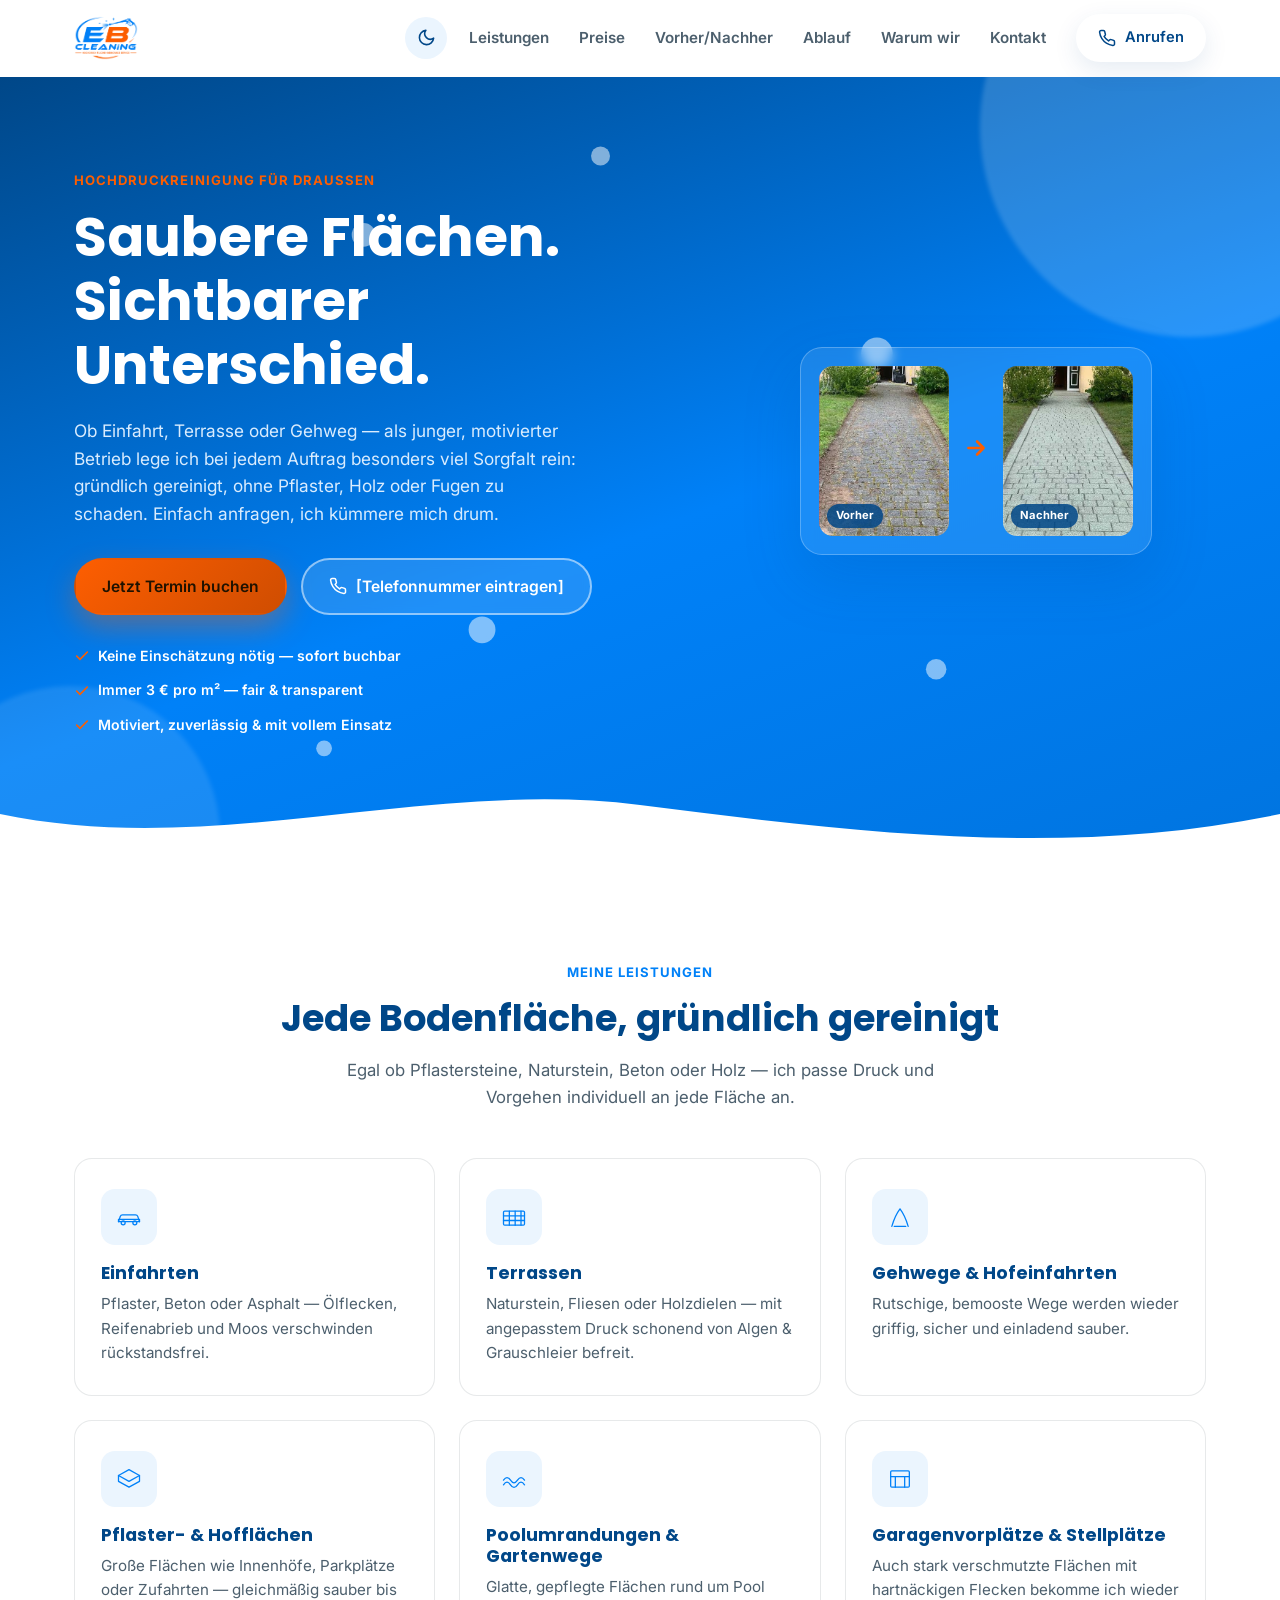
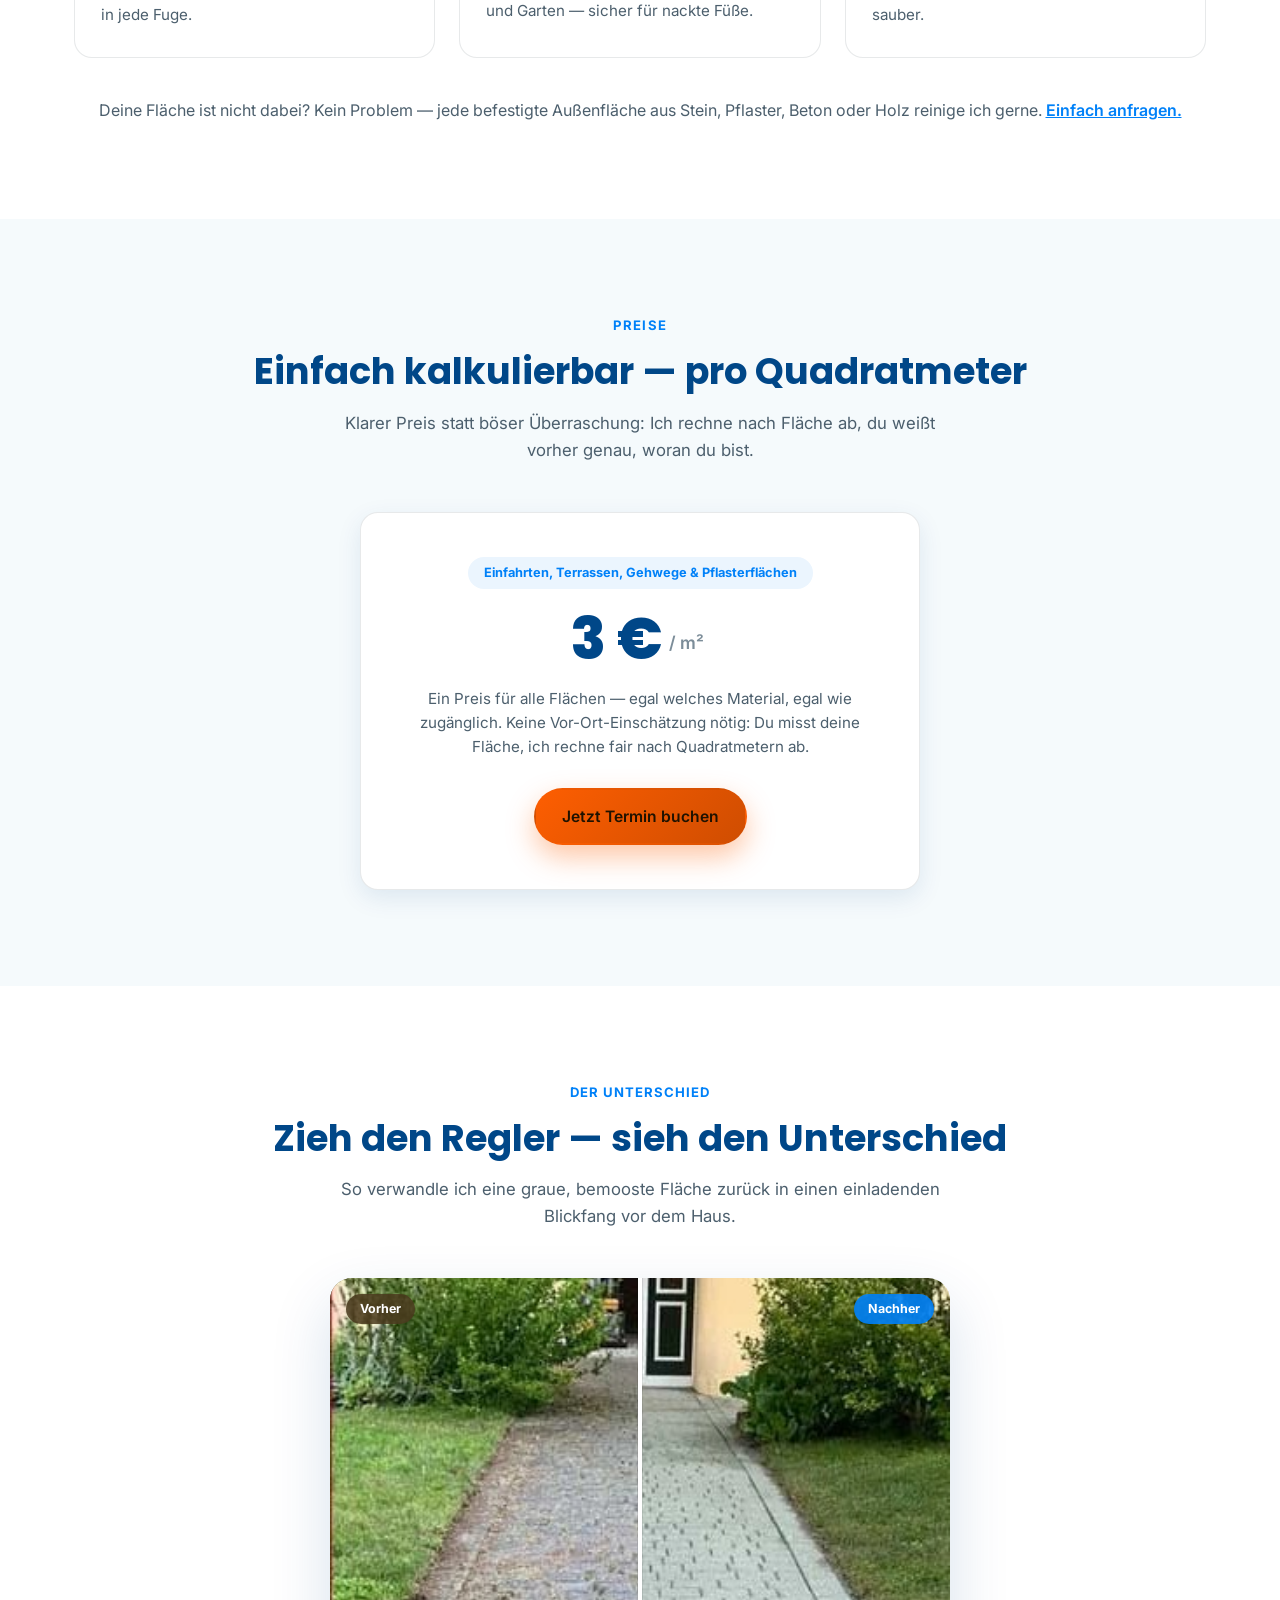
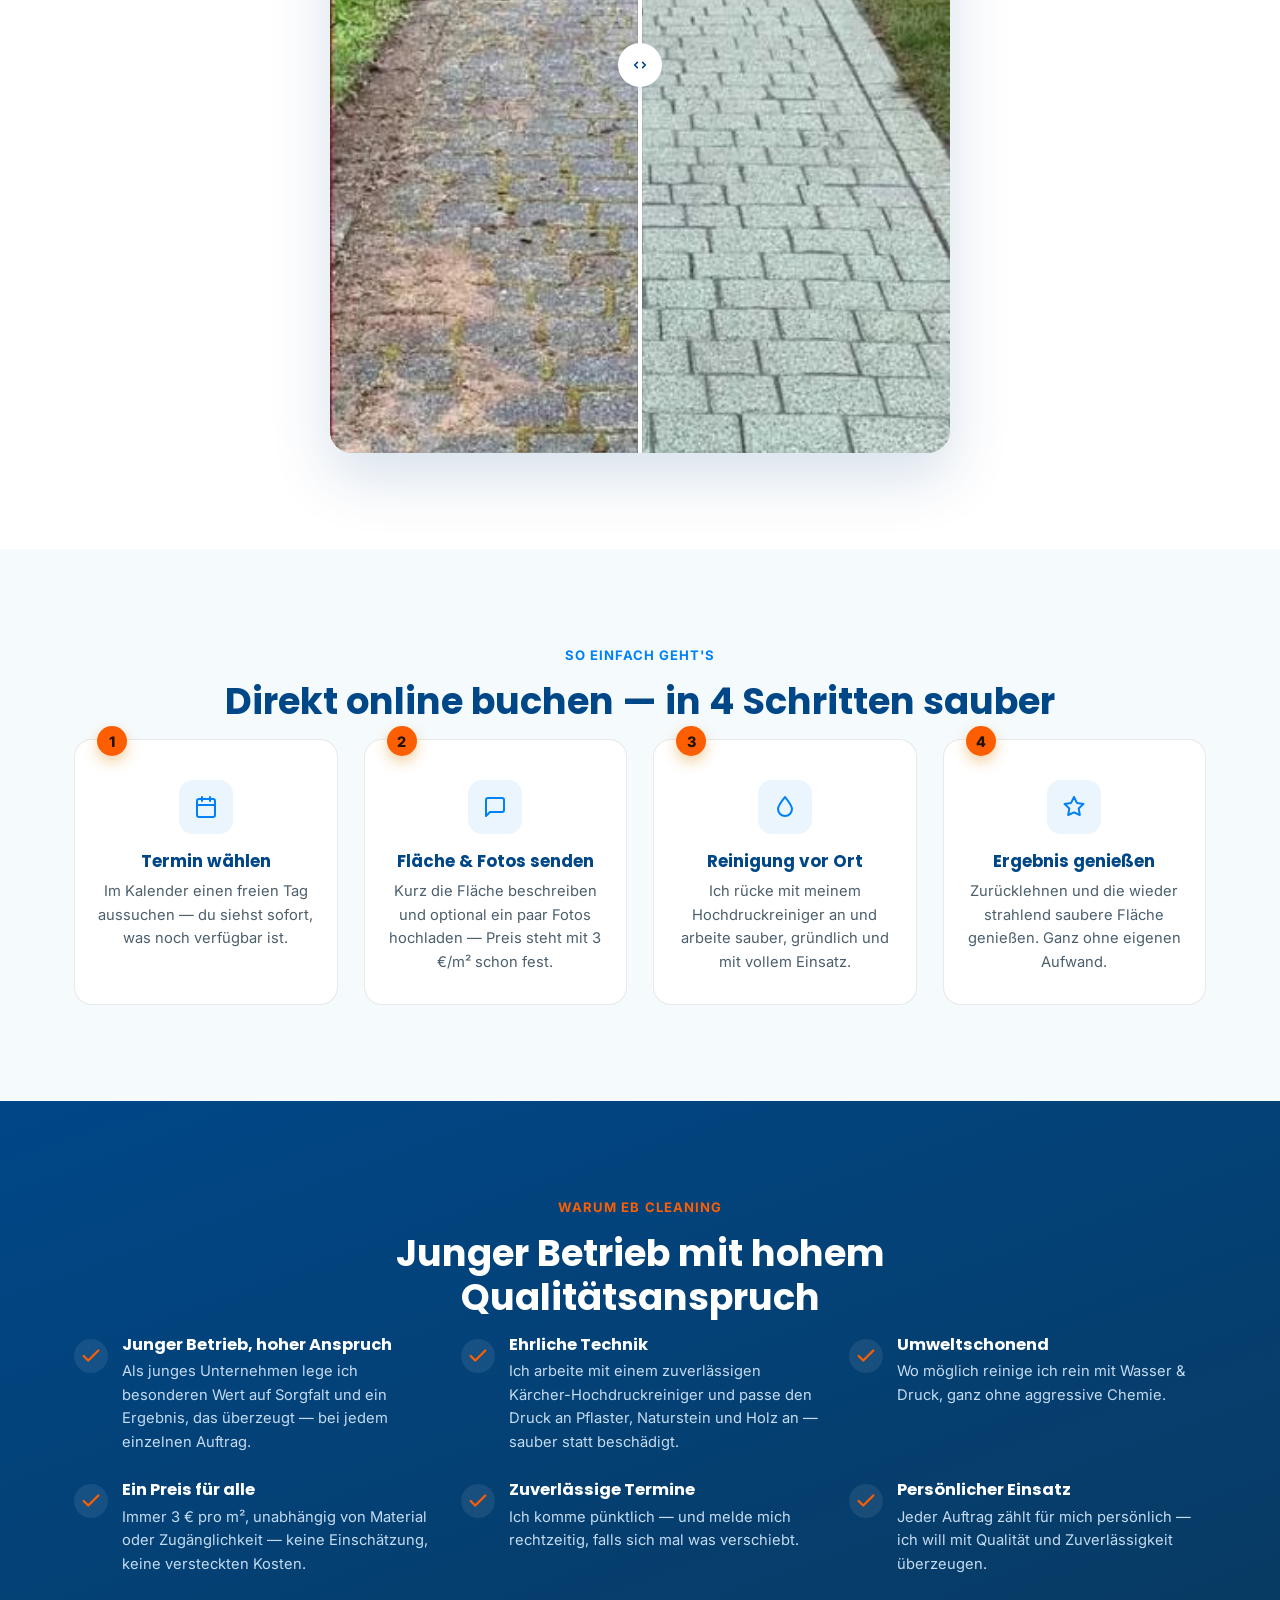
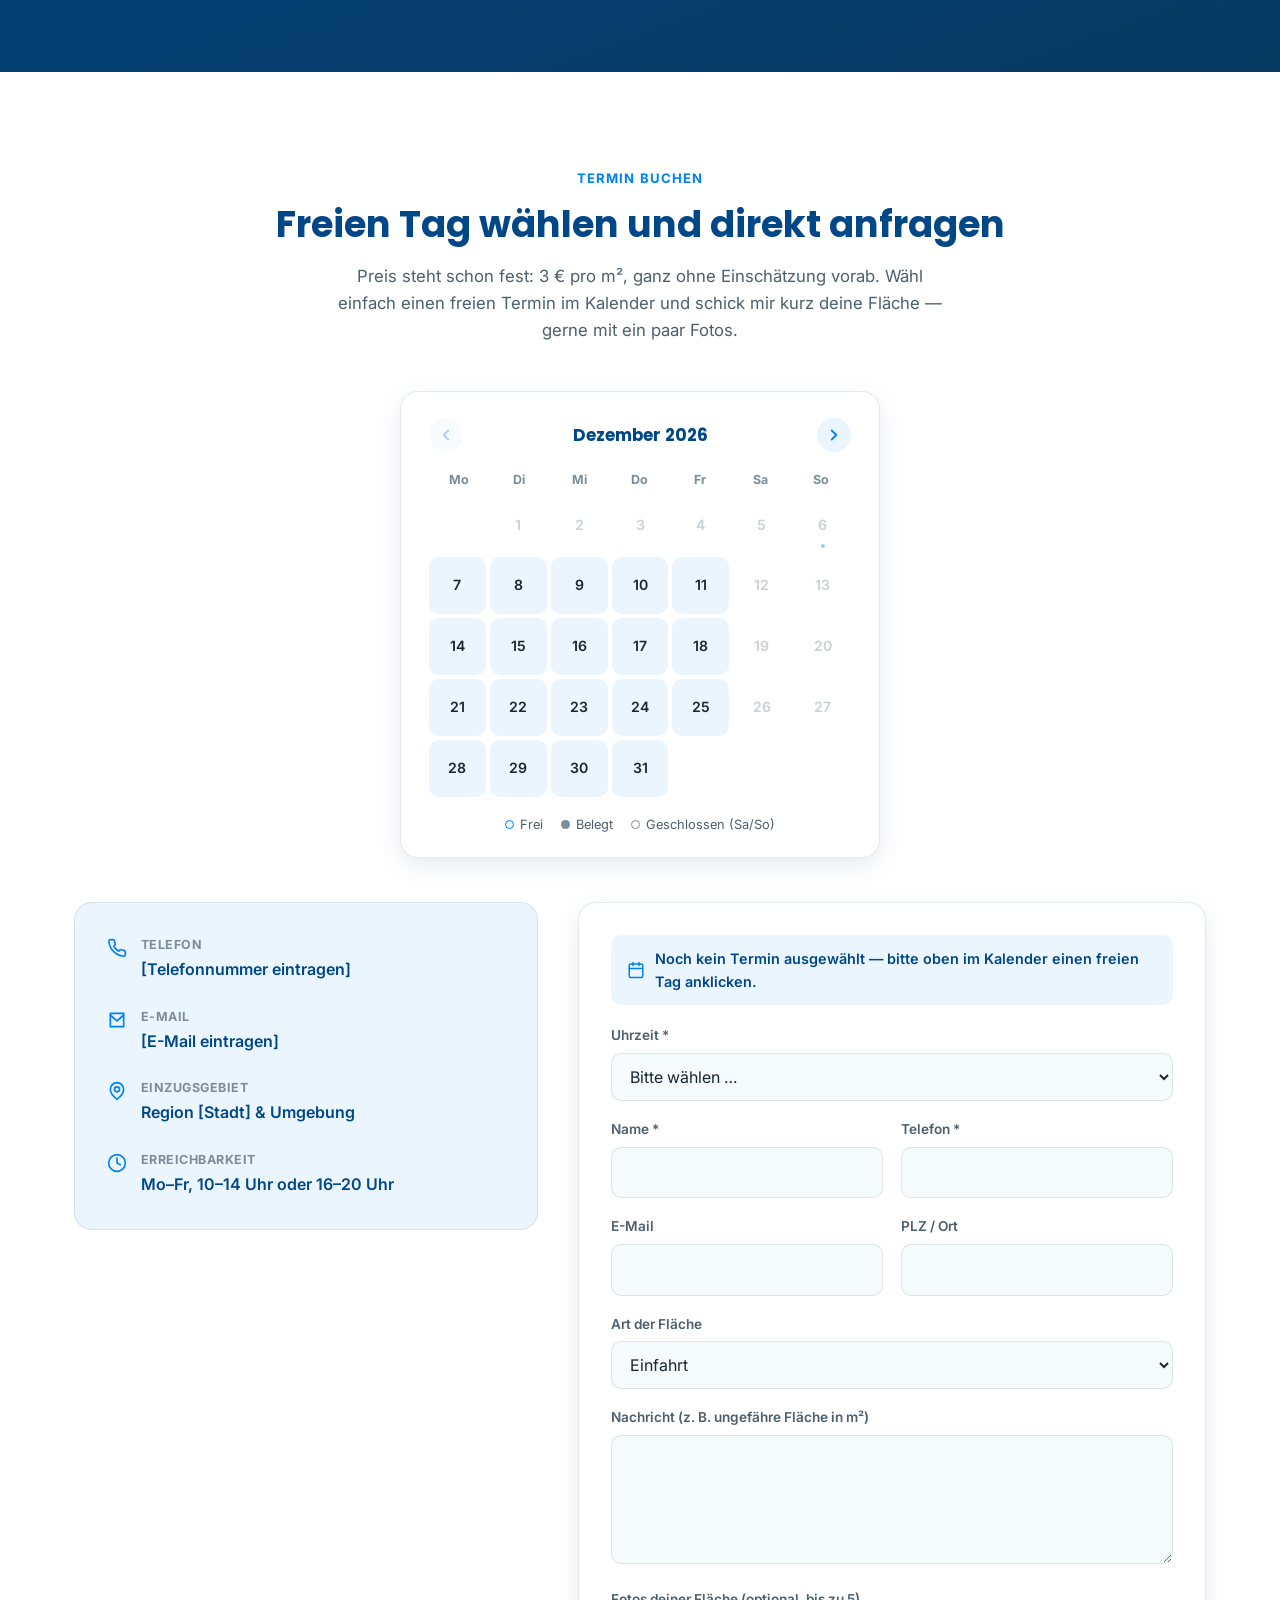
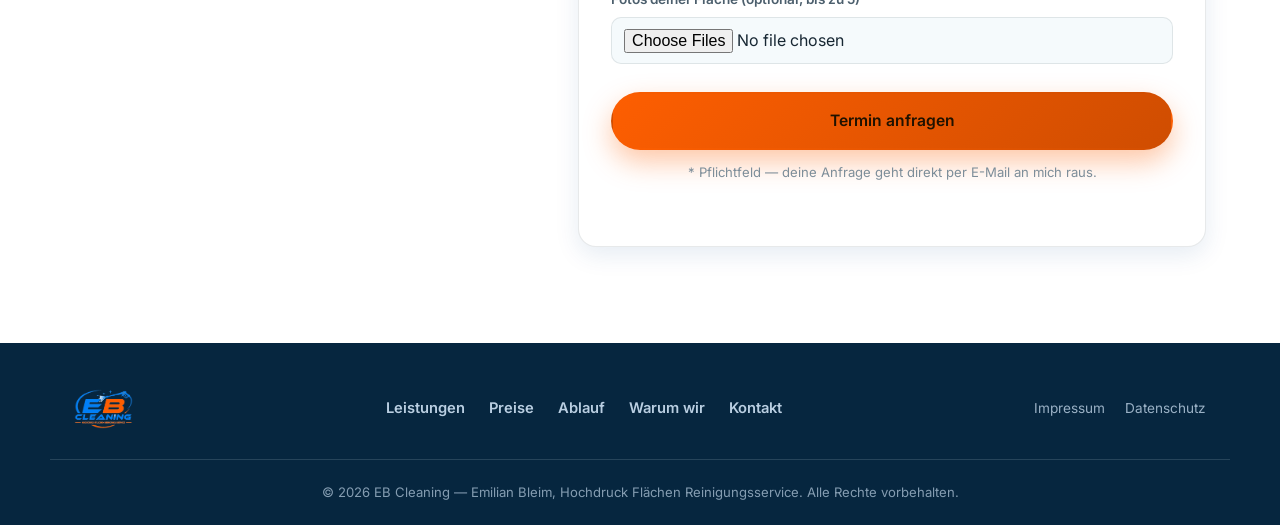
==== index.html @ 6877a204 "Rebrand auf EB Cleaning (Emilian Bleim) mit neuem Logo Neues Logo eingebaut (freigestellt, transpare" ====
<!DOCTYPE html>
<html lang="de">
<head>
<meta charset="UTF-8">
<meta name="viewport" content="width=device-width, initial-scale=1.0">
<title>EB Cleaning — Hochdruck Flächen Reinigungsservice</title>
<meta name="description" content="EB Cleaning (Emilian Bleim) reinigt Einfahrten, Terrassen, Gehwege und Pflasterflächen schonend und gründlich. Fester Preis von 3 € pro m², direkt online buchbar.">
<meta name="theme-color" content="#004788">
<link rel="icon" type="image/svg+xml" href="assets/favicon.svg">
<script>
(function () {
  try {
    var stored = localStorage.getItem("eb-theme");
    var theme = stored || (window.matchMedia && window.matchMedia("(prefers-color-scheme: dark)").matches ? "dark" : "light");
    document.documentElement.setAttribute("data-theme", theme);
  } catch (e) {}
})();
</script>

<link rel="preconnect" href="https://fonts.googleapis.com">
<link rel="preconnect" href="https://fonts.gstatic.com" crossorigin>
<link href="https://fonts.googleapis.com/css2?family=Poppins:wght@600;700;800&amp;family=Inter:wght@400;500;600;700&amp;display=swap" rel="stylesheet">

<link rel="stylesheet" href="css/style.css">

<script type="application/ld+json">
{
  "@context": "https://schema.org",
  "@type": "CleaningService",
  "name": "EB Cleaning",
  "alternateName": "Emilian Bleim – Hochdruck Flächen Reinigungsservice",
  "image": "assets/logo-eb.png",
  "description": "Hochdruck Flächen Reinigungsservice: Einfahrten, Terrassen, Gehwege und Pflasterflächen schonend und gründlich gereinigt.",
  "founder": "Emilian Bleim",
  "areaServed": "Region [Stadt] & Umgebung",
  "telephone": "[Telefonnummer eintragen]",
  "email": "[E-Mail eintragen]",
  "priceRange": "ab 3 €/m²",
  "openingHours": "Mo-Fr"
}
</script>
</head>
<body>

<a class="skip-link" href="#hauptinhalt">Zum Inhalt springen</a>

<!-- ===================== HEADER ===================== -->
<header class="site-header" id="siteHeader">
  <div class="container header-inner">
    <a href="#top" class="brand">
      <img src="assets/logo-eb.png" alt="EB Cleaning" class="brand-logo" width="64" height="44">
    </a>

    <div class="header-right">
      <button class="theme-toggle" id="themeToggle" type="button" aria-label="Helles/Dunkles Design umschalten" aria-pressed="false">
        <svg class="theme-icon theme-icon--moon" viewBox="0 0 24 24" width="19" height="19" fill="none" stroke="currentColor" stroke-width="2" stroke-linecap="round" stroke-linejoin="round"><path d="M21 12.79A9 9 0 1 1 11.21 3 7 7 0 0 0 21 12.79z"/></svg>
        <svg class="theme-icon theme-icon--sun" viewBox="0 0 24 24" width="19" height="19" fill="none" stroke="currentColor" stroke-width="2" stroke-linecap="round" stroke-linejoin="round"><circle cx="12" cy="12" r="4.4"/><path d="M12 2.5v2.4M12 19.1v2.4M4.9 4.9l1.7 1.7M17.4 17.4l1.7 1.7M2.5 12h2.4M19.1 12h2.4M4.9 19.1l1.7-1.7M17.4 6.6l1.7-1.7"/></svg>
      </button>

      <nav class="main-nav" id="mainNav">
        <a href="#leistungen">Leistungen</a>
        <a href="#preise">Preise</a>
        <a href="#vorher-nachher">Vorher/Nachher</a>
        <a href="#ablauf">Ablauf</a>
        <a href="#warum-wir">Warum wir</a>
        <a href="#kontakt">Kontakt</a>
        <a href="tel:[Telefonnummer eintragen]" class="btn btn-call">
          <svg viewBox="0 0 24 24" width="18" height="18" fill="none" stroke="currentColor" stroke-width="2" stroke-linecap="round" stroke-linejoin="round"><path d="M22 16.92v3a2 2 0 0 1-2.18 2 19.79 19.79 0 0 1-8.63-3.07 19.5 19.5 0 0 1-6-6 19.79 19.79 0 0 1-3.07-8.67A2 2 0 0 1 4.11 2h3a2 2 0 0 1 2 1.72c.13.96.36 1.9.68 2.81a2 2 0 0 1-.45 2.11L8.09 9.91a16 16 0 0 0 6 6l1.27-1.27a2 2 0 0 1 2.11-.45c.91.32 1.85.55 2.81.68A2 2 0 0 1 22 16.92z"/></svg>
          Anrufen
        </a>
      </nav>

      <button class="nav-toggle" id="navToggle" aria-label="Menü öffnen" aria-expanded="false" aria-controls="mainNav">
        <span></span><span></span><span></span>
      </button>
    </div>
  </div>
</header>

<main id="hauptinhalt">

  <!-- ===================== HERO ===================== -->
  <section class="hero" id="top">
    <div class="hero-bg" aria-hidden="true">
      <div class="hero-blob hero-blob--1"></div>
      <div class="hero-blob hero-blob--2"></div>
      <svg class="hero-drops" viewBox="0 0 200 200" aria-hidden="true">
        <circle cx="30" cy="40" r="3" /><circle cx="160" cy="70" r="4" />
        <circle cx="90" cy="20" r="2.4" /><circle cx="60" cy="140" r="3.4" />
        <circle cx="175" cy="150" r="2.6" /><circle cx="20" cy="170" r="2" />
      </svg>
    </div>

    <div class="container hero-inner">
      <div class="hero-copy reveal">
        <p class="eyebrow">Hochdruckreinigung für draußen</p>
        <h1>Saubere Flächen.<br>Sichtbarer Unterschied.</h1>
        <p class="hero-lead">
          Ob Einfahrt, Terrasse oder Gehweg — als junger, motivierter
          Betrieb lege ich bei jedem Auftrag besonders viel Sorgfalt
          rein: gründlich gereinigt, ohne Pflaster, Holz oder Fugen zu
          schaden. Einfach anfragen, ich kümmere mich drum.
        </p>
        <div class="hero-actions">
          <a href="#kontakt" class="btn btn-primary">Jetzt Termin buchen</a>
          <a href="tel:[Telefonnummer eintragen]" class="btn btn-ghost">
            <svg viewBox="0 0 24 24" width="18" height="18" fill="none" stroke="currentColor" stroke-width="2" stroke-linecap="round" stroke-linejoin="round"><path d="M22 16.92v3a2 2 0 0 1-2.18 2 19.79 19.79 0 0 1-8.63-3.07 19.5 19.5 0 0 1-6-6 19.79 19.79 0 0 1-3.07-8.67A2 2 0 0 1 4.11 2h3a2 2 0 0 1 2 1.72c.13.96.36 1.9.68 2.81a2 2 0 0 1-.45 2.11L8.09 9.91a16 16 0 0 0 6 6l1.27-1.27a2 2 0 0 1 2.11-.45c.91.32 1.85.55 2.81.68A2 2 0 0 1 22 16.92z"/></svg>
            [Telefonnummer eintragen]
          </a>
        </div>

        <ul class="trust-badges">
          <li><svg viewBox="0 0 24 24" width="16" height="16" fill="none" stroke="currentColor" stroke-width="2.4" stroke-linecap="round" stroke-linejoin="round"><path d="M20 6 9 17l-5-5"/></svg> Keine Einschätzung nötig — sofort buchbar</li>
          <li><svg viewBox="0 0 24 24" width="16" height="16" fill="none" stroke="currentColor" stroke-width="2.4" stroke-linecap="round" stroke-linejoin="round"><path d="M20 6 9 17l-5-5"/></svg> Immer 3 € pro m² — fair &amp; transparent</li>
          <li><svg viewBox="0 0 24 24" width="16" height="16" fill="none" stroke="currentColor" stroke-width="2.4" stroke-linecap="round" stroke-linejoin="round"><path d="M20 6 9 17l-5-5"/></svg> Motiviert, zuverlässig &amp; mit vollem Einsatz</li>
        </ul>
      </div>

      <div class="hero-visual reveal" aria-hidden="true">
        <div class="hero-card">
          <div class="hero-card-surface hero-card-surface--dirty">
            <span class="hero-card-label">Vorher</span>
          </div>
          <div class="hero-card-arrow">
            <svg viewBox="0 0 24 24" width="26" height="26" fill="none" stroke="currentColor" stroke-width="2.4" stroke-linecap="round" stroke-linejoin="round"><path d="M5 12h14M13 6l6 6-6 6"/></svg>
          </div>
          <div class="hero-card-surface hero-card-surface--clean">
            <span class="hero-card-label">Nachher</span>
          </div>
        </div>
      </div>
    </div>

    <svg class="hero-wave" viewBox="0 0 1440 100" preserveAspectRatio="none" aria-hidden="true">
      <path d="M0,40 C240,90 480,0 720,30 C960,60 1200,90 1440,40 L1440,100 L0,100 Z"></path>
    </svg>
  </section>

  <!-- ===================== LEISTUNGEN ===================== -->
  <section class="section" id="leistungen">
    <div class="container">
      <p class="eyebrow eyebrow--center reveal">Meine Leistungen</p>
      <h2 class="section-title reveal">Jede Bodenfläche, gründlich gereinigt</h2>
      <p class="section-lead reveal">
        Egal ob Pflastersteine, Naturstein, Beton oder Holz — ich passe
        Druck und Vorgehen individuell an jede Fläche an.
      </p>

      <div class="services-grid">
        <div class="service-card reveal">
          <span class="service-icon">
            <svg viewBox="0 0 48 48" width="28" height="28" fill="none" stroke="currentColor" stroke-width="2.2" stroke-linecap="round" stroke-linejoin="round"><path d="M6 32h36l-3-9a4 4 0 0 0-3.8-2.7H12.8A4 4 0 0 0 9 23z"/><circle cx="14" cy="34" r="3.4"/><circle cx="34" cy="34" r="3.4"/><path d="M6 32v-4h36v4"/></svg>
          </span>
          <h3>Einfahrten</h3>
          <p>Pflaster, Beton oder Asphalt — Ölflecken, Reifenabrieb und Moos verschwinden rückstandsfrei.</p>
        </div>

        <div class="service-card reveal">
          <span class="service-icon">
            <svg viewBox="0 0 48 48" width="28" height="28" fill="none" stroke="currentColor" stroke-width="2.2" stroke-linecap="round" stroke-linejoin="round"><rect x="6" y="14" width="36" height="24" rx="2"/><path d="M6 22h36M6 30h36M16 14v24M26 14v24M36 14v24"/></svg>
          </span>
          <h3>Terrassen</h3>
          <p>Naturstein, Fliesen oder Holzdielen — mit angepasstem Druck schonend von Algen &amp; Grauschleier befreit.</p>
        </div>

        <div class="service-card reveal">
          <span class="service-icon">
            <svg viewBox="0 0 48 48" width="28" height="28" fill="none" stroke="currentColor" stroke-width="2.2" stroke-linecap="round" stroke-linejoin="round"><path d="M10 40c4-14 8-22 14-30 6 8 10 16 14 30"/><path d="M14 40h20"/></svg>
          </span>
          <h3>Gehwege &amp; Hofeinfahrten</h3>
          <p>Rutschige, bemooste Wege werden wieder griffig, sicher und einladend sauber.</p>
        </div>

        <div class="service-card reveal">
          <span class="service-icon">
            <svg viewBox="0 0 48 48" width="28" height="28" fill="none" stroke="currentColor" stroke-width="2.2" stroke-linecap="round" stroke-linejoin="round"><path d="M6 18 24 8l18 10-18 10z"/><path d="M6 28l18 10 18-10M6 18v10l18 10 18-10V18"/></svg>
          </span>
          <h3>Pflaster- &amp; Hofflächen</h3>
          <p>Große Flächen wie Innenhöfe, Parkplätze oder Zufahrten — gleichmäßig sauber bis in jede Fuge.</p>
        </div>

        <div class="service-card reveal">
          <span class="service-icon">
            <svg viewBox="0 0 48 48" width="28" height="28" fill="none" stroke="currentColor" stroke-width="2.2" stroke-linecap="round" stroke-linejoin="round"><path d="M6 26c4-6 8-6 12 0s8 6 12 0 8-6 12 0"/><path d="M6 34c4-6 8-6 12 0s8 6 12 0 8-6 12 0"/></svg>
          </span>
          <h3>Poolumrandungen &amp; Gartenwege</h3>
          <p>Glatte, gepflegte Flächen rund um Pool und Garten — sicher für nackte Füße.</p>
        </div>

        <div class="service-card reveal">
          <span class="service-icon">
            <svg viewBox="0 0 48 48" width="28" height="28" fill="none" stroke="currentColor" stroke-width="2.2" stroke-linecap="round" stroke-linejoin="round"><rect x="8" y="10" width="32" height="28" rx="2"/><path d="M8 20h32"/><path d="M16 20v18M32 20v18"/></svg>
          </span>
          <h3>Garagenvorplätze &amp; Stellplätze</h3>
          <p>Auch stark verschmutzte Flächen mit hartnäckigen Flecken bekomme ich wieder sauber.</p>
        </div>
      </div>

      <p class="services-note reveal">
        Deine Fläche ist nicht dabei? Kein Problem — jede befestigte
        Außenfläche aus Stein, Pflaster, Beton oder Holz reinige ich gerne.
        <a href="#kontakt">Einfach anfragen.</a>
      </p>
    </div>
  </section>

  <!-- ===================== PREISE ===================== -->
  <section class="section section--tinted" id="preise">
    <div class="container">
      <p class="eyebrow eyebrow--center reveal">Preise</p>
      <h2 class="section-title reveal">Einfach kalkulierbar — pro Quadratmeter</h2>
      <p class="section-lead reveal">
        Klarer Preis statt böser Überraschung: Ich rechne nach Fläche ab,
        du weißt vorher genau, woran du bist.
      </p>

      <div class="price-card reveal">
        <div class="price-card-tag">Einfahrten, Terrassen, Gehwege &amp; Pflasterflächen</div>
        <p class="price-card-amount">3&nbsp;€<span>/ m²</span></p>
        <p class="price-card-note">
          Ein Preis für alle Flächen — egal welches Material, egal wie
          zugänglich. Keine Vor-Ort-Einschätzung nötig: Du misst deine
          Fläche, ich rechne fair nach Quadratmetern ab.
        </p>
        <a href="#kontakt" class="btn btn-primary">Jetzt Termin buchen</a>
      </div>
    </div>
  </section>

  <!-- ===================== VORHER / NACHHER ===================== -->
  <section class="section" id="vorher-nachher">
    <div class="container">
      <p class="eyebrow eyebrow--center reveal">Der Unterschied</p>
      <h2 class="section-title reveal">Zieh den Regler — sieh den Unterschied</h2>
      <p class="section-lead reveal">
        So verwandle ich eine graue, bemooste Fläche zurück in einen
        einladenden Blickfang vor dem Haus.
      </p>

      <div class="ba-slider reveal" id="baSlider">
        <div class="ba-surface ba-surface--after" aria-hidden="true">
          <span class="ba-tag ba-tag--after">Nachher</span>
        </div>
        <div class="ba-surface ba-surface--before" id="baBefore" aria-hidden="true">
          <span class="ba-tag ba-tag--before">Vorher</span>
        </div>
        <div class="ba-handle" id="baHandle" role="slider" tabindex="0"
             aria-label="Vorher-Nachher-Vergleich verschieben"
             aria-valuemin="0" aria-valuemax="100" aria-valuenow="50">
          <span class="ba-handle-grip">
            <svg viewBox="0 0 24 24" width="16" height="16" fill="none" stroke="currentColor" stroke-width="2.4" stroke-linecap="round" stroke-linejoin="round"><path d="M8 8 4 12l4 4M16 8l4 4-4 4"/></svg>
          </span>
        </div>
      </div>
    </div>
  </section>

  <!-- ===================== ABLAUF ===================== -->
  <section class="section section--tinted" id="ablauf">
    <div class="container">
      <p class="eyebrow eyebrow--center reveal">So einfach geht's</p>
      <h2 class="section-title reveal">Direkt online buchen — in 4 Schritten sauber</h2>

      <div class="steps">
        <div class="step reveal">
          <span class="step-num">1</span>
          <div class="step-icon">
            <svg viewBox="0 0 24 24" width="24" height="24" fill="none" stroke="currentColor" stroke-width="2" stroke-linecap="round" stroke-linejoin="round"><rect x="3" y="4" width="18" height="18" rx="2"/><path d="M16 2v4M8 2v4M3 10h18"/></svg>
          </div>
          <h3>Termin wählen</h3>
          <p>Im Kalender einen freien Tag aussuchen — du siehst sofort, was noch verfügbar ist.</p>
        </div>

        <div class="step reveal">
          <span class="step-num">2</span>
          <div class="step-icon">
            <svg viewBox="0 0 24 24" width="24" height="24" fill="none" stroke="currentColor" stroke-width="2" stroke-linecap="round" stroke-linejoin="round"><path d="M21 15a2 2 0 0 1-2 2H7l-4 4V5a2 2 0 0 1 2-2h14a2 2 0 0 1 2 2z"/></svg>
          </div>
          <h3>Fläche &amp; Fotos senden</h3>
          <p>Kurz die Fläche beschreiben und optional ein paar Fotos hochladen — Preis steht mit 3 €/m² schon fest.</p>
        </div>

        <div class="step reveal">
          <span class="step-num">3</span>
          <div class="step-icon">
            <svg viewBox="0 0 24 24" width="24" height="24" fill="none" stroke="currentColor" stroke-width="2" stroke-linecap="round" stroke-linejoin="round"><path d="M12 2c4 5 7 8.6 7 12a7 7 0 1 1-14 0c0-3.4 3-7 7-12z"/></svg>
          </div>
          <h3>Reinigung vor Ort</h3>
          <p>Ich rücke mit meinem Hochdruckreiniger an und arbeite sauber, gründlich und mit vollem Einsatz.</p>
        </div>

        <div class="step reveal">
          <span class="step-num">4</span>
          <div class="step-icon">
            <svg viewBox="0 0 24 24" width="24" height="24" fill="none" stroke="currentColor" stroke-width="2" stroke-linecap="round" stroke-linejoin="round"><path d="M12 17.3 6.2 20l1.1-6.5L2.5 8.9l6.6-1L12 2l2.9 5.9 6.6 1-4.8 4.6 1.1 6.5z"/></svg>
          </div>
          <h3>Ergebnis genießen</h3>
          <p>Zurücklehnen und die wieder strahlend saubere Fläche genießen. Ganz ohne eigenen Aufwand.</p>
        </div>
      </div>
    </div>
  </section>

  <!-- ===================== WARUM WIR ===================== -->
  <section class="section section--dark" id="warum-wir">
    <div class="container">
      <p class="eyebrow eyebrow--center eyebrow--onDark reveal">Warum EB Cleaning</p>
      <h2 class="section-title section-title--onDark reveal">Junger Betrieb mit hohem Qualitätsanspruch</h2>

      <div class="why-grid">
        <div class="why-item reveal">
          <svg viewBox="0 0 24 24" width="22" height="22" fill="none" stroke="currentColor" stroke-width="2.4" stroke-linecap="round" stroke-linejoin="round"><path d="M20 6 9 17l-5-5"/></svg>
          <div><h3>Junger Betrieb, hoher Anspruch</h3><p>Als junges Unternehmen lege ich besonderen Wert auf Sorgfalt und ein Ergebnis, das überzeugt — bei jedem einzelnen Auftrag.</p></div>
        </div>
        <div class="why-item reveal">
          <svg viewBox="0 0 24 24" width="22" height="22" fill="none" stroke="currentColor" stroke-width="2.4" stroke-linecap="round" stroke-linejoin="round"><path d="M20 6 9 17l-5-5"/></svg>
          <div><h3>Ehrliche Technik</h3><p>Ich arbeite mit einem zuverlässigen Kärcher-Hochdruckreiniger und passe den Druck an Pflaster, Naturstein und Holz an — sauber statt beschädigt.</p></div>
        </div>
        <div class="why-item reveal">
          <svg viewBox="0 0 24 24" width="22" height="22" fill="none" stroke="currentColor" stroke-width="2.4" stroke-linecap="round" stroke-linejoin="round"><path d="M20 6 9 17l-5-5"/></svg>
          <div><h3>Umweltschonend</h3><p>Wo möglich reinige ich rein mit Wasser &amp; Druck, ganz ohne aggressive Chemie.</p></div>
        </div>
        <div class="why-item reveal">
          <svg viewBox="0 0 24 24" width="22" height="22" fill="none" stroke="currentColor" stroke-width="2.4" stroke-linecap="round" stroke-linejoin="round"><path d="M20 6 9 17l-5-5"/></svg>
          <div><h3>Ein Preis für alle</h3><p>Immer 3 € pro m², unabhängig von Material oder Zugänglichkeit — keine Einschätzung, keine versteckten Kosten.</p></div>
        </div>
        <div class="why-item reveal">
          <svg viewBox="0 0 24 24" width="22" height="22" fill="none" stroke="currentColor" stroke-width="2.4" stroke-linecap="round" stroke-linejoin="round"><path d="M20 6 9 17l-5-5"/></svg>
          <div><h3>Zuverlässige Termine</h3><p>Ich komme pünktlich — und melde mich rechtzeitig, falls sich mal was verschiebt.</p></div>
        </div>
        <div class="why-item reveal">
          <svg viewBox="0 0 24 24" width="22" height="22" fill="none" stroke="currentColor" stroke-width="2.4" stroke-linecap="round" stroke-linejoin="round"><path d="M20 6 9 17l-5-5"/></svg>
          <div><h3>Persönlicher Einsatz</h3><p>Jeder Auftrag zählt für mich persönlich — ich will mit Qualität und Zuverlässigkeit überzeugen.</p></div>
        </div>
      </div>
    </div>
  </section>

  <!-- ===================== KONTAKT / BUCHUNG ===================== -->
  <section class="section" id="kontakt">
    <div class="container">
      <p class="eyebrow eyebrow--center reveal">Termin buchen</p>
      <h2 class="section-title reveal">Freien Tag wählen und direkt anfragen</h2>
      <p class="section-lead reveal">
        Preis steht schon fest: 3 € pro m², ganz ohne Einschätzung vorab.
        Wähl einfach einen freien Termin im Kalender und schick mir kurz
        deine Fläche — gerne mit ein paar Fotos.
      </p>

      <div class="calendar reveal" id="bookingCalendar">
        <div class="calendar-header">
          <button type="button" class="calendar-nav" id="calPrev" aria-label="Vorheriger Monat">
            <svg viewBox="0 0 24 24" width="18" height="18" fill="none" stroke="currentColor" stroke-width="2.4" stroke-linecap="round" stroke-linejoin="round"><path d="M15 6l-6 6 6 6"/></svg>
          </button>
          <span class="calendar-month" id="calMonthLabel">&nbsp;</span>
          <button type="button" class="calendar-nav" id="calNext" aria-label="Nächster Monat">
            <svg viewBox="0 0 24 24" width="18" height="18" fill="none" stroke="currentColor" stroke-width="2.4" stroke-linecap="round" stroke-linejoin="round"><path d="M9 6l6 6-6 6"/></svg>
          </button>
        </div>
        <div class="calendar-weekdays">
          <span>Mo</span><span>Di</span><span>Mi</span><span>Do</span><span>Fr</span><span>Sa</span><span>So</span>
        </div>
        <div class="calendar-days" id="calDays"></div>
        <div class="calendar-legend">
          <span><i class="cal-dot cal-dot--free"></i>Frei</span>
          <span><i class="cal-dot cal-dot--booked"></i>Belegt</span>
          <span><i class="cal-dot cal-dot--closed"></i>Geschlossen (Sa/So)</span>
        </div>
      </div>

      <div class="contact-grid">
        <div class="contact-info reveal">
          <div class="contact-info-item">
            <svg viewBox="0 0 24 24" width="20" height="20" fill="none" stroke="currentColor" stroke-width="2" stroke-linecap="round" stroke-linejoin="round"><path d="M22 16.92v3a2 2 0 0 1-2.18 2 19.79 19.79 0 0 1-8.63-3.07 19.5 19.5 0 0 1-6-6 19.79 19.79 0 0 1-3.07-8.67A2 2 0 0 1 4.11 2h3a2 2 0 0 1 2 1.72c.13.96.36 1.9.68 2.81a2 2 0 0 1-.45 2.11L8.09 9.91a16 16 0 0 0 6 6l1.27-1.27a2 2 0 0 1 2.11-.45c.91.32 1.85.55 2.81.68A2 2 0 0 1 22 16.92z"/></svg>
            <div><span>Telefon</span><a href="tel:[Telefonnummer eintragen]">[Telefonnummer eintragen]</a></div>
          </div>
          <div class="contact-info-item">
            <svg viewBox="0 0 24 24" width="20" height="20" fill="none" stroke="currentColor" stroke-width="2" stroke-linecap="round" stroke-linejoin="round"><path d="M4 4h16v16H4z"/><path d="m4 6 8 7 8-7"/></svg>
            <div><span>E-Mail</span><a href="mailto:[E-Mail eintragen]">[E-Mail eintragen]</a></div>
          </div>
          <div class="contact-info-item">
            <svg viewBox="0 0 24 24" width="20" height="20" fill="none" stroke="currentColor" stroke-width="2" stroke-linecap="round" stroke-linejoin="round"><path d="M20 10c0 6-8 12-8 12s-8-6-8-12a8 8 0 0 1 16 0z"/><circle cx="12" cy="10" r="3"/></svg>
            <div><span>Einzugsgebiet</span><p>Region [Stadt] &amp; Umgebung</p></div>
          </div>
          <div class="contact-info-item">
            <svg viewBox="0 0 24 24" width="20" height="20" fill="none" stroke="currentColor" stroke-width="2" stroke-linecap="round" stroke-linejoin="round"><circle cx="12" cy="12" r="10"/><path d="M12 6v6l4 2"/></svg>
            <div><span>Erreichbarkeit</span><p>Mo–Fr, 10–14 Uhr oder 16–20 Uhr</p></div>
          </div>
        </div>

        <form class="contact-form reveal" id="contactForm" novalidate>
          <div class="selected-date" id="calSelectedText">
            <svg viewBox="0 0 24 24" width="18" height="18" fill="none" stroke="currentColor" stroke-width="2" stroke-linecap="round" stroke-linejoin="round"><rect x="3" y="4" width="18" height="18" rx="2"/><path d="M16 2v4M8 2v4M3 10h18"/></svg>
            <span>Noch kein Termin ausgewählt — bitte oben im Kalender einen freien Tag anklicken.</span>
          </div>

          <div class="form-field">
            <label for="cfSlot">Uhrzeit *</label>
            <select id="cfSlot" name="zeitfenster" required>
              <option value="" disabled selected>Bitte wählen …</option>
              <option value="10:00 Uhr">10:00 Uhr (Vormittag)</option>
              <option value="16:00 Uhr">16:00 Uhr (Nachmittag)</option>
            </select>
          </div>

          <div class="form-row">
            <div class="form-field">
              <label for="cfName">Name *</label>
              <input type="text" id="cfName" name="name" required autocomplete="name">
            </div>
            <div class="form-field">
              <label for="cfPhone">Telefon *</label>
              <input type="tel" id="cfPhone" name="phone" required autocomplete="tel">
            </div>
          </div>
          <div class="form-row">
            <div class="form-field">
              <label for="cfEmail">E-Mail</label>
              <input type="email" id="cfEmail" name="email" autocomplete="email">
            </div>
            <div class="form-field">
              <label for="cfPlace">PLZ / Ort</label>
              <input type="text" id="cfPlace" name="place" autocomplete="postal-code">
            </div>
          </div>
          <div class="form-field">
            <label for="cfType">Art der Fläche</label>
            <select id="cfType" name="type">
              <option value="Einfahrt">Einfahrt</option>
              <option value="Terrasse">Terrasse</option>
              <option value="Gehweg / Hofeinfahrt">Gehweg / Hofeinfahrt</option>
              <option value="Pflaster- / Hoffläche">Pflaster- / Hoffläche</option>
              <option value="Poolumrandung / Gartenweg">Poolumrandung / Gartenweg</option>
              <option value="Sonstiges">Sonstiges</option>
            </select>
          </div>
          <div class="form-field">
            <label for="cfMsg">Nachricht (z. B. ungefähre Fläche in m²)</label>
            <textarea id="cfMsg" name="message" rows="4"></textarea>
          </div>

          <div class="form-field">
            <label for="cfPhotos">Fotos deiner Fläche (optional, bis zu 5)</label>
            <input type="file" id="cfPhotos" name="fotos[]" accept="image/*" multiple>
            <div class="photo-previews" id="photoPreviews"></div>
          </div>

          <!-- Web3Forms: https://web3forms.com – kostenloser Access Key nötig, siehe ANLEITUNG.md -->
          <input type="hidden" name="access_key" value="[WEB3FORMS_ACCESS_KEY_EINTRAGEN]">
          <input type="hidden" name="subject" value="Neue Buchungsanfrage – EB Cleaning">
          <input type="hidden" name="termin" id="cfTermin" value="">
          <input type="checkbox" name="botcheck" class="form-honeypot" tabindex="-1" autocomplete="off">

          <button type="submit" class="btn btn-primary btn-block" id="cfSubmit">Termin anfragen</button>
          <p class="form-hint">* Pflichtfeld — deine Anfrage geht direkt per E-Mail an mich raus.</p>
          <p class="form-status" id="formStatus" role="status" aria-live="polite"></p>
        </form>
      </div>
    </div>
  </section>

</main>

<!-- ===================== FOOTER ===================== -->
<footer class="site-footer">
  <div class="container footer-inner">
    <a href="#top" class="brand brand--footer">
      <img src="assets/logo-eb.png" alt="EB Cleaning" class="brand-logo" width="59" height="40">
    </a>

    <nav class="footer-nav">
      <a href="#leistungen">Leistungen</a>
      <a href="#preise">Preise</a>
      <a href="#ablauf">Ablauf</a>
      <a href="#warum-wir">Warum wir</a>
      <a href="#kontakt">Kontakt</a>
    </nav>

    <div class="footer-legal">
      <a href="#">Impressum</a>
      <a href="#">Datenschutz</a>
    </div>
  </div>
  <div class="container footer-bottom">
    <p>&copy; <span id="year"></span> EB Cleaning — Emilian Bleim, Hochdruck Flächen Reinigungsservice. Alle Rechte vorbehalten.</p>
  </div>
</footer>

<script src="js/main.js"></script>
</body>
</html>
---- css/style.css ----
/* ===================================================================
   EB Cleaning — Emilian Bleim
   Identity: Logo-Blau & Logo-Orange, klar und selbstbewusst
   =================================================================== */

:root {
  /* Logo blues (sampled from the EB Cleaning logo) */
  --blue-deep:  #004788;
  --blue:       #0081f8;
  --blue-2:     #0074df;
  --blue-bright:#2e98f9;
  --blue-pale:  #ebf5fe;
  --sky:        #d9ecfe;

  /* Logo orange (sampled from the EB Cleaning logo) */
  --sun:        #fd5e01;
  --sun-2:      #cf4d01;

  /* Fresh accent (checkmarks / success) */
  --mint:       #2fb88a;

  /* Raw neutral */
  --white:      #ffffff;
  --line-d:     rgba(234, 246, 253, 0.14);

  /* ---- Theme-aware semantic tokens (light defaults) ---- */
  --bg:         #ffffff;
  --bg-alt:     #f5fafc;
  --surface:    #ffffff;
  --header-bg:  rgba(255, 255, 255, 0.88);
  --text:       #172733;
  --text-muted: #4c5f6d;
  --text-faint: #7c8d99;
  --border:     rgba(23, 39, 51, 0.1);
  --heading:    #004788;
  --accent:     #0081f8;
  --chip-bg:    #ebf5fe;
  --shadow:     0 24px 60px rgba(0, 71, 136, 0.16);
  --shadow-sm:  0 8px 24px rgba(0, 71, 136, 0.1);

  /* Type */
  --display: "Poppins", -apple-system, "Segoe UI", Roboto, Helvetica, Arial, sans-serif;
  --sans:    "Inter", -apple-system, "Segoe UI", Roboto, Helvetica, Arial, sans-serif;

  --container: 1180px;
  --radius: 18px;
  --ease: cubic-bezier(0.22, 0.61, 0.36, 1);
}

[data-theme="dark"] {
  --bg:         #0b1a26;
  --bg-alt:     #0f2230;
  --surface:    #122837;
  --header-bg:  rgba(11, 26, 38, 0.88);
  --text:       #e7f1f7;
  --text-muted: #a9c0cd;
  --text-faint: #85a0af;
  --border:     rgba(234, 246, 253, 0.12);
  --heading:    #8cc6fc;
  --accent:     #59adfa;
  --chip-bg:    rgba(0, 129, 248, 0.14);
  --shadow:     0 24px 60px rgba(0, 0, 0, 0.45);
  --shadow-sm:  0 8px 24px rgba(0, 0, 0, 0.35);
}

/* ---------- Reset ---------- */
* { box-sizing: border-box; margin: 0; padding: 0; }
html { scroll-behavior: smooth; }
@media (prefers-reduced-motion: reduce) {
  html { scroll-behavior: auto; }
  * { animation-duration: 0.01ms !important; animation-iteration-count: 1 !important; transition-duration: 0.01ms !important; scroll-behavior: auto !important; }
}
img { max-width: 100%; display: block; }
a { color: inherit; text-decoration: none; }
ul { list-style: none; }
button { font: inherit; cursor: pointer; }
input, select, textarea { font: inherit; }

body {
  font-family: var(--sans);
  color: var(--text);
  background: var(--bg);
  line-height: 1.6;
  -webkit-font-smoothing: antialiased;
  transition: background-color 0.35s var(--ease), color 0.35s var(--ease);
}

h1, h2, h3 {
  font-family: var(--display);
  font-weight: 700;
  line-height: 1.18;
  color: var(--heading);
}

.container {
  width: 100%;
  max-width: var(--container);
  margin: 0 auto;
  padding: 0 24px;
}

.skip-link {
  position: absolute;
  left: -999px;
  top: 0;
  background: var(--blue-deep);
  color: var(--white);
  padding: 12px 18px;
  border-radius: 0 0 10px 0;
  z-index: 1000;
}
.skip-link:focus { left: 0; }

/* ---------- Buttons ---------- */
.btn {
  display: inline-flex;
  align-items: center;
  gap: 9px;
  padding: 14px 26px;
  border-radius: 999px;
  font-weight: 600;
  font-size: 0.98rem;
  border: 2px solid transparent;
  transition: transform 0.22s var(--ease), box-shadow 0.22s var(--ease), background 0.22s var(--ease), color 0.22s var(--ease);
  white-space: nowrap;
}
.btn-primary {
  background: linear-gradient(135deg, var(--sun) 0%, var(--sun-2) 100%);
  color: #1f1200;
  box-shadow: 0 12px 28px rgba(253, 94, 1, 0.35);
}
.btn-primary:hover { transform: translateY(-2px); box-shadow: 0 16px 34px rgba(253, 94, 1, 0.45); }
.btn-ghost {
  background: rgba(255, 255, 255, 0.12);
  border-color: rgba(255, 255, 255, 0.5);
  color: var(--white);
  backdrop-filter: blur(4px);
}
.btn-ghost:hover { background: rgba(255, 255, 255, 0.22); transform: translateY(-2px); }
.btn-call {
  background: var(--surface);
  color: var(--heading);
  padding: 10px 20px;
  font-size: 0.92rem;
  box-shadow: var(--shadow-sm);
}
.btn-call:hover { transform: translateY(-2px); }
.btn-block { width: 100%; justify-content: center; }

/* ---------- Header ---------- */
.site-header {
  position: sticky;
  top: 0;
  z-index: 100;
  background: var(--header-bg);
  backdrop-filter: blur(10px);
  border-bottom: 1px solid transparent;
  transition: box-shadow 0.25s var(--ease), border-color 0.25s var(--ease), background-color 0.25s var(--ease);
}
.site-header.is-stuck {
  box-shadow: var(--shadow-sm);
  border-bottom-color: var(--border);
}
.header-inner {
  display: flex;
  align-items: center;
  justify-content: space-between;
  gap: 20px;
  padding-top: 14px;
  padding-bottom: 14px;
}

.header-right { display: flex; align-items: center; gap: 22px; }

.brand { display: flex; align-items: center; gap: 12px; }
.brand-logo { flex-shrink: 0; }

.main-nav { display: flex; align-items: center; gap: 30px; }
.main-nav a:not(.btn) {
  font-weight: 600;
  font-size: 0.95rem;
  color: var(--text-muted);
  position: relative;
  padding: 4px 0;
  transition: color 0.2s var(--ease);
}
.main-nav a:not(.btn):hover { color: var(--heading); }
.main-nav a:not(.btn)::after {
  content: "";
  position: absolute;
  left: 0; bottom: -3px;
  width: 0; height: 2px;
  background: var(--blue-bright);
  transition: width 0.25s var(--ease);
}
.main-nav a:not(.btn):hover::after { width: 100%; }

/* ---------- Theme toggle ---------- */
.theme-toggle {
  display: flex;
  align-items: center;
  justify-content: center;
  width: 42px; height: 42px;
  background: var(--chip-bg);
  color: var(--heading);
  border: none;
  border-radius: 50%;
  flex-shrink: 0;
  transition: background-color 0.25s var(--ease), color 0.25s var(--ease), transform 0.2s var(--ease);
}
.theme-toggle:hover { transform: rotate(12deg); }
.theme-icon--sun { display: none; }
[data-theme="dark"] .theme-icon--sun { display: block; }
[data-theme="dark"] .theme-icon--moon { display: none; }

.nav-toggle {
  display: none;
  flex-direction: column;
  justify-content: center;
  gap: 5px;
  width: 42px; height: 42px;
  background: var(--chip-bg);
  border: none;
  border-radius: 10px;
}
.nav-toggle span {
  display: block;
  width: 20px; height: 2px;
  margin: 0 auto;
  background: var(--heading);
  border-radius: 2px;
  transition: transform 0.25s var(--ease), opacity 0.25s var(--ease);
}
body.nav-open .nav-toggle span:nth-child(1) { transform: translateY(7px) rotate(45deg); }
body.nav-open .nav-toggle span:nth-child(2) { opacity: 0; }
body.nav-open .nav-toggle span:nth-child(3) { transform: translateY(-7px) rotate(-45deg); }

/* ---------- Hero ---------- */
.hero {
  position: relative;
  overflow: hidden;
  background: linear-gradient(160deg, var(--blue-deep) 0%, var(--blue) 55%, var(--blue-2) 100%);
  padding: 70px 0 130px;
}
.hero-bg { position: absolute; inset: 0; overflow: hidden; z-index: 0; }
.hero-blob {
  position: absolute;
  border-radius: 50%;
  filter: blur(2px);
  opacity: 0.16;
  background: var(--white);
}
.hero-blob--1 { width: 420px; height: 420px; top: -160px; right: -120px; }
.hero-blob--2 { width: 300px; height: 300px; bottom: -120px; left: -80px; opacity: 0.1; }
.hero-drops { position: absolute; inset: 0; width: 100%; height: 100%; fill: rgba(255,255,255,0.5); }

.hero-inner {
  position: relative;
  z-index: 1;
  display: grid;
  grid-template-columns: 1.15fr 0.85fr;
  gap: 50px;
  align-items: center;
  padding-top: 20px;
}

.eyebrow {
  display: inline-block;
  font-weight: 700;
  font-size: 0.82rem;
  letter-spacing: 0.08em;
  text-transform: uppercase;
  color: var(--sun);
  margin-bottom: 14px;
}
.eyebrow--center { display: block; text-align: center; color: var(--accent); }
.eyebrow--onDark { color: var(--sun); }

.hero-copy h1 {
  color: var(--white);
  font-size: clamp(2.2rem, 4.6vw, 3.4rem);
  margin-bottom: 20px;
}
.hero-lead {
  color: var(--sky);
  font-size: 1.08rem;
  max-width: 46ch;
  margin-bottom: 30px;
}
.hero-actions { display: flex; flex-wrap: wrap; gap: 14px; margin-bottom: 30px; }

.trust-badges { display: flex; flex-wrap: wrap; gap: 12px 22px; }
.trust-badges li {
  display: flex;
  align-items: center;
  gap: 8px;
  font-size: 0.88rem;
  font-weight: 600;
  color: var(--white);
}
.trust-badges svg { color: var(--sun); flex-shrink: 0; }

.hero-visual { display: flex; justify-content: center; }
.hero-card {
  display: flex;
  align-items: center;
  gap: 14px;
  background: rgba(255, 255, 255, 0.1);
  border: 1px solid rgba(255, 255, 255, 0.25);
  border-radius: 22px;
  padding: 18px;
  backdrop-filter: blur(6px);
  box-shadow: var(--shadow);
}
.hero-card-surface {
  width: 130px; height: 170px;
  border-radius: 14px;
  position: relative;
  overflow: hidden;
  box-shadow: inset 0 0 0 1px rgba(255,255,255,0.15);
  background-size: cover;
  background-position: center 25%;
}
.hero-card-surface--dirty {
  background-image: url("../assets/img/vorher.jpg");
}
.hero-card-surface--clean {
  background-image: url("../assets/img/nachher.jpg");
}
.hero-card-label {
  position: absolute;
  left: 8px; bottom: 8px;
  font-size: 0.7rem;
  font-weight: 700;
  padding: 3px 9px;
  border-radius: 999px;
  background: rgba(0, 71, 136, 0.85);
  color: var(--white);
}
.hero-card-arrow { color: var(--sun); flex-shrink: 0; }

.hero-wave {
  position: absolute;
  left: 0; right: 0; bottom: -2px;
  width: 100%; height: 90px;
  fill: var(--bg);
  transition: fill 0.35s var(--ease);
}

/* ---------- Sections ---------- */
.section { padding: 96px 0; }
.section--tinted { background: var(--bg-alt); transition: background-color 0.35s var(--ease); }
.section--dark {
  background: linear-gradient(160deg, var(--blue-deep) 0%, #083a61 100%);
  color: var(--sky);
}
.section-title {
  text-align: center;
  font-size: clamp(1.7rem, 3.2vw, 2.3rem);
  max-width: 34ch;
  margin: 0 auto 16px;
}
.section-title--onDark { color: var(--white); }
.section-lead {
  text-align: center;
  color: var(--text-muted);
  max-width: 56ch;
  margin: 0 auto 48px;
  font-size: 1.05rem;
}

/* ---------- Services ---------- */
.services-grid {
  display: grid;
  grid-template-columns: repeat(3, 1fr);
  gap: 24px;
}
.service-card {
  background: var(--surface);
  border: 1px solid var(--border);
  border-radius: var(--radius);
  padding: 30px 26px;
  transition: transform 0.25s var(--ease), box-shadow 0.25s var(--ease), border-color 0.25s var(--ease), background-color 0.25s var(--ease);
}
.service-card:hover { transform: translateY(-5px); box-shadow: var(--shadow-sm); border-color: transparent; }
.service-icon {
  display: inline-flex;
  align-items: center;
  justify-content: center;
  width: 56px; height: 56px;
  border-radius: 14px;
  background: var(--chip-bg);
  color: var(--accent);
  margin-bottom: 18px;
}
.service-card h3 { font-size: 1.1rem; margin-bottom: 8px; }
.service-card p { color: var(--text-muted); font-size: 0.95rem; }

.services-note {
  text-align: center;
  margin-top: 40px;
  color: var(--text-muted);
}
.services-note a { color: var(--accent); font-weight: 600; text-decoration: underline; }

/* ---------- Price card ---------- */
.price-card {
  max-width: 560px;
  margin: 0 auto;
  text-align: center;
  background: var(--surface);
  border: 1px solid var(--border);
  border-radius: var(--radius);
  padding: 44px 34px;
  box-shadow: var(--shadow-sm);
  transition: background-color 0.3s var(--ease), border-color 0.3s var(--ease);
}
.price-card-tag {
  display: inline-block;
  font-size: 0.8rem;
  font-weight: 700;
  color: var(--accent);
  background: var(--chip-bg);
  padding: 6px 16px;
  border-radius: 999px;
  margin-bottom: 22px;
}
.price-card-amount {
  font-family: var(--display);
  font-weight: 800;
  color: var(--heading);
  font-size: clamp(2.6rem, 6vw, 3.6rem);
  line-height: 1;
  margin-bottom: 18px;
}
.price-card-amount span {
  font-family: var(--sans);
  font-weight: 600;
  font-size: 1.1rem;
  color: var(--text-faint);
  margin: 0 6px;
  vertical-align: middle;
}
.price-card-note {
  color: var(--text-muted);
  font-size: 0.95rem;
  max-width: 44ch;
  margin: 0 auto 28px;
}

/* ---------- Before / After slider ---------- */
.ba-slider {
  position: relative;
  max-width: 620px;
  margin: 0 auto;
  aspect-ratio: 4 / 5;
  border-radius: 22px;
  overflow: hidden;
  box-shadow: var(--shadow);
  user-select: none;
  touch-action: none;
}
.ba-surface {
  position: absolute;
  inset: 0;
  background-size: cover;
  background-position: center 25%;
}
.ba-surface--after {
  background-image: url("../assets/img/nachher.jpg");
}
.ba-surface--before {
  background-image: url("../assets/img/vorher.jpg");
  clip-path: inset(0 50% 0 0);
}
.ba-tag {
  position: absolute;
  top: 16px;
  font-size: 0.78rem;
  font-weight: 700;
  padding: 5px 14px;
  border-radius: 999px;
  color: var(--white);
}
.ba-tag--after { right: 16px; background: rgba(0, 129, 248, 0.9); }
.ba-tag--before { left: 16px; background: rgba(74, 58, 30, 0.85); }

.ba-handle {
  position: absolute;
  top: 0; bottom: 0;
  left: 50%;
  width: 4px;
  background: var(--white);
  transform: translateX(-50%);
  cursor: ew-resize;
  box-shadow: 0 0 0 1px rgba(0,0,0,0.08);
}
.ba-handle-grip {
  position: absolute;
  top: 50%; left: 50%;
  transform: translate(-50%, -50%);
  width: 44px; height: 44px;
  border-radius: 50%;
  background: var(--white);
  color: var(--blue-deep);
  display: flex; align-items: center; justify-content: center;
  box-shadow: var(--shadow-sm);
}

/* ---------- Steps ---------- */
.steps {
  display: grid;
  grid-template-columns: repeat(4, 1fr);
  gap: 26px;
  position: relative;
}
.step {
  background: var(--surface);
  border: 1px solid var(--border);
  border-radius: var(--radius);
  padding: 30px 22px;
  text-align: center;
  position: relative;
  transition: background-color 0.3s var(--ease), border-color 0.3s var(--ease);
}
.step-num {
  position: absolute;
  top: -14px; left: 22px;
  width: 30px; height: 30px;
  border-radius: 50%;
  background: var(--sun);
  color: #1f1200;
  font-weight: 800;
  font-size: 0.9rem;
  display: flex; align-items: center; justify-content: center;
  box-shadow: 0 6px 14px rgba(224,142,28,0.4);
}
.step-icon {
  width: 54px; height: 54px;
  margin: 10px auto 18px;
  border-radius: 14px;
  background: var(--chip-bg);
  color: var(--accent);
  display: flex; align-items: center; justify-content: center;
}
.step h3 { font-size: 1.05rem; margin-bottom: 8px; }
.step p { color: var(--text-muted); font-size: 0.92rem; }

/* ---------- Why us ---------- */
.why-grid {
  display: grid;
  grid-template-columns: repeat(3, 1fr);
  gap: 26px 30px;
}
.why-item { display: flex; gap: 14px; align-items: flex-start; }
.why-item svg {
  flex-shrink: 0;
  color: var(--sun);
  margin-top: 4px;
  background: rgba(255,255,255,0.08);
  border-radius: 50%;
  padding: 6px;
  width: 22px; height: 22px;
  box-sizing: content-box;
}
.why-item h3 { color: var(--white); font-size: 1.02rem; margin-bottom: 6px; }
.why-item p { color: var(--sky); font-size: 0.92rem; opacity: 0.9; }

/* ---------- Booking calendar ---------- */
.calendar {
  max-width: 480px;
  margin: 0 auto 44px;
  background: var(--surface);
  border: 1px solid var(--border);
  border-radius: var(--radius);
  padding: 26px 28px 22px;
  box-shadow: var(--shadow-sm);
  transition: background-color 0.3s var(--ease), border-color 0.3s var(--ease);
}
.calendar-header {
  display: flex;
  align-items: center;
  justify-content: space-between;
  margin-bottom: 18px;
}
.calendar-month { font-family: var(--display); font-weight: 700; color: var(--heading); font-size: 1.05rem; }
.calendar-nav {
  display: flex;
  align-items: center;
  justify-content: center;
  width: 34px; height: 34px;
  border: none;
  border-radius: 50%;
  background: var(--chip-bg);
  color: var(--accent);
  transition: background-color 0.2s var(--ease), transform 0.2s var(--ease);
}
.calendar-nav:hover { transform: scale(1.08); }
.calendar-nav:disabled { opacity: 0.35; cursor: default; }
.calendar-nav:disabled:hover { transform: none; }

.calendar-weekdays {
  display: grid;
  grid-template-columns: repeat(7, 1fr);
  text-align: center;
  font-size: 0.78rem;
  font-weight: 700;
  color: var(--text-faint);
  margin-bottom: 6px;
}
.calendar-days {
  display: grid;
  grid-template-columns: repeat(7, 1fr);
  gap: 4px;
}
.calendar-day {
  position: relative;
  aspect-ratio: 1;
  display: flex;
  align-items: center;
  justify-content: center;
  border: none;
  border-radius: 10px;
  font-size: 0.88rem;
  font-weight: 600;
  color: var(--text);
  background: var(--chip-bg);
  transition: background-color 0.2s var(--ease), color 0.2s var(--ease), transform 0.15s var(--ease);
}
.calendar-day:hover:not(:disabled) { transform: translateY(-2px); }
.calendar-day:disabled {
  background: transparent;
  color: var(--text-faint);
  opacity: 0.4;
  cursor: default;
}
.calendar-day--booked {
  background: transparent;
  color: var(--text-faint);
  text-decoration: line-through;
  opacity: 0.55;
  cursor: default;
}
.calendar-day--empty { visibility: hidden; }
.calendar-day--selected { background: var(--sun); color: #1f1200; }
.calendar-day--today:not(.calendar-day--selected)::after {
  content: "";
  position: absolute;
  bottom: 5px;
  width: 4px; height: 4px;
  border-radius: 50%;
  background: var(--accent);
}

.calendar-legend {
  display: flex;
  justify-content: center;
  gap: 18px;
  margin-top: 18px;
  font-size: 0.8rem;
  color: var(--text-muted);
}
.calendar-legend span { display: flex; align-items: center; gap: 6px; }
.cal-dot { width: 9px; height: 9px; border-radius: 50%; display: inline-block; }
.cal-dot--free { background: var(--chip-bg); border: 1.5px solid var(--accent); }
.cal-dot--booked { background: var(--text-faint); }
.cal-dot--closed { background: transparent; border: 1.5px solid var(--text-faint); }

/* ---------- Contact ---------- */
.contact-grid {
  display: grid;
  grid-template-columns: 0.85fr 1.15fr;
  gap: 40px;
  align-items: start;
}
.contact-info {
  background: var(--chip-bg);
  border: 1px solid var(--border);
  border-radius: var(--radius);
  padding: 32px;
  display: flex;
  flex-direction: column;
  gap: 24px;
  transition: background-color 0.3s var(--ease), border-color 0.3s var(--ease);
}
.contact-info-item { display: flex; gap: 14px; align-items: flex-start; }
.contact-info-item svg { color: var(--accent); flex-shrink: 0; margin-top: 3px; }
.contact-info-item span { display: block; font-size: 0.78rem; font-weight: 700; text-transform: uppercase; letter-spacing: 0.04em; color: var(--text-faint); margin-bottom: 2px; }
.contact-info-item a, .contact-info-item p { font-weight: 600; color: var(--heading); }

.contact-form {
  background: var(--surface);
  border: 1px solid var(--border);
  border-radius: var(--radius);
  padding: 32px;
  box-shadow: var(--shadow-sm);
  transition: background-color 0.3s var(--ease), border-color 0.3s var(--ease);
}
.form-row { display: grid; grid-template-columns: 1fr 1fr; gap: 18px; }
.form-field { margin-bottom: 18px; }
.form-field label { display: block; font-size: 0.85rem; font-weight: 600; color: var(--text-muted); margin-bottom: 6px; }
.form-field input, .form-field select, .form-field textarea {
  width: 100%;
  padding: 12px 14px;
  border: 1.5px solid var(--border);
  border-radius: 10px;
  background: var(--bg-alt);
  color: var(--text);
  transition: border-color 0.2s var(--ease), background-color 0.2s var(--ease), color 0.2s var(--ease);
}
.form-field input:focus, .form-field select:focus, .form-field textarea:focus {
  outline: none;
  border-color: var(--blue-bright);
  background: var(--surface);
}
.form-field textarea { resize: vertical; min-height: 90px; }
.form-field input[type="file"] {
  padding: 10px 12px;
  cursor: pointer;
}
.form-hint { text-align: center; margin-top: 12px; font-size: 0.82rem; color: var(--text-faint); }

.selected-date {
  display: flex;
  align-items: center;
  gap: 10px;
  background: var(--chip-bg);
  color: var(--heading);
  border-radius: 10px;
  padding: 12px 16px;
  font-size: 0.9rem;
  font-weight: 600;
  margin-bottom: 20px;
  transition: background-color 0.2s var(--ease);
}
.selected-date svg { flex-shrink: 0; color: var(--accent); }
.selected-date.has-date { background: rgba(47, 184, 138, 0.16); color: var(--mint); }
.selected-date.has-date svg { color: var(--mint); }

.photo-previews {
  display: flex;
  flex-wrap: wrap;
  gap: 8px;
  margin-top: 10px;
}
.photo-previews img {
  width: 56px; height: 56px;
  object-fit: cover;
  border-radius: 8px;
  border: 1px solid var(--border);
}

.form-honeypot { display: none; }

.form-status {
  text-align: center;
  margin-top: 14px;
  font-size: 0.9rem;
  font-weight: 600;
  min-height: 1.2em;
}
.form-status.is-success { color: var(--mint); }
.form-status.is-error { color: var(--sun-2); }

/* ---------- Footer ---------- */
.site-footer {
  background: #06263f;
  color: var(--sky);
  padding: 46px 0 22px;
}
.footer-inner {
  display: flex;
  flex-wrap: wrap;
  align-items: center;
  justify-content: space-between;
  gap: 24px;
  padding-bottom: 30px;
  border-bottom: 1px solid var(--line-d);
}
.brand--footer .brand-name { color: var(--white); }
.footer-nav { display: flex; gap: 24px; flex-wrap: wrap; }
.footer-nav a { font-weight: 600; font-size: 0.92rem; color: var(--sky); opacity: 0.85; }
.footer-nav a:hover { opacity: 1; }
.footer-legal { display: flex; gap: 20px; font-size: 0.85rem; }
.footer-legal a { opacity: 0.7; }
.footer-legal a:hover { opacity: 1; }
.footer-bottom { padding-top: 22px; text-align: center; font-size: 0.82rem; opacity: 0.6; }

/* ---------- Reveal animation ---------- */
.reveal { opacity: 0; transform: translateY(22px); transition: opacity 0.7s var(--ease), transform 0.7s var(--ease); }
.reveal.is-in { opacity: 1; transform: translateY(0); }

/* ---------- Responsive ---------- */
@media (max-width: 980px) {
  .hero-inner { grid-template-columns: 1fr; }
  .hero-visual { order: -1; }
  .services-grid { grid-template-columns: repeat(2, 1fr); }
  .steps { grid-template-columns: repeat(2, 1fr); }
  .why-grid { grid-template-columns: repeat(2, 1fr); }
  .contact-grid { grid-template-columns: 1fr; }
}

@media (max-width: 760px) {
  .main-nav {
    position: fixed;
    top: 0; right: 0;
    height: 100vh;
    width: min(320px, 80vw);
    background: var(--surface);
    flex-direction: column;
    align-items: flex-start;
    justify-content: flex-start;
    gap: 22px;
    padding: 100px 30px 30px;
    box-shadow: -20px 0 50px rgba(10,74,122,0.18);
    transform: translateX(100%);
    transition: transform 0.3s var(--ease), background-color 0.3s var(--ease);
    z-index: 90;
  }
  .main-nav.is-open { transform: translateX(0); }
  .nav-toggle { display: flex; }

  .services-grid { grid-template-columns: 1fr; }
  .steps { grid-template-columns: 1fr; }
  .why-grid { grid-template-columns: 1fr; }
  .form-row { grid-template-columns: 1fr; }
  .section { padding: 66px 0; }
  .hero { padding: 44px 0 100px; }
}
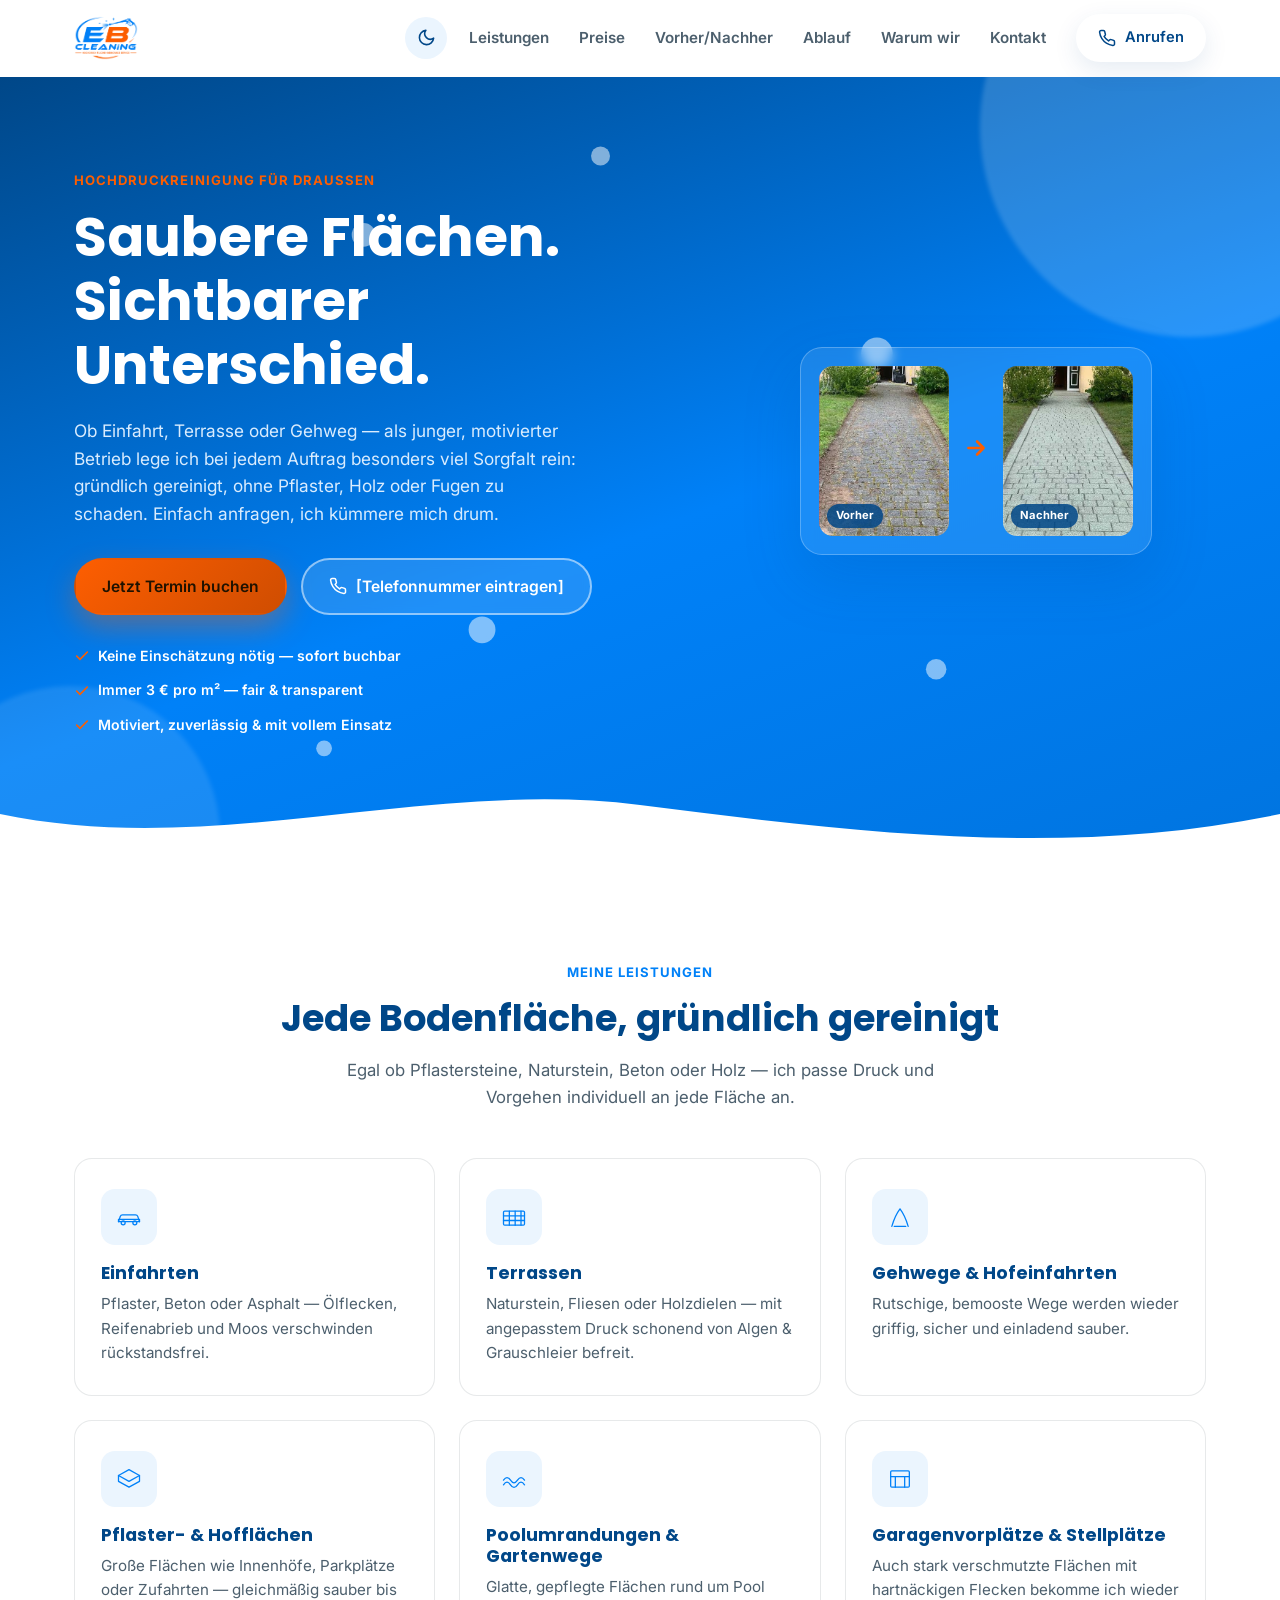
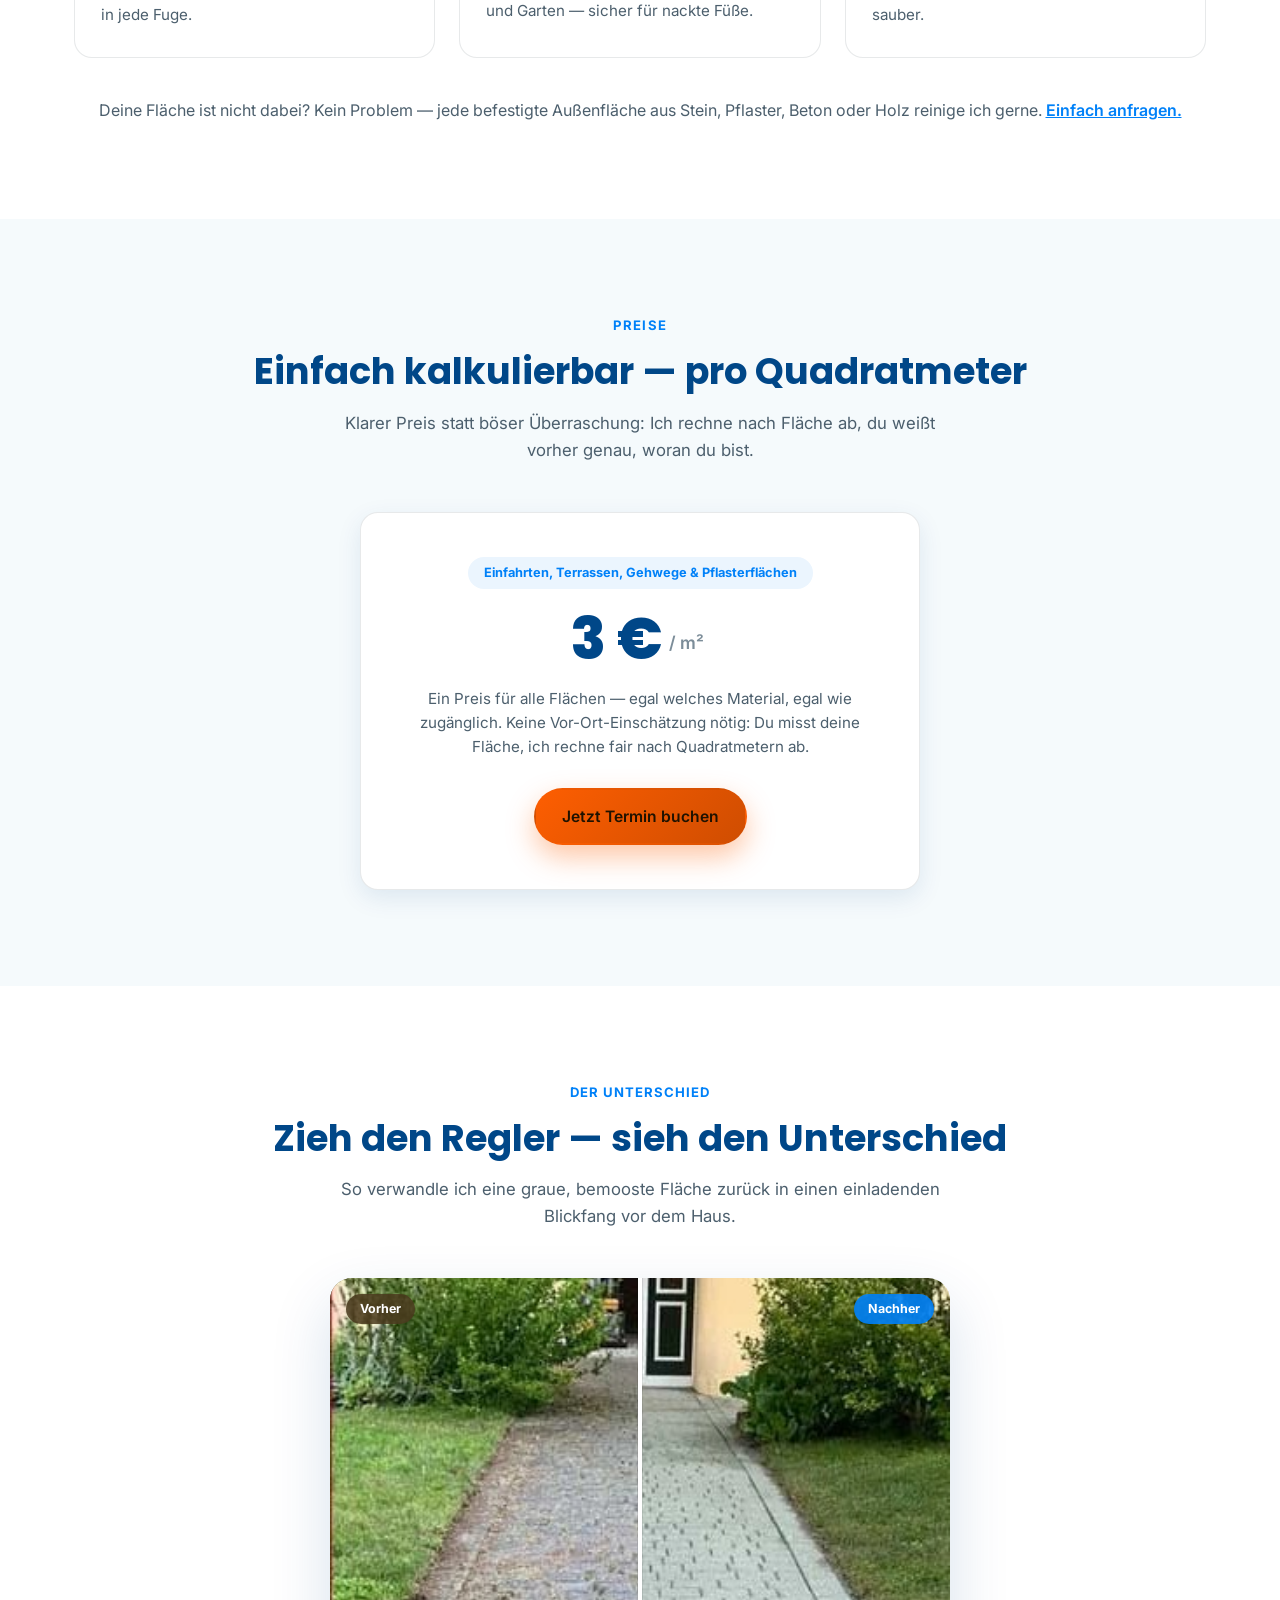
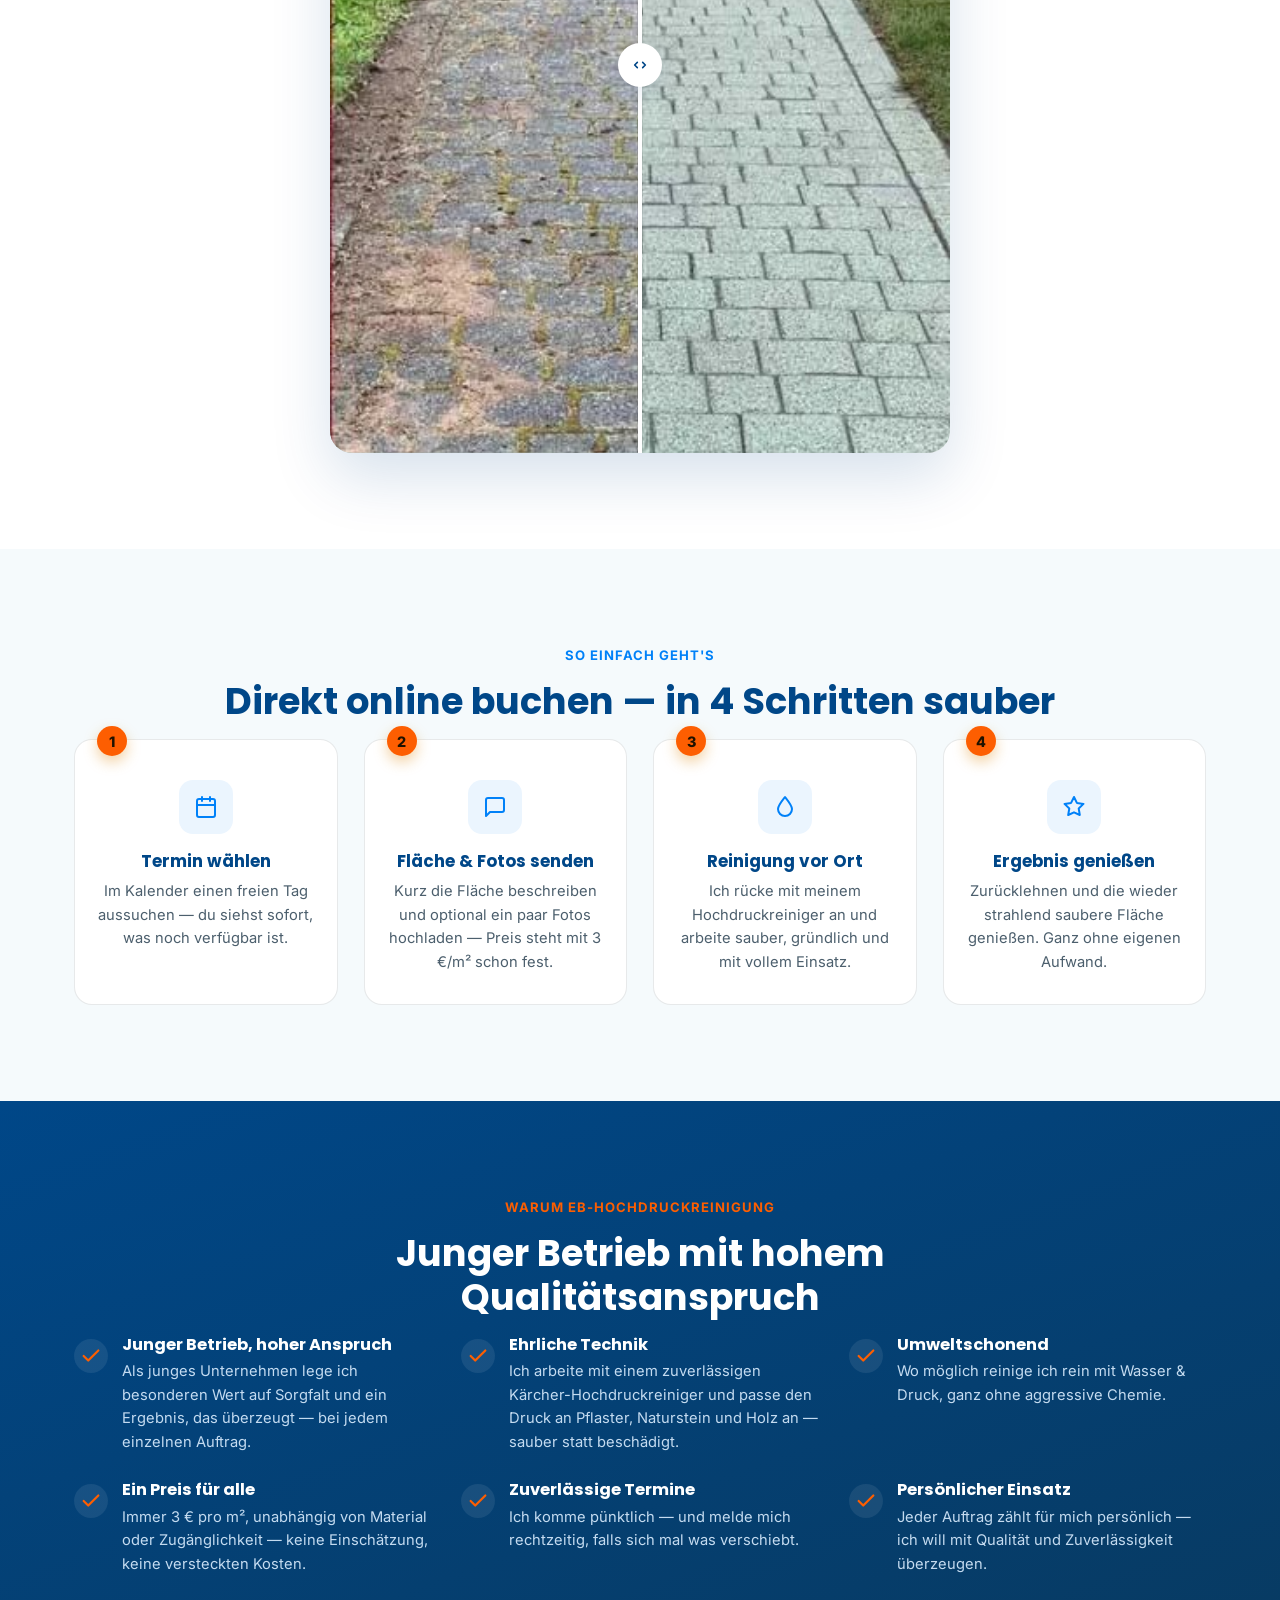
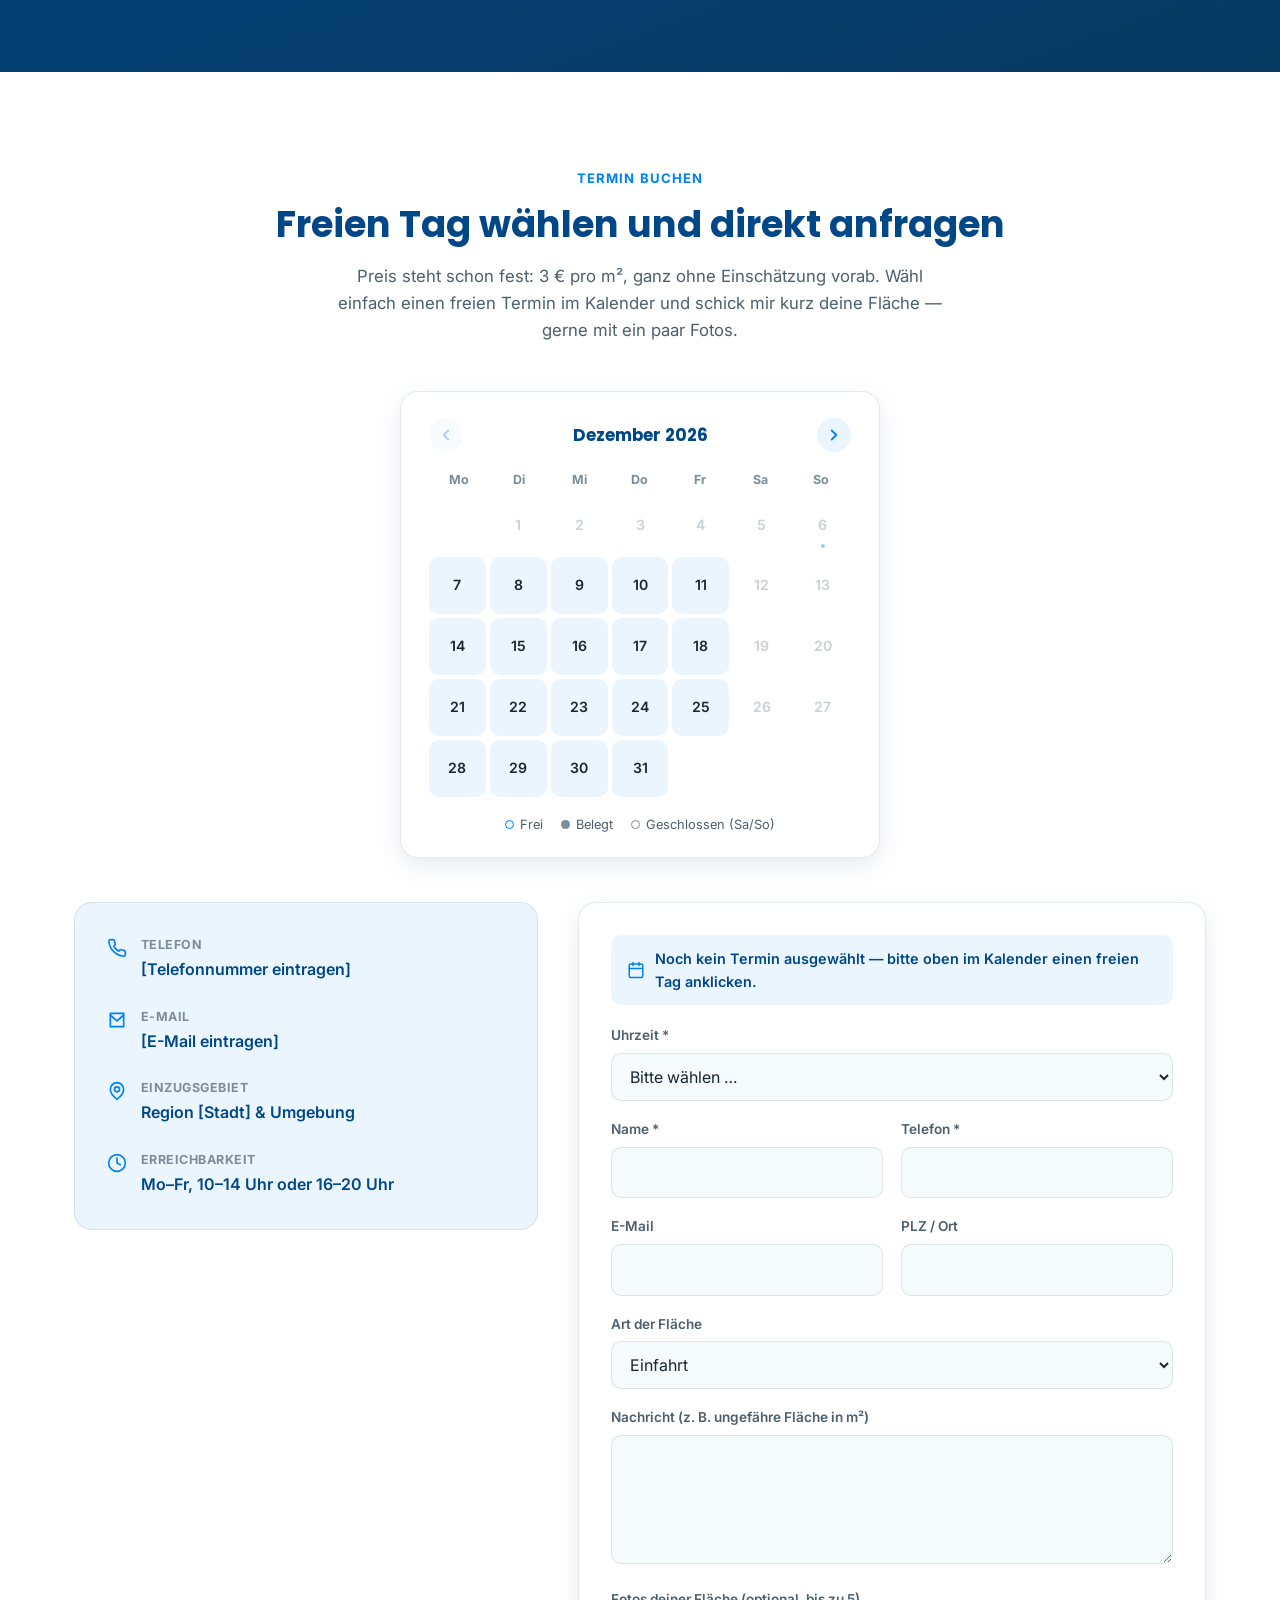
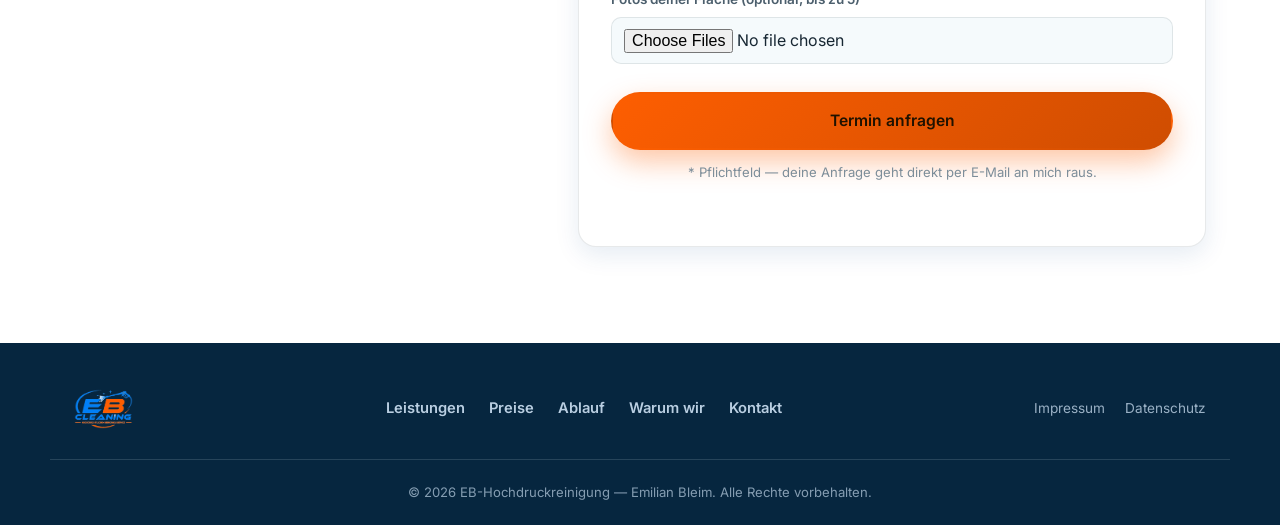
==== commit 7265125e: "Namen final auf EB-Hochdruckreinigung festlegen Statt "EB Cleaning" heißt der Betrieb jetzt überall " ====
--- a/index.html
+++ b/index.html
@@ -3,8 +3,8 @@
 <head>
 <meta charset="UTF-8">
 <meta name="viewport" content="width=device-width, initial-scale=1.0">
-<title>EB Cleaning — Hochdruck Flächen Reinigungsservice</title>
-<meta name="description" content="EB Cleaning (Emilian Bleim) reinigt Einfahrten, Terrassen, Gehwege und Pflasterflächen schonend und gründlich. Fester Preis von 3 € pro m², direkt online buchbar.">
+<title>EB-Hochdruckreinigung — Einfahrten, Terrassen &amp; Pflaster wie neu</title>
+<meta name="description" content="EB-Hochdruckreinigung (Emilian Bleim) reinigt Einfahrten, Terrassen, Gehwege und Pflasterflächen schonend und gründlich. Fester Preis von 3 € pro m², direkt online buchbar.">
 <meta name="theme-color" content="#004788">
 <link rel="icon" type="image/svg+xml" href="assets/favicon.svg">
 <script>
@@ -27,10 +27,10 @@
 {
   "@context": "https://schema.org",
   "@type": "CleaningService",
-  "name": "EB Cleaning",
-  "alternateName": "Emilian Bleim – Hochdruck Flächen Reinigungsservice",
+  "name": "EB-Hochdruckreinigung",
+  "alternateName": "Emilian Bleim – Hochdruckreinigung",
   "image": "assets/logo-eb.png",
-  "description": "Hochdruck Flächen Reinigungsservice: Einfahrten, Terrassen, Gehwege und Pflasterflächen schonend und gründlich gereinigt.",
+  "description": "Professionelle Hochdruckreinigung von Einfahrten, Terrassen, Gehwegen und Pflasterflächen.",
   "founder": "Emilian Bleim",
   "areaServed": "Region [Stadt] & Umgebung",
   "telephone": "[Telefonnummer eintragen]",
@@ -48,7 +48,7 @@
 <header class="site-header" id="siteHeader">
   <div class="container header-inner">
     <a href="#top" class="brand">
-      <img src="assets/logo-eb.png" alt="EB Cleaning" class="brand-logo" width="64" height="44">
+      <img src="assets/logo-eb.png" alt="EB-Hochdruckreinigung" class="brand-logo" width="64" height="44">
     </a>
 
     <div class="header-right">
@@ -304,7 +304,7 @@
   <!-- ===================== WARUM WIR ===================== -->
   <section class="section section--dark" id="warum-wir">
     <div class="container">
-      <p class="eyebrow eyebrow--center eyebrow--onDark reveal">Warum EB Cleaning</p>
+      <p class="eyebrow eyebrow--center eyebrow--onDark reveal">Warum EB-Hochdruckreinigung</p>
       <h2 class="section-title section-title--onDark reveal">Junger Betrieb mit hohem Qualitätsanspruch</h2>
 
       <div class="why-grid">
@@ -447,7 +447,7 @@
 
           <!-- Web3Forms: https://web3forms.com – kostenloser Access Key nötig, siehe ANLEITUNG.md -->
           <input type="hidden" name="access_key" value="[WEB3FORMS_ACCESS_KEY_EINTRAGEN]">
-          <input type="hidden" name="subject" value="Neue Buchungsanfrage – EB Cleaning">
+          <input type="hidden" name="subject" value="Neue Buchungsanfrage – EB-Hochdruckreinigung">
           <input type="hidden" name="termin" id="cfTermin" value="">
           <input type="checkbox" name="botcheck" class="form-honeypot" tabindex="-1" autocomplete="off">
 
@@ -465,7 +465,7 @@
 <footer class="site-footer">
   <div class="container footer-inner">
     <a href="#top" class="brand brand--footer">
-      <img src="assets/logo-eb.png" alt="EB Cleaning" class="brand-logo" width="59" height="40">
+      <img src="assets/logo-eb.png" alt="EB-Hochdruckreinigung" class="brand-logo" width="59" height="40">
     </a>
 
     <nav class="footer-nav">
@@ -482,7 +482,7 @@
     </div>
   </div>
   <div class="container footer-bottom">
-    <p>&copy; <span id="year"></span> EB Cleaning — Emilian Bleim, Hochdruck Flächen Reinigungsservice. Alle Rechte vorbehalten.</p>
+    <p>&copy; <span id="year"></span> EB-Hochdruckreinigung — Emilian Bleim. Alle Rechte vorbehalten.</p>
   </div>
 </footer>
 
--- a/css/style.css
+++ b/css/style.css
@@ -1,10 +1,10 @@
 /* ===================================================================
-   EB Cleaning — Emilian Bleim
+   EB-Hochdruckreinigung — Emilian Bleim
    Identity: Logo-Blau & Logo-Orange, klar und selbstbewusst
    =================================================================== */
 
 :root {
-  /* Logo blues (sampled from the EB Cleaning logo) */
+  /* Logo blues (sampled from the logo artwork) */
   --blue-deep:  #004788;
   --blue:       #0081f8;
   --blue-2:     #0074df;
@@ -12,7 +12,7 @@
   --blue-pale:  #ebf5fe;
   --sky:        #d9ecfe;
 
-  /* Logo orange (sampled from the EB Cleaning logo) */
+  /* Logo orange (sampled from the logo artwork) */
   --sun:        #fd5e01;
   --sun-2:      #cf4d01;
 
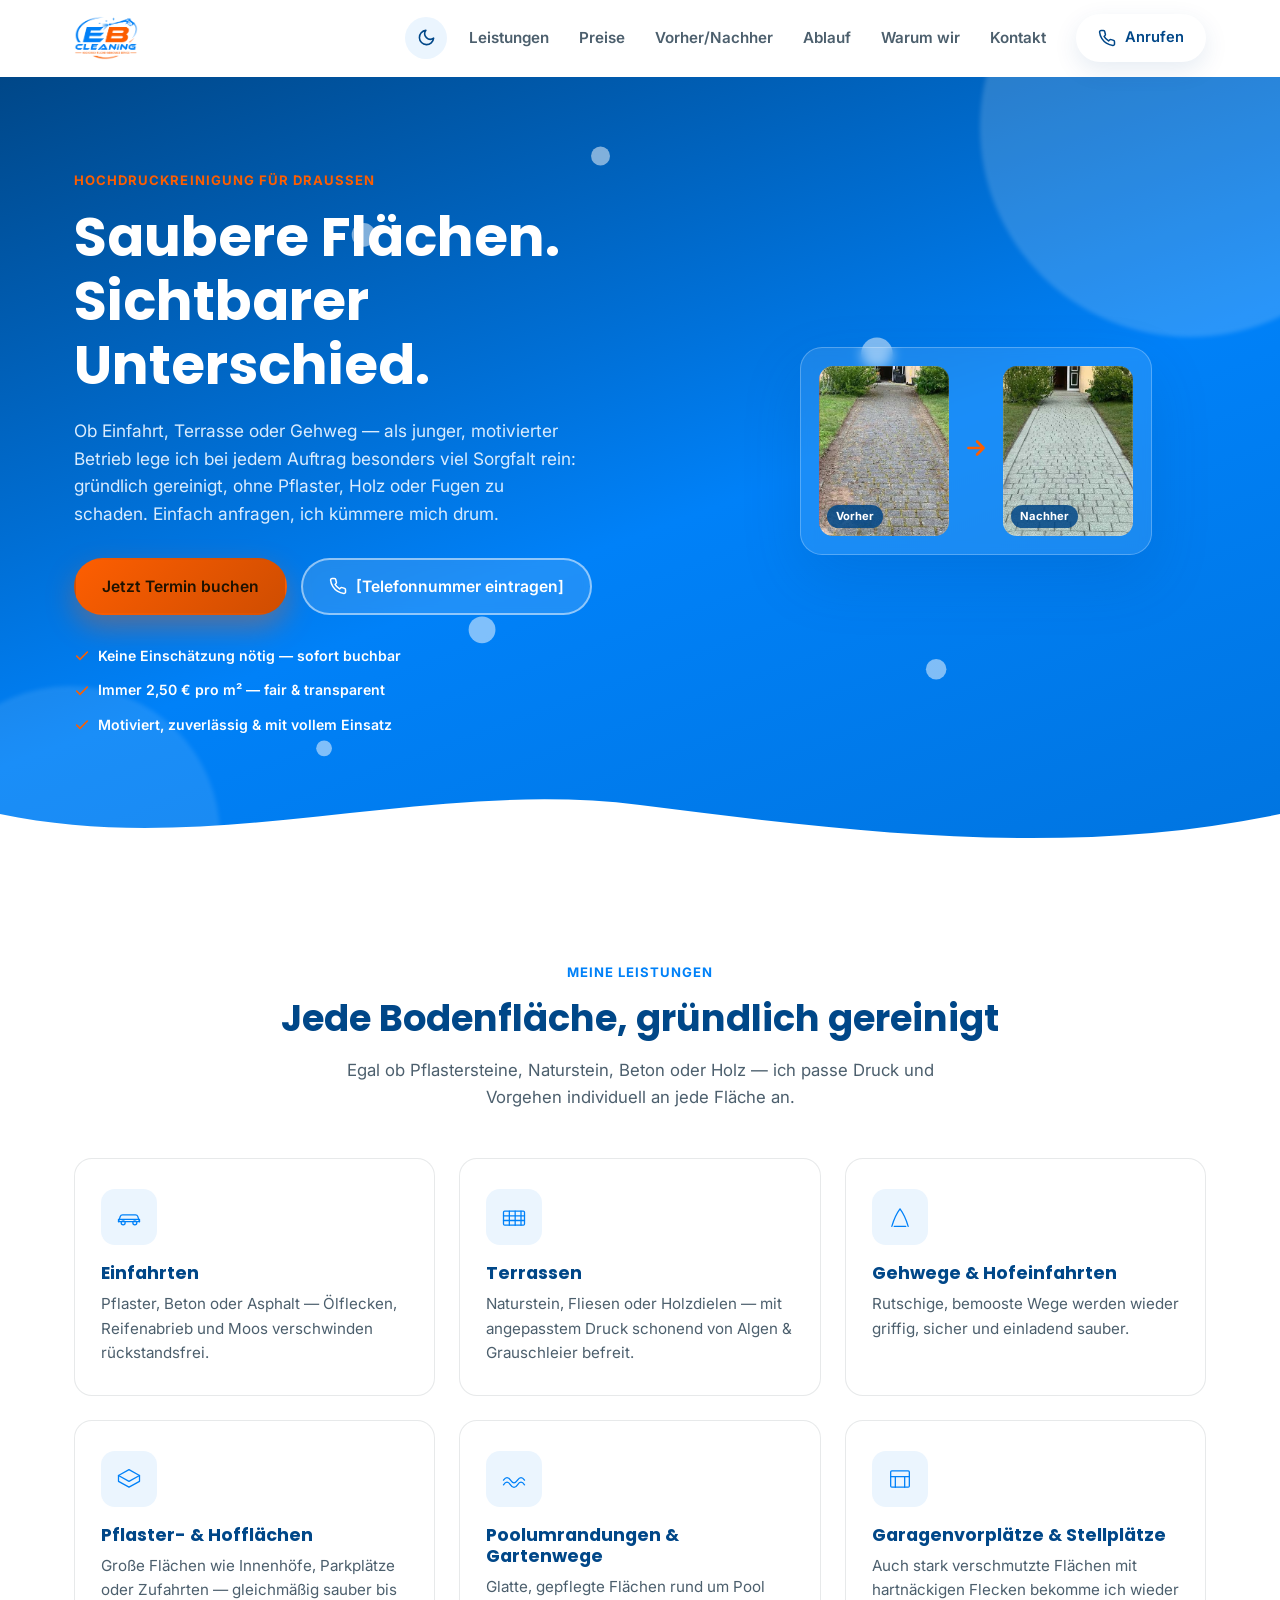
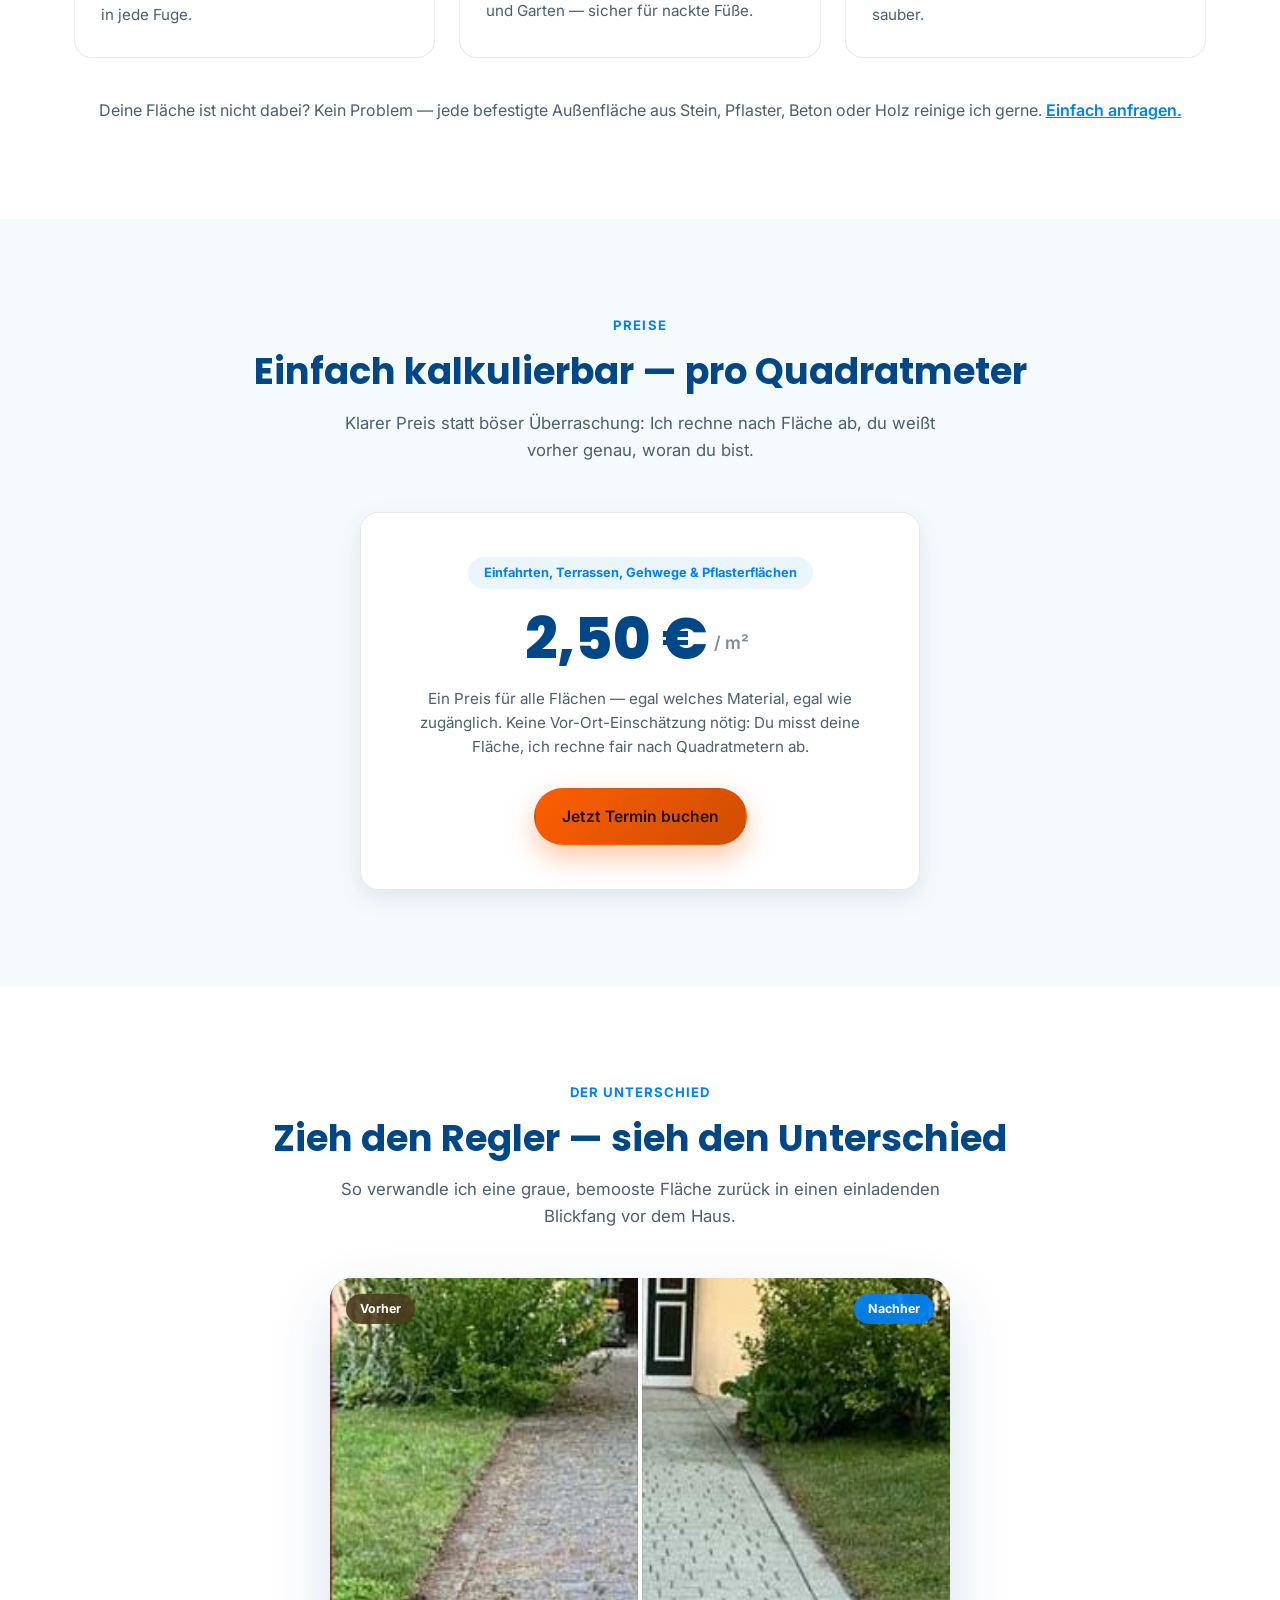
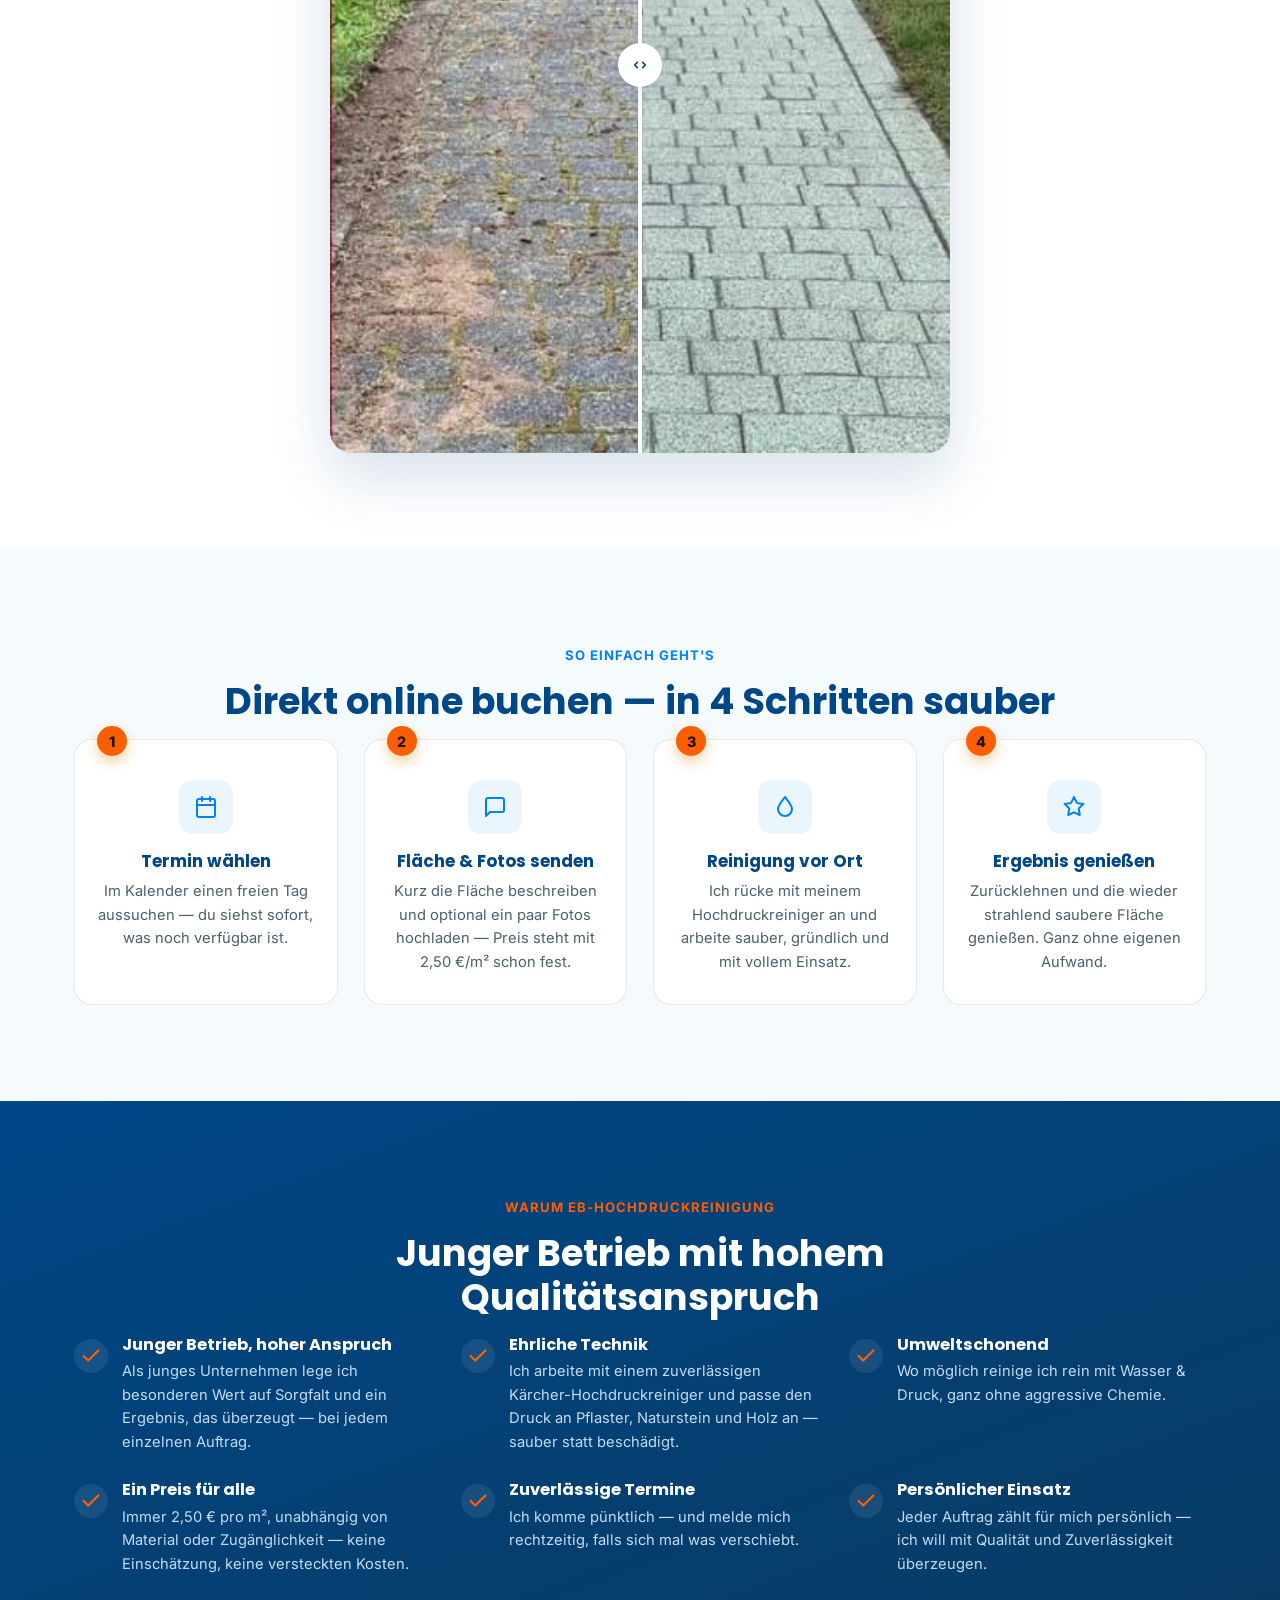
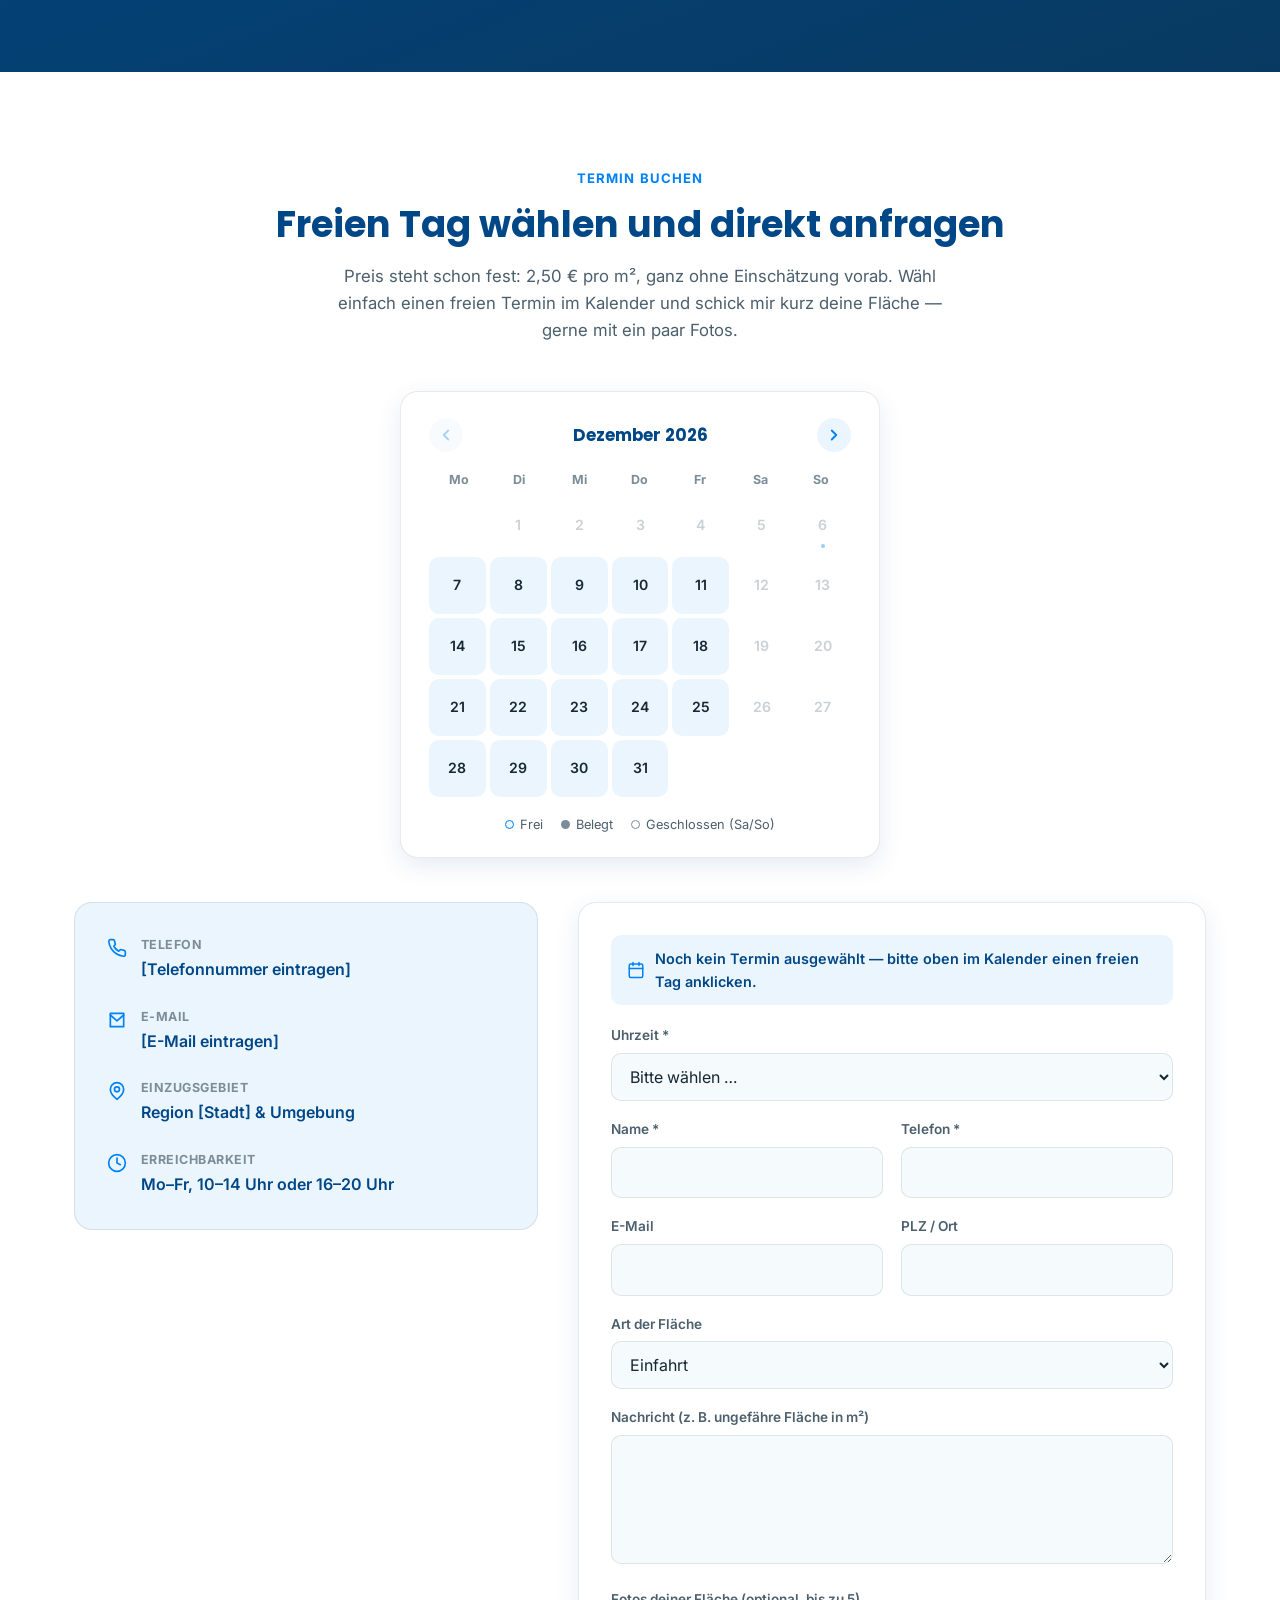
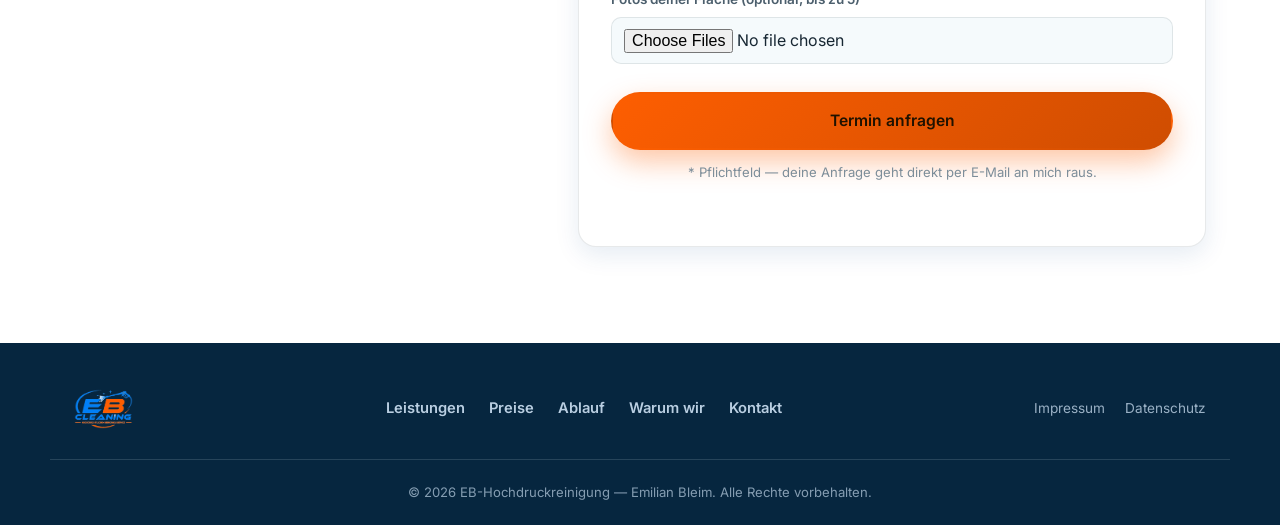
==== commit 6c4bde36: "Preis auf 2,50 € pro m² senken Alle Preisnennungen (Hero, Preise-Sektion, Kontakt/Buchung, Warum-wir" ====
--- a/index.html
+++ b/index.html
@@ -4,7 +4,7 @@
 <meta charset="UTF-8">
 <meta name="viewport" content="width=device-width, initial-scale=1.0">
 <title>EB-Hochdruckreinigung — Einfahrten, Terrassen &amp; Pflaster wie neu</title>
-<meta name="description" content="EB-Hochdruckreinigung (Emilian Bleim) reinigt Einfahrten, Terrassen, Gehwege und Pflasterflächen schonend und gründlich. Fester Preis von 3 € pro m², direkt online buchbar.">
+<meta name="description" content="EB-Hochdruckreinigung (Emilian Bleim) reinigt Einfahrten, Terrassen, Gehwege und Pflasterflächen schonend und gründlich. Fester Preis von 2,50 € pro m², direkt online buchbar.">
 <meta name="theme-color" content="#004788">
 <link rel="icon" type="image/svg+xml" href="assets/favicon.svg">
 <script>
@@ -35,7 +35,7 @@
   "areaServed": "Region [Stadt] & Umgebung",
   "telephone": "[Telefonnummer eintragen]",
   "email": "[E-Mail eintragen]",
-  "priceRange": "ab 3 €/m²",
+  "priceRange": "ab 2,50 €/m²",
   "openingHours": "Mo-Fr"
 }
 </script>
@@ -111,7 +111,7 @@
 
         <ul class="trust-badges">
           <li><svg viewBox="0 0 24 24" width="16" height="16" fill="none" stroke="currentColor" stroke-width="2.4" stroke-linecap="round" stroke-linejoin="round"><path d="M20 6 9 17l-5-5"/></svg> Keine Einschätzung nötig — sofort buchbar</li>
-          <li><svg viewBox="0 0 24 24" width="16" height="16" fill="none" stroke="currentColor" stroke-width="2.4" stroke-linecap="round" stroke-linejoin="round"><path d="M20 6 9 17l-5-5"/></svg> Immer 3 € pro m² — fair &amp; transparent</li>
+          <li><svg viewBox="0 0 24 24" width="16" height="16" fill="none" stroke="currentColor" stroke-width="2.4" stroke-linecap="round" stroke-linejoin="round"><path d="M20 6 9 17l-5-5"/></svg> Immer 2,50 € pro m² — fair &amp; transparent</li>
           <li><svg viewBox="0 0 24 24" width="16" height="16" fill="none" stroke="currentColor" stroke-width="2.4" stroke-linecap="round" stroke-linejoin="round"><path d="M20 6 9 17l-5-5"/></svg> Motiviert, zuverlässig &amp; mit vollem Einsatz</li>
         </ul>
       </div>
@@ -216,7 +216,7 @@
 
       <div class="price-card reveal">
         <div class="price-card-tag">Einfahrten, Terrassen, Gehwege &amp; Pflasterflächen</div>
-        <p class="price-card-amount">3&nbsp;€<span>/ m²</span></p>
+        <p class="price-card-amount">2,50&nbsp;€<span>/ m²</span></p>
         <p class="price-card-note">
           Ein Preis für alle Flächen — egal welches Material, egal wie
           zugänglich. Keine Vor-Ort-Einschätzung nötig: Du misst deine
@@ -277,7 +277,7 @@
             <svg viewBox="0 0 24 24" width="24" height="24" fill="none" stroke="currentColor" stroke-width="2" stroke-linecap="round" stroke-linejoin="round"><path d="M21 15a2 2 0 0 1-2 2H7l-4 4V5a2 2 0 0 1 2-2h14a2 2 0 0 1 2 2z"/></svg>
           </div>
           <h3>Fläche &amp; Fotos senden</h3>
-          <p>Kurz die Fläche beschreiben und optional ein paar Fotos hochladen — Preis steht mit 3 €/m² schon fest.</p>
+          <p>Kurz die Fläche beschreiben und optional ein paar Fotos hochladen — Preis steht mit 2,50 €/m² schon fest.</p>
         </div>
 
         <div class="step reveal">
@@ -322,7 +322,7 @@
         </div>
         <div class="why-item reveal">
           <svg viewBox="0 0 24 24" width="22" height="22" fill="none" stroke="currentColor" stroke-width="2.4" stroke-linecap="round" stroke-linejoin="round"><path d="M20 6 9 17l-5-5"/></svg>
-          <div><h3>Ein Preis für alle</h3><p>Immer 3 € pro m², unabhängig von Material oder Zugänglichkeit — keine Einschätzung, keine versteckten Kosten.</p></div>
+          <div><h3>Ein Preis für alle</h3><p>Immer 2,50 € pro m², unabhängig von Material oder Zugänglichkeit — keine Einschätzung, keine versteckten Kosten.</p></div>
         </div>
         <div class="why-item reveal">
           <svg viewBox="0 0 24 24" width="22" height="22" fill="none" stroke="currentColor" stroke-width="2.4" stroke-linecap="round" stroke-linejoin="round"><path d="M20 6 9 17l-5-5"/></svg>
@@ -342,7 +342,7 @@
       <p class="eyebrow eyebrow--center reveal">Termin buchen</p>
       <h2 class="section-title reveal">Freien Tag wählen und direkt anfragen</h2>
       <p class="section-lead reveal">
-        Preis steht schon fest: 3 € pro m², ganz ohne Einschätzung vorab.
+        Preis steht schon fest: 2,50 € pro m², ganz ohne Einschätzung vorab.
         Wähl einfach einen freien Termin im Kalender und schick mir kurz
         deine Fläche — gerne mit ein paar Fotos.
       </p>
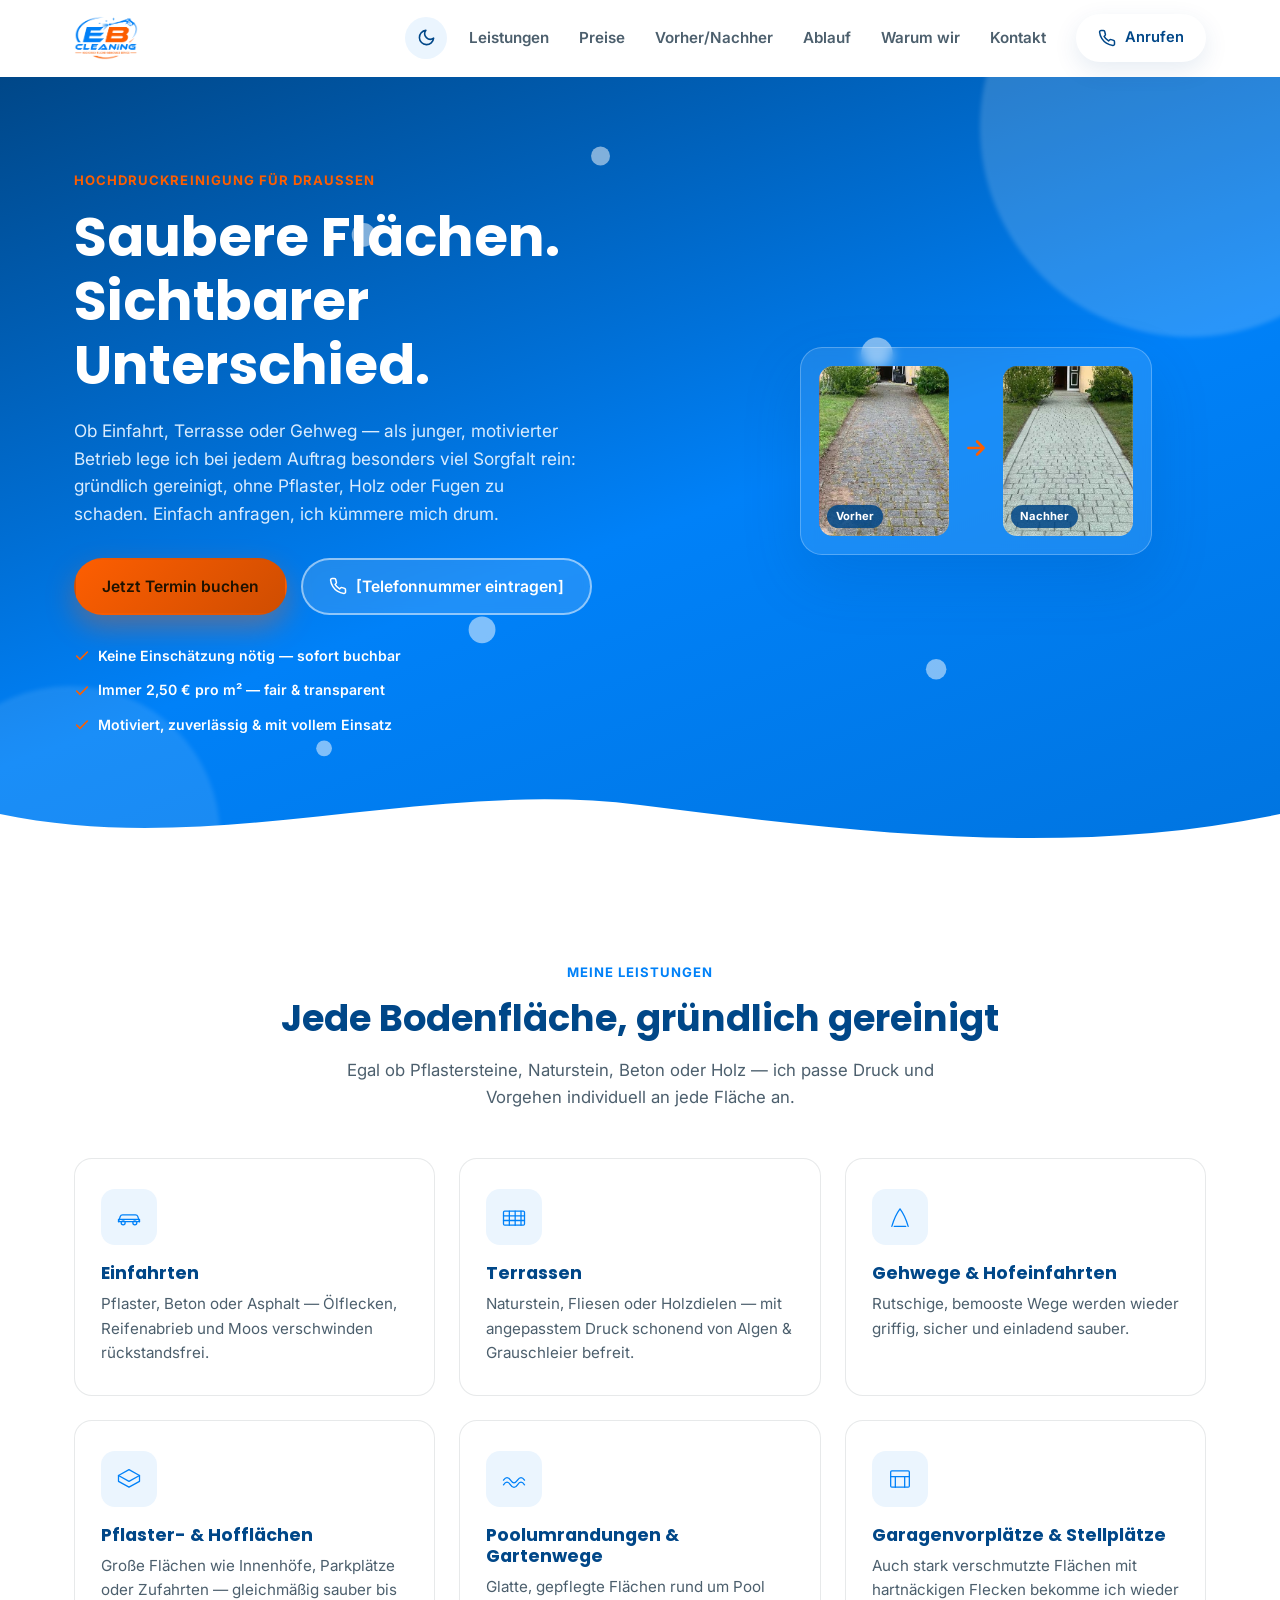
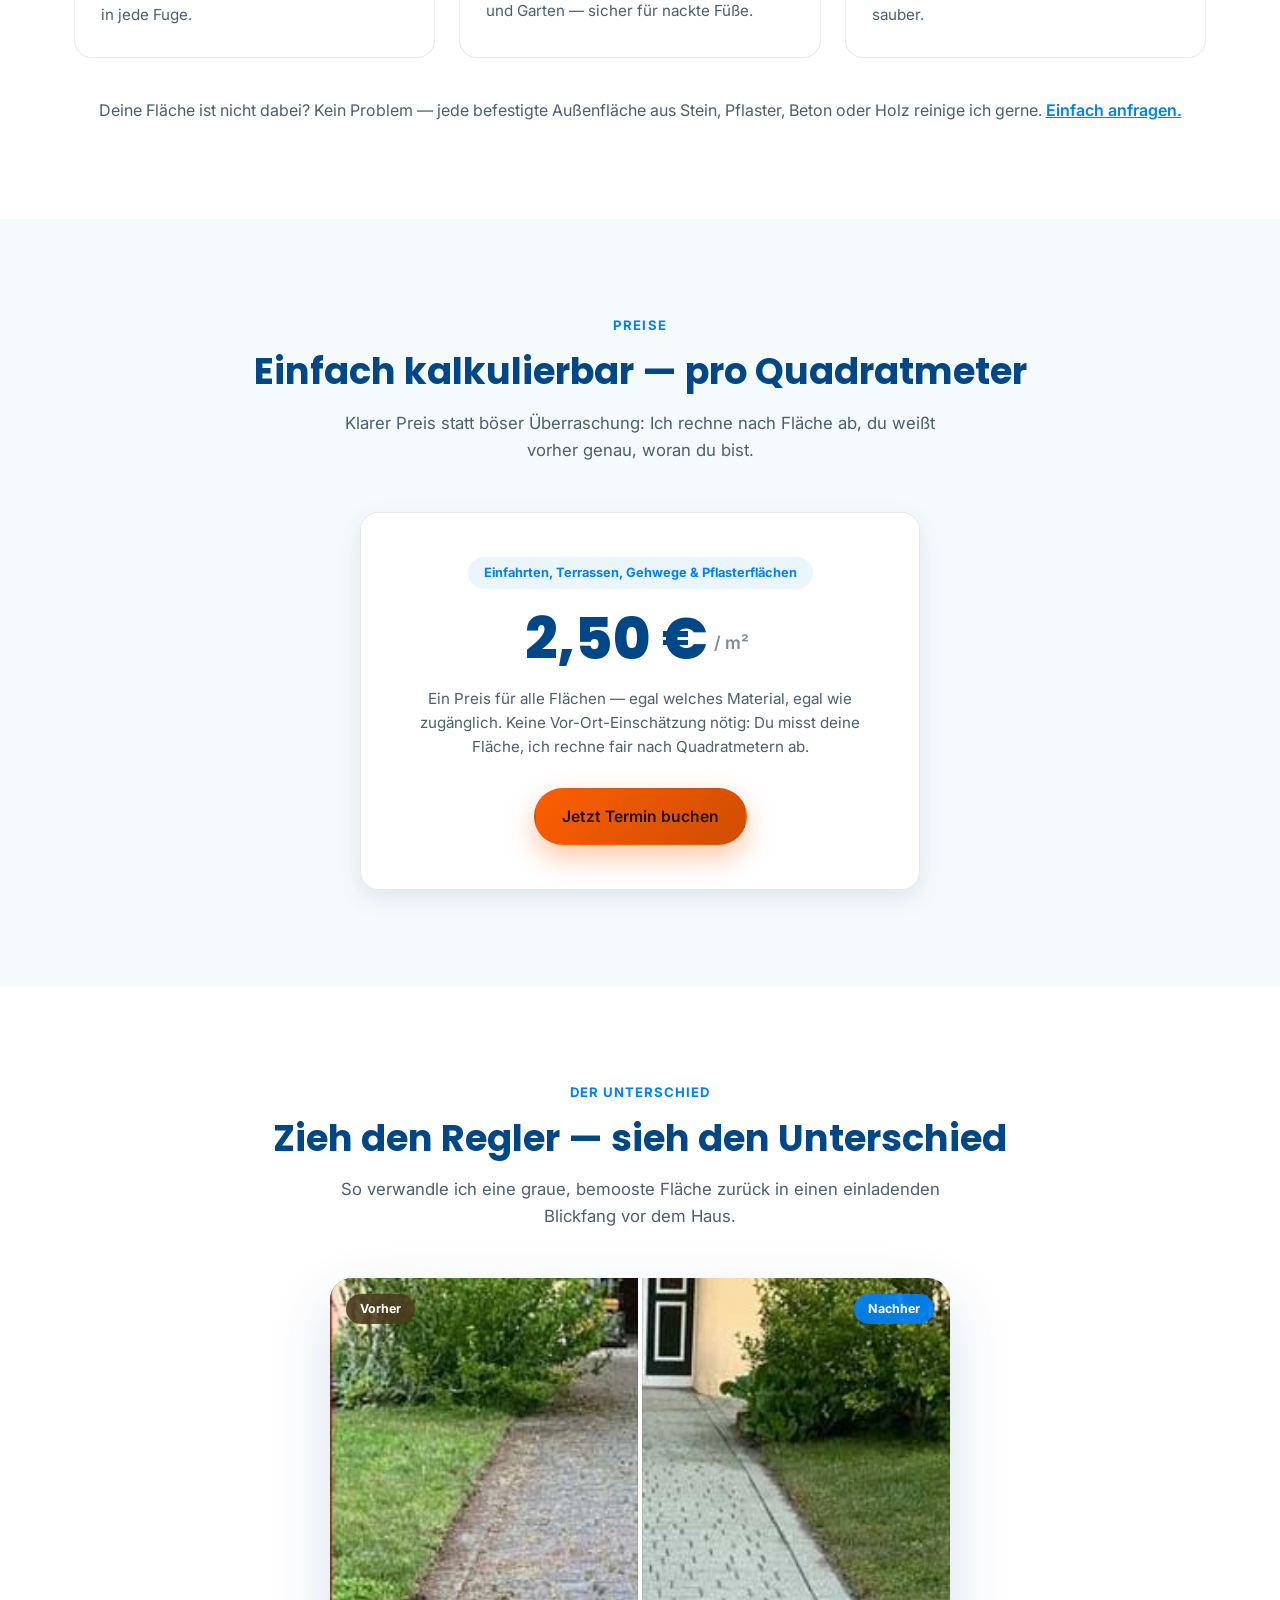
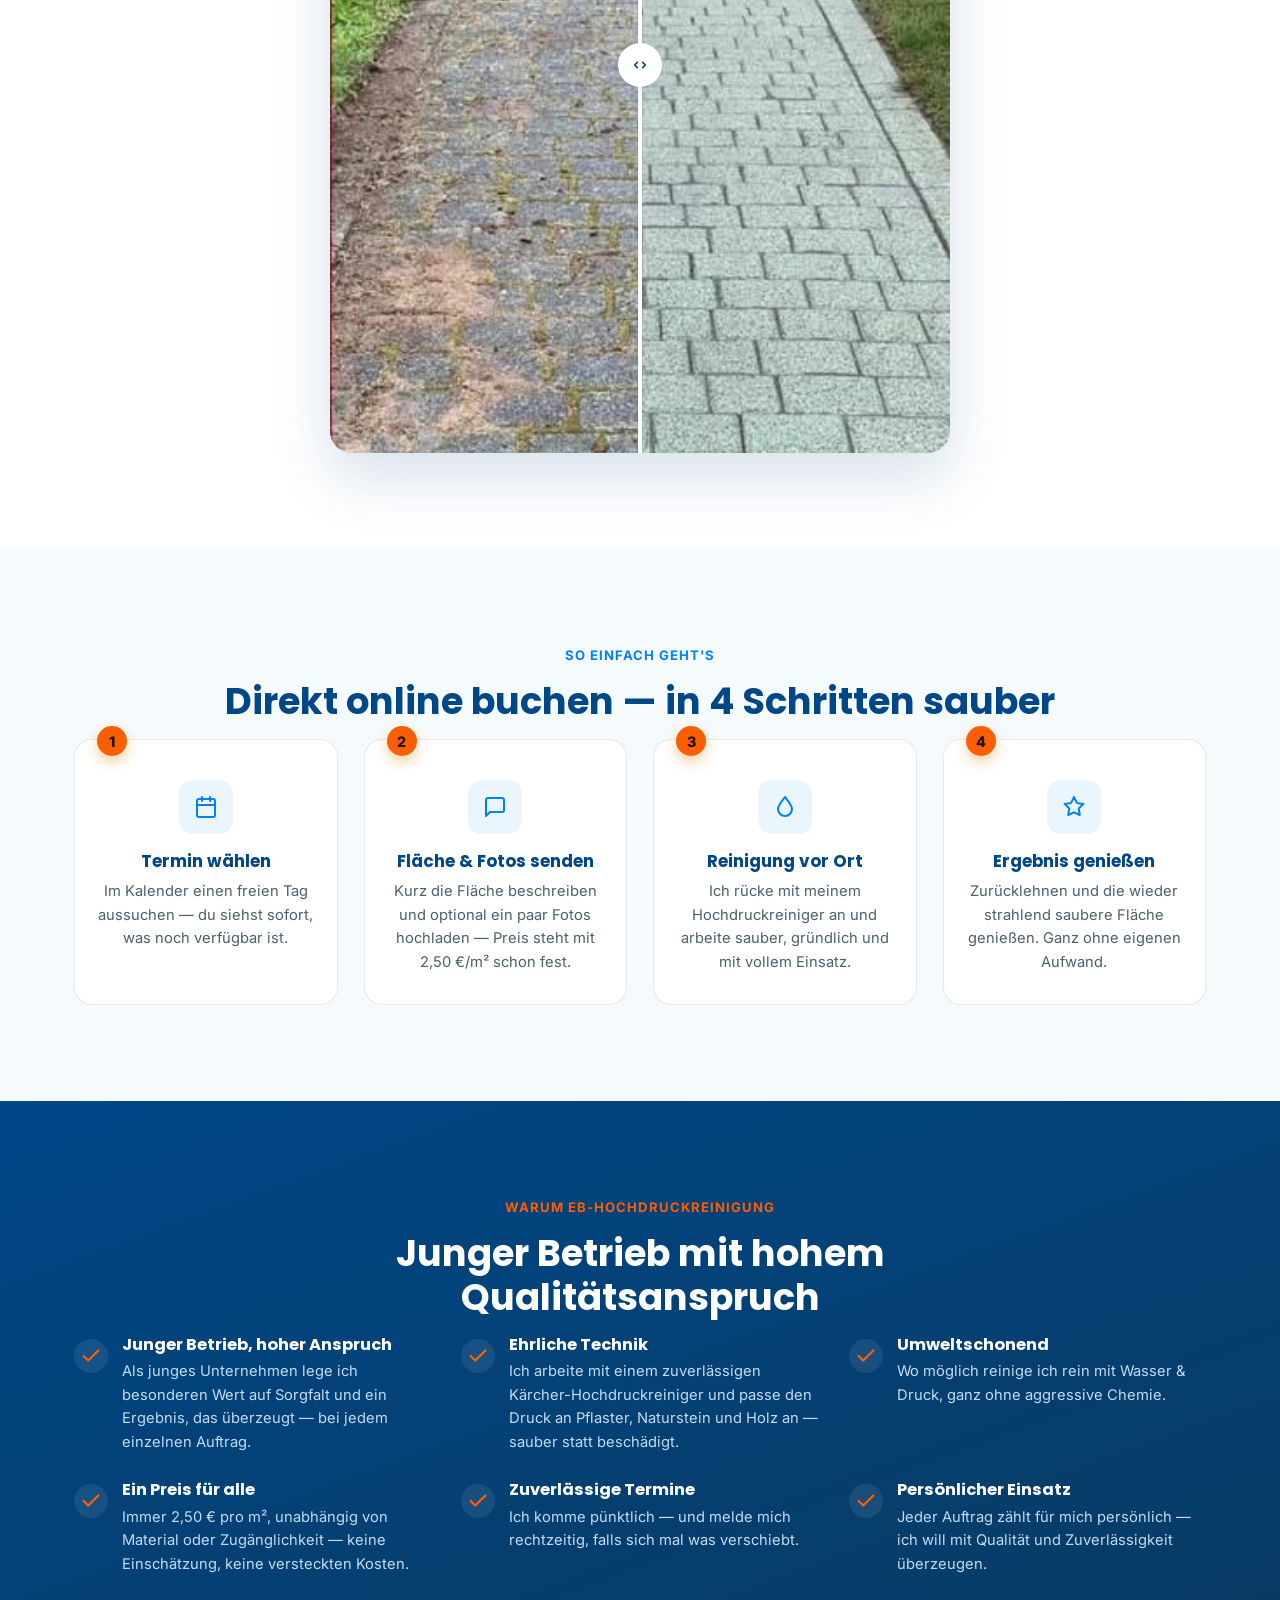
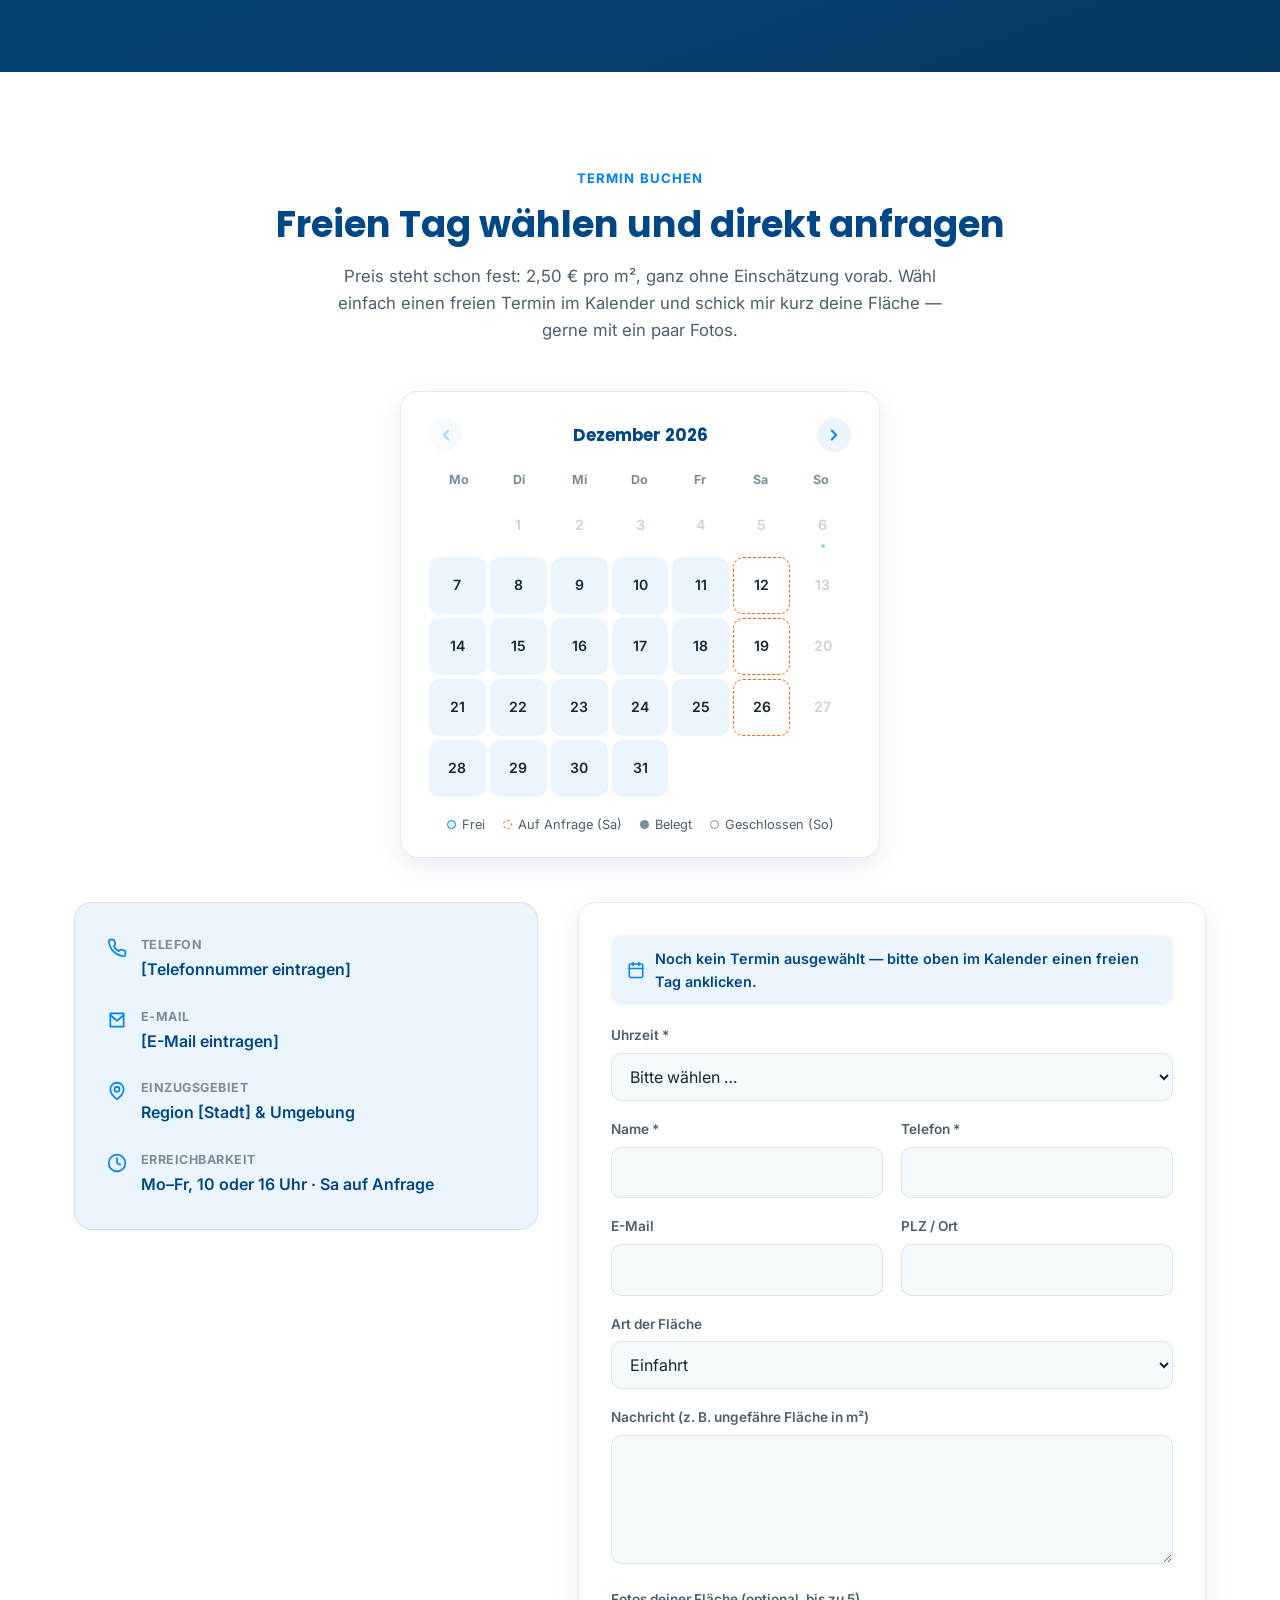
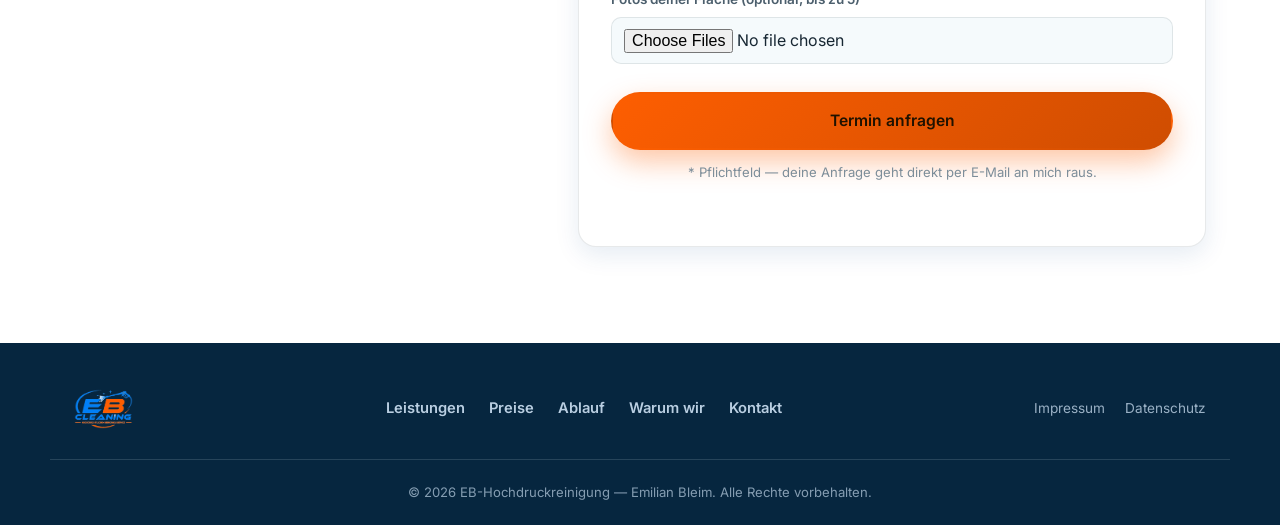
==== commit 794e9cc8: "Samstag als "Auf Anfrage" statt komplett geschlossen Samstage sind jetzt im Kalender anklickbar (ges" ====
--- a/index.html
+++ b/index.html
@@ -363,8 +363,9 @@
         <div class="calendar-days" id="calDays"></div>
         <div class="calendar-legend">
           <span><i class="cal-dot cal-dot--free"></i>Frei</span>
+          <span><i class="cal-dot cal-dot--onrequest"></i>Auf Anfrage (Sa)</span>
           <span><i class="cal-dot cal-dot--booked"></i>Belegt</span>
-          <span><i class="cal-dot cal-dot--closed"></i>Geschlossen (Sa/So)</span>
+          <span><i class="cal-dot cal-dot--closed"></i>Geschlossen (So)</span>
         </div>
       </div>
 
@@ -384,7 +385,7 @@
           </div>
           <div class="contact-info-item">
             <svg viewBox="0 0 24 24" width="20" height="20" fill="none" stroke="currentColor" stroke-width="2" stroke-linecap="round" stroke-linejoin="round"><circle cx="12" cy="12" r="10"/><path d="M12 6v6l4 2"/></svg>
-            <div><span>Erreichbarkeit</span><p>Mo–Fr, 10–14 Uhr oder 16–20 Uhr</p></div>
+            <div><span>Erreichbarkeit</span><p>Mo–Fr, 10 oder 16 Uhr · Sa auf Anfrage</p></div>
           </div>
         </div>
 
--- a/css/style.css
+++ b/css/style.css
@@ -642,7 +642,12 @@
   cursor: default;
 }
 .calendar-day--empty { visibility: hidden; }
-.calendar-day--selected { background: var(--sun); color: #1f1200; }
+.calendar-day--onrequest {
+  background: transparent;
+  border: 1.5px dashed var(--sun);
+  color: var(--text);
+}
+.calendar-day--selected { background: var(--sun); color: #1f1200; border-color: var(--sun); }
 .calendar-day--today:not(.calendar-day--selected)::after {
   content: "";
   position: absolute;
@@ -663,6 +668,7 @@
 .calendar-legend span { display: flex; align-items: center; gap: 6px; }
 .cal-dot { width: 9px; height: 9px; border-radius: 50%; display: inline-block; }
 .cal-dot--free { background: var(--chip-bg); border: 1.5px solid var(--accent); }
+.cal-dot--onrequest { background: transparent; border: 1.5px dashed var(--sun); }
 .cal-dot--booked { background: var(--text-faint); }
 .cal-dot--closed { background: transparent; border: 1.5px solid var(--text-faint); }
 
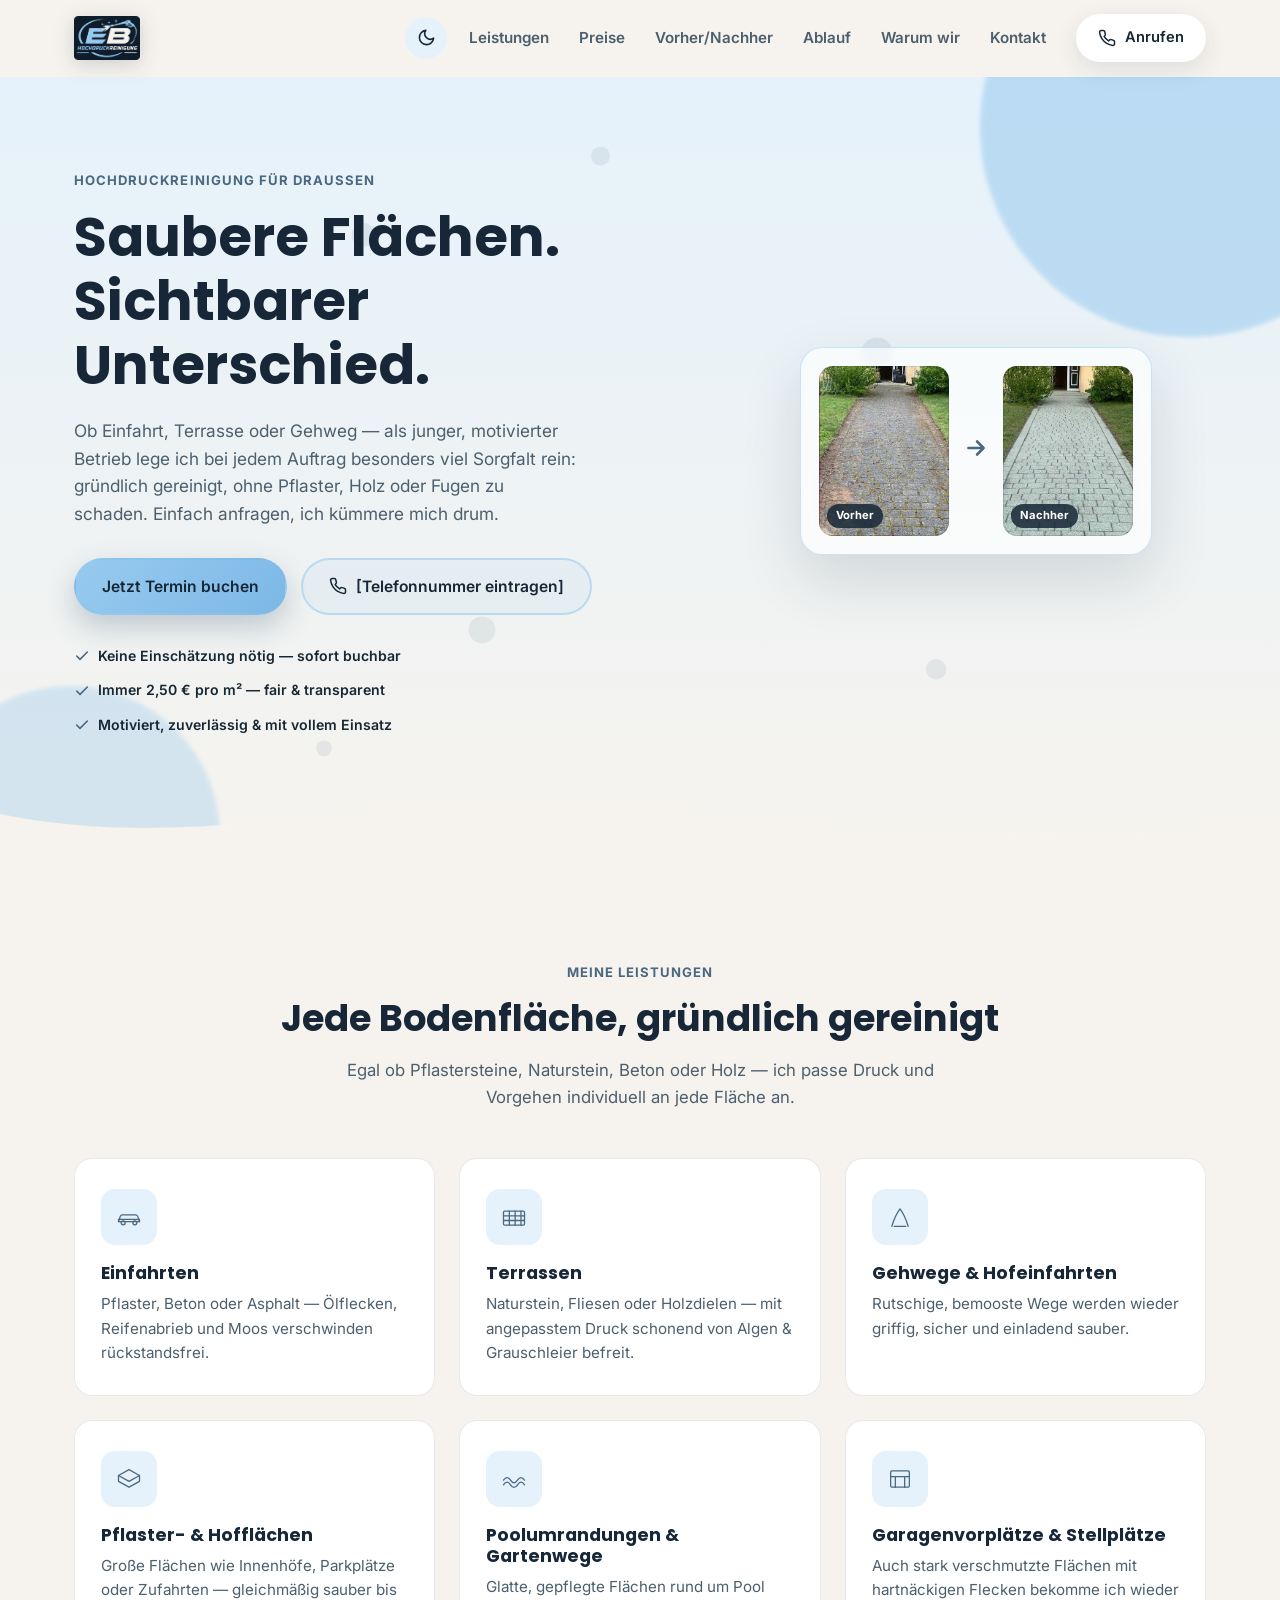
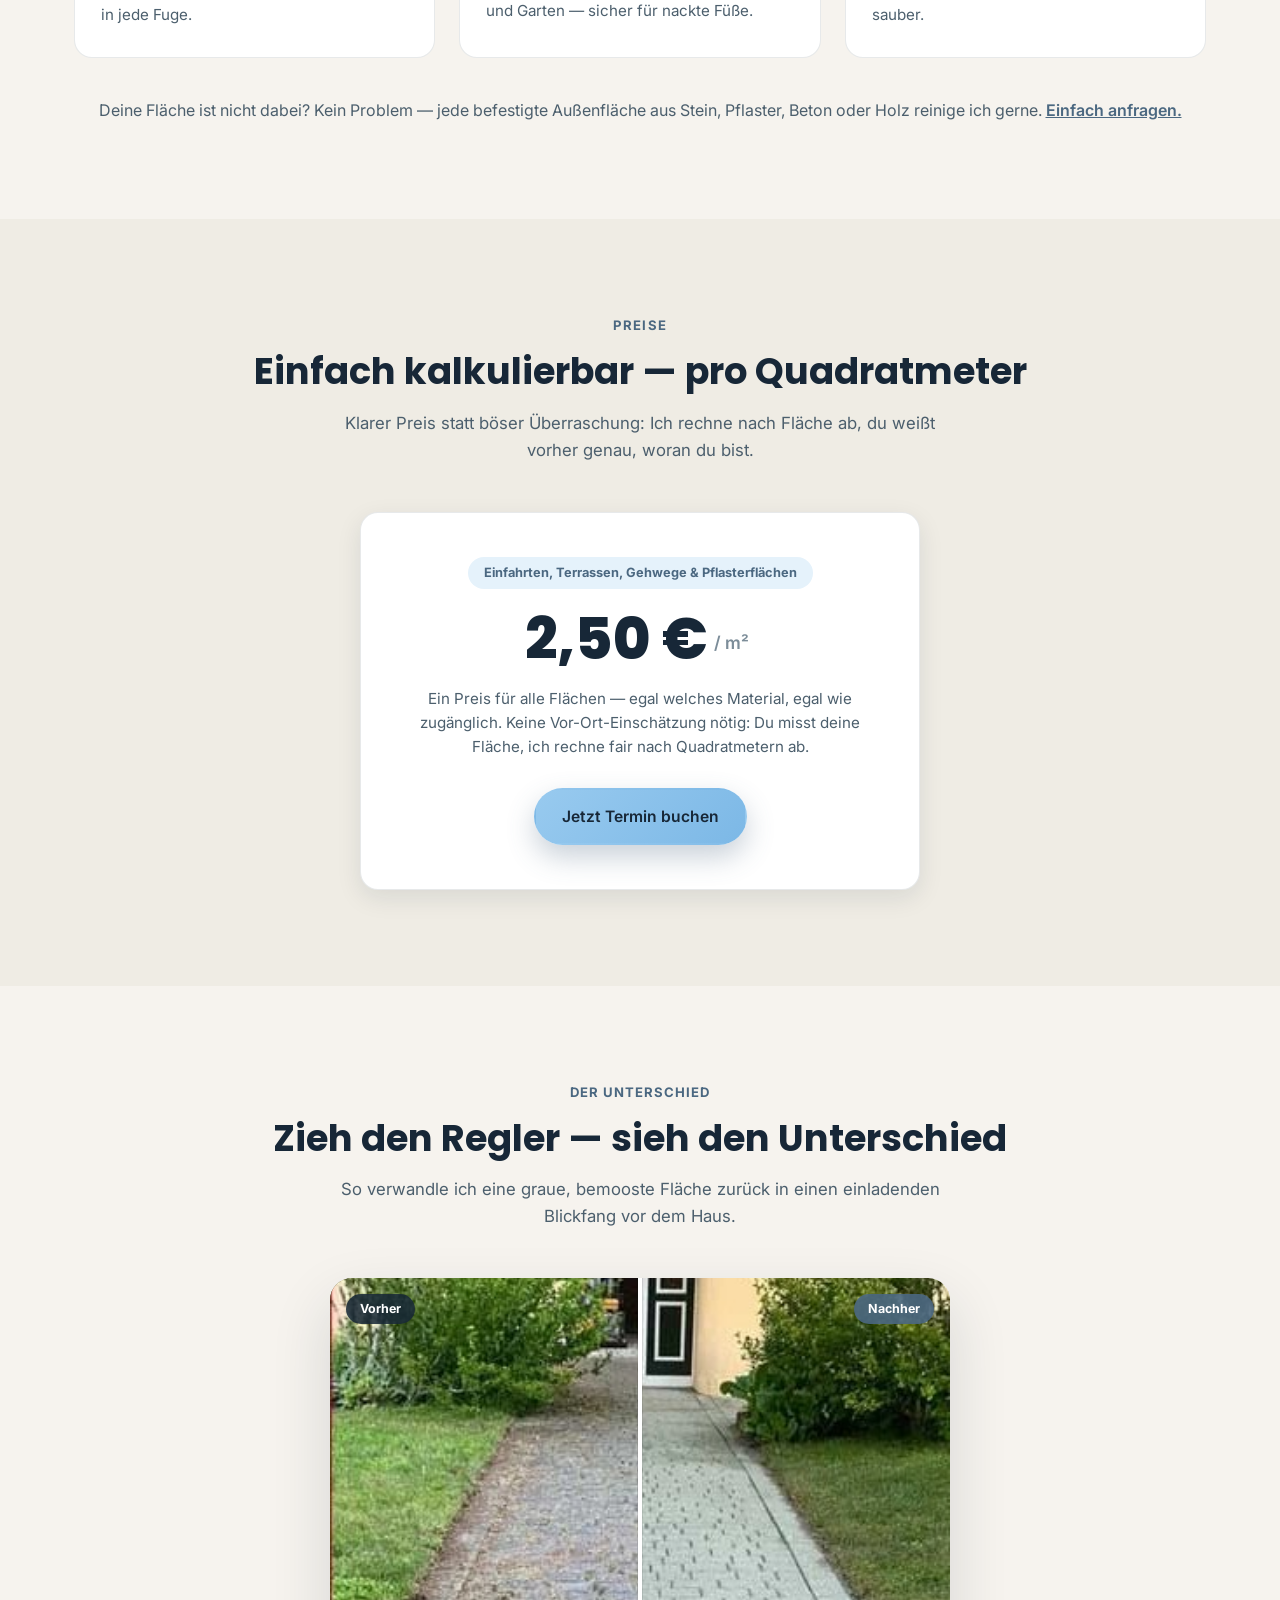
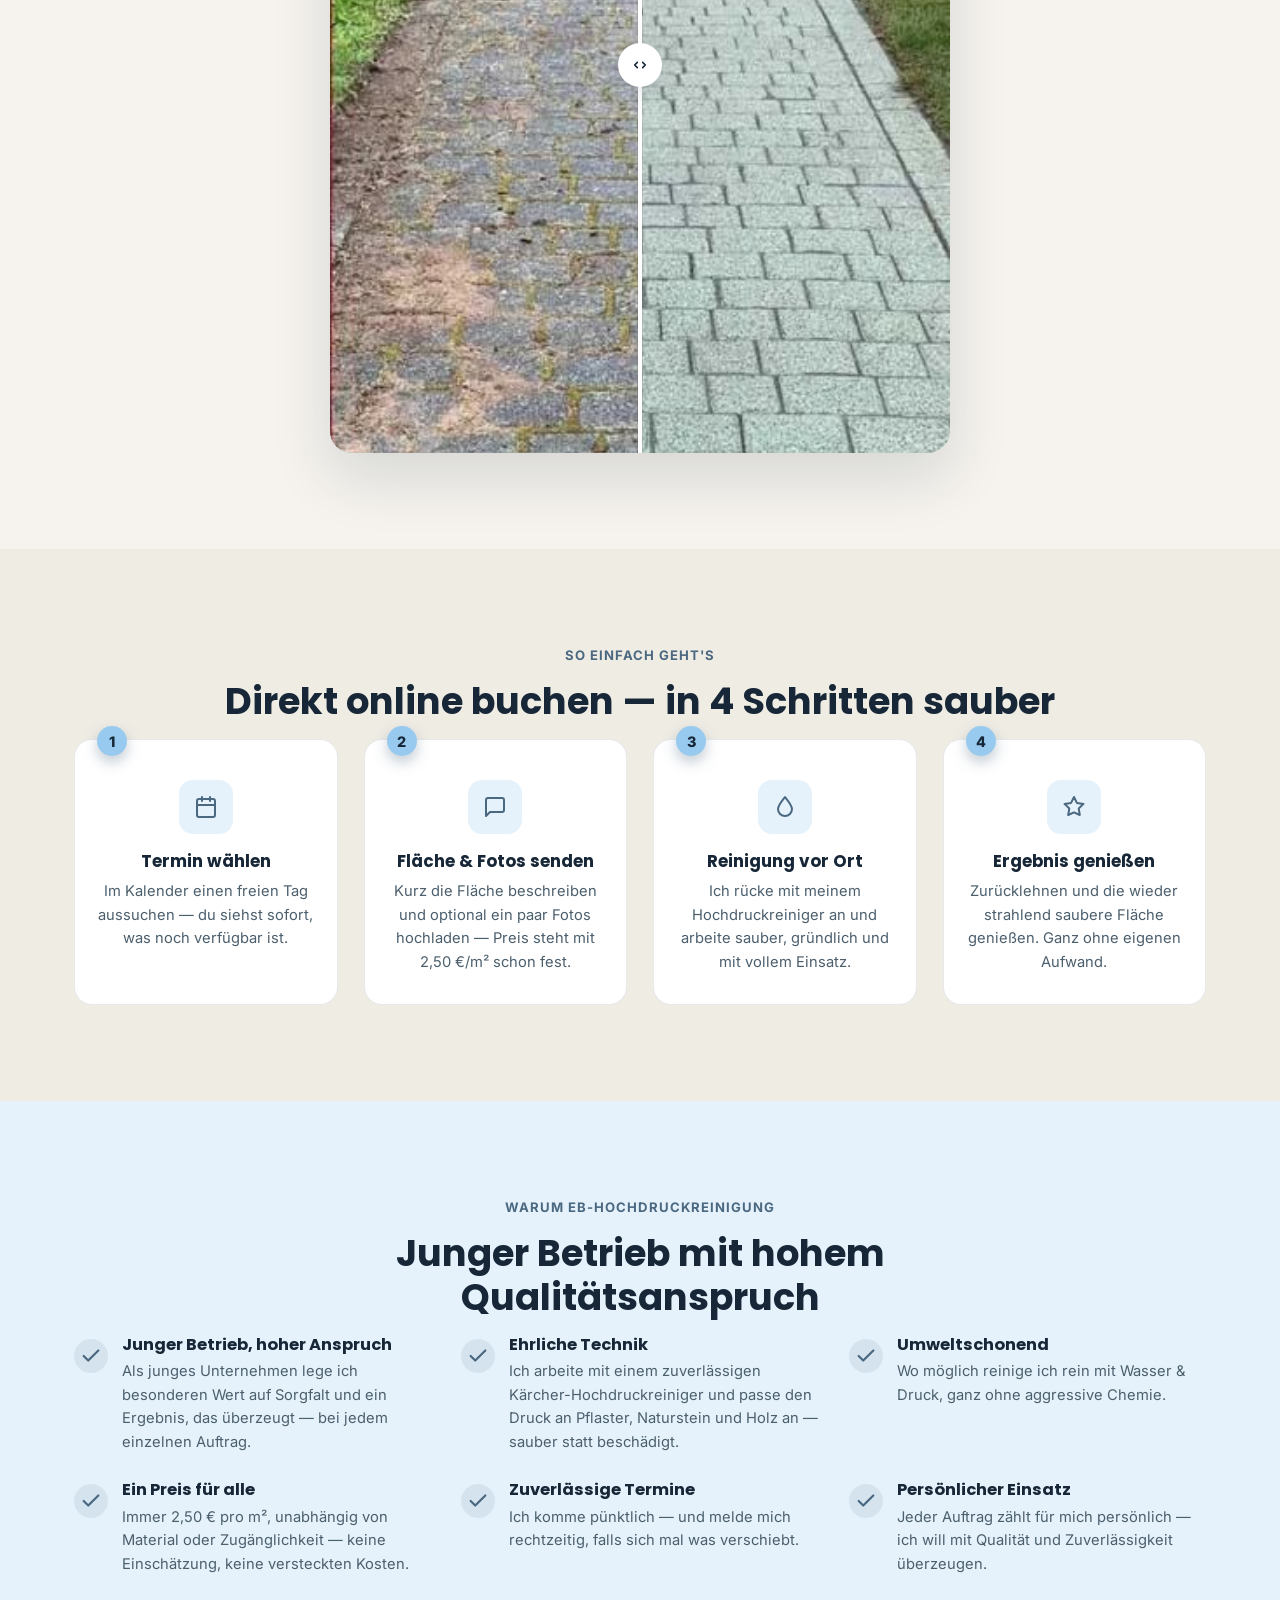
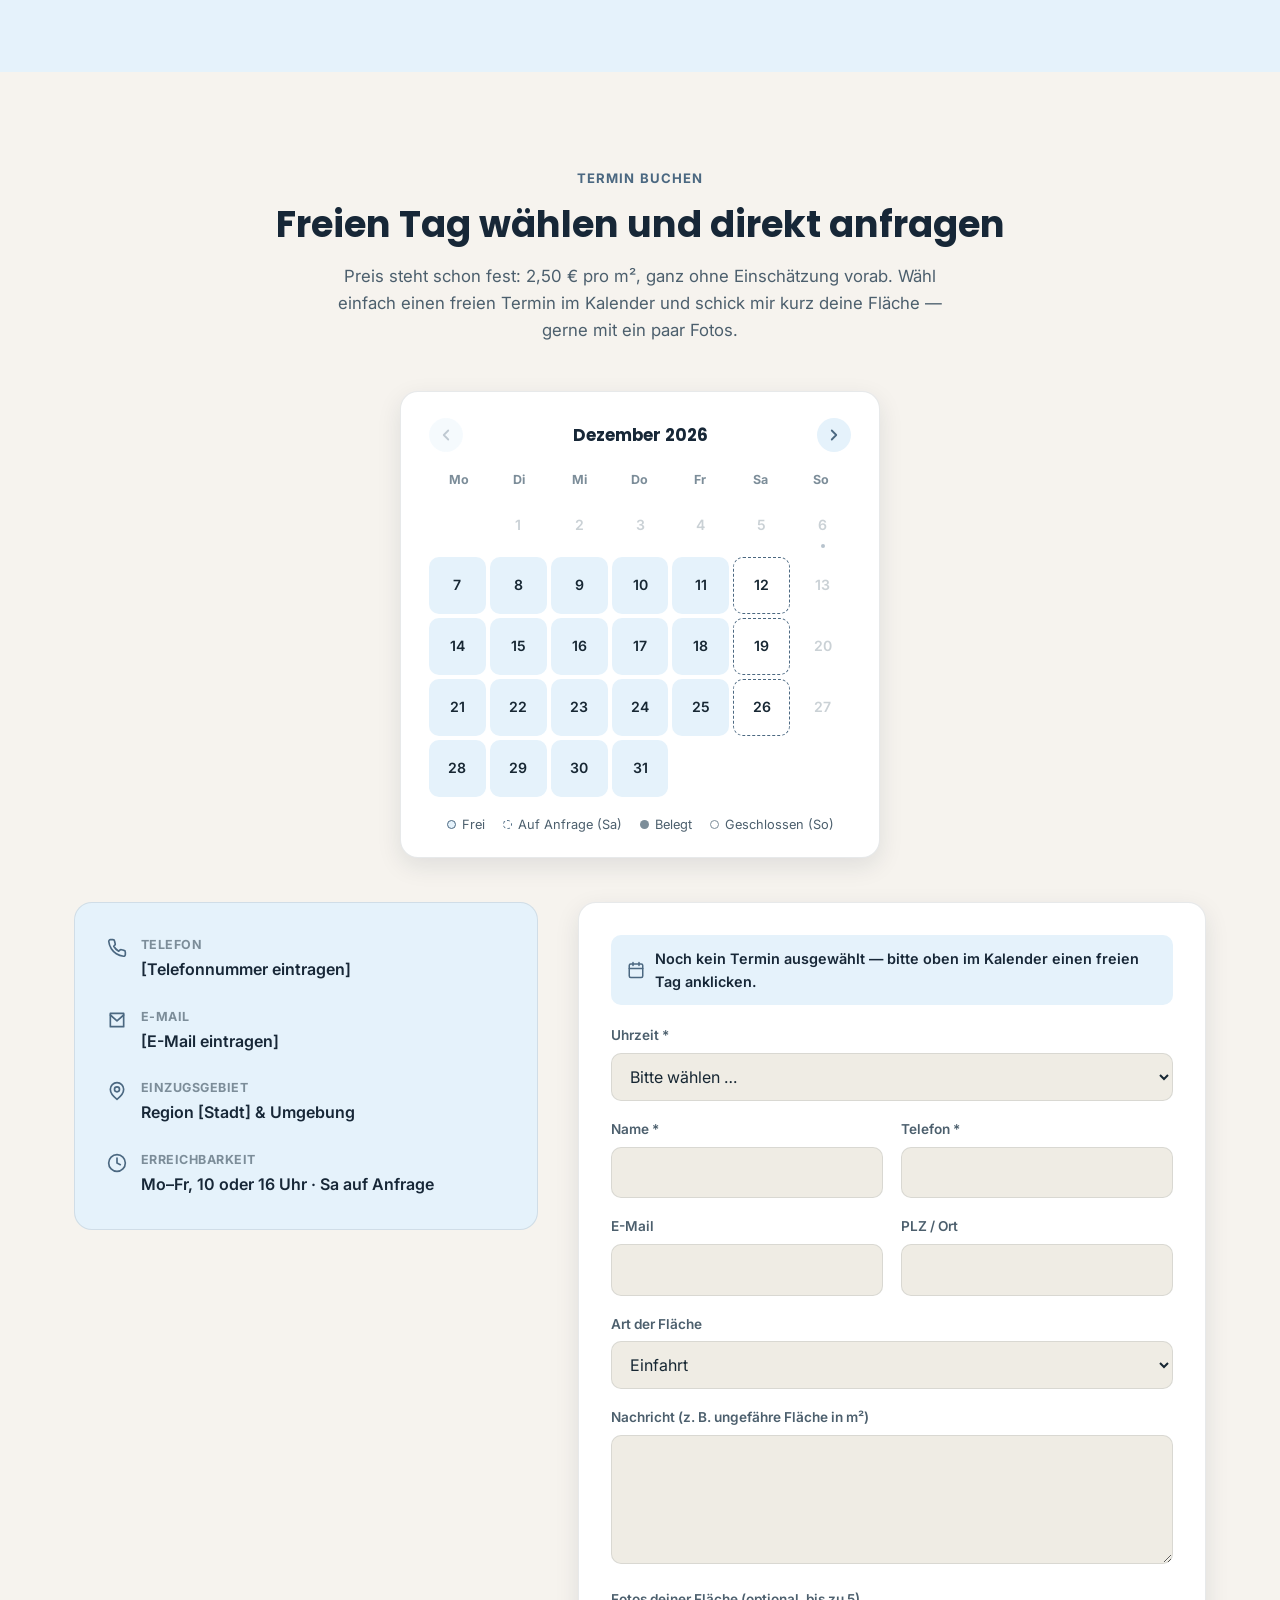
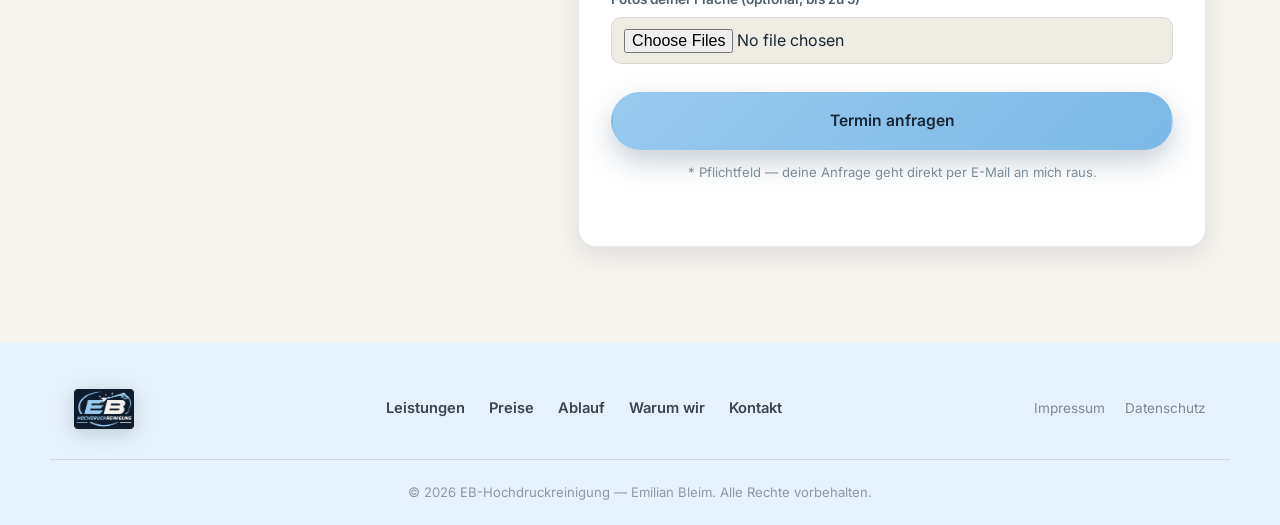
==== commit d09c8c75: "Komplettes Redesign auf Baby-Blau & Cremeweiß mit neuem Logo Neues Logo eingebaut (kompakte, abgerun" ====
--- a/index.html
+++ b/index.html
@@ -5,7 +5,7 @@
 <meta name="viewport" content="width=device-width, initial-scale=1.0">
 <title>EB-Hochdruckreinigung — Einfahrten, Terrassen &amp; Pflaster wie neu</title>
 <meta name="description" content="EB-Hochdruckreinigung (Emilian Bleim) reinigt Einfahrten, Terrassen, Gehwege und Pflasterflächen schonend und gründlich. Fester Preis von 2,50 € pro m², direkt online buchbar.">
-<meta name="theme-color" content="#004788">
+<meta name="theme-color" content="#f6f3ee">
 <link rel="icon" type="image/svg+xml" href="assets/favicon.svg">
 <script>
 (function () {
@@ -48,7 +48,7 @@
 <header class="site-header" id="siteHeader">
   <div class="container header-inner">
     <a href="#top" class="brand">
-      <img src="assets/logo-eb.png" alt="EB-Hochdruckreinigung" class="brand-logo" width="64" height="44">
+      <img src="assets/logo-eb.png" alt="EB-Hochdruckreinigung" class="brand-logo" width="66" height="44">
     </a>
 
     <div class="header-right">
@@ -466,7 +466,7 @@
 <footer class="site-footer">
   <div class="container footer-inner">
     <a href="#top" class="brand brand--footer">
-      <img src="assets/logo-eb.png" alt="EB-Hochdruckreinigung" class="brand-logo" width="59" height="40">
+      <img src="assets/logo-eb.png" alt="EB-Hochdruckreinigung" class="brand-logo" width="60" height="40">
     </a>
 
     <nav class="footer-nav">
--- a/css/style.css
+++ b/css/style.css
@@ -1,42 +1,43 @@
 /* ===================================================================
    EB-Hochdruckreinigung — Emilian Bleim
-   Identity: Logo-Blau & Logo-Orange, klar und selbstbewusst
+   Identity: Baby-Blau & Cremeweiß, sampled from der Logo-Grafik
    =================================================================== */
 
 :root {
-  /* Logo blues (sampled from the logo artwork) */
-  --blue-deep:  #004788;
-  --blue:       #0081f8;
-  --blue-2:     #0074df;
-  --blue-bright:#2e98f9;
-  --blue-pale:  #ebf5fe;
-  --sky:        #d9ecfe;
-
-  /* Logo orange (sampled from the logo artwork) */
-  --sun:        #fd5e01;
-  --sun-2:      #cf4d01;
-
-  /* Fresh accent (checkmarks / success) */
-  --mint:       #2fb88a;
+  /* Logo blues */
+  --blue-deep:  #172737;   /* navy — headings, high-contrast text */
+  --blue:       #4b6881;   /* readable mid-blue — icons, links, accents */
+  --blue-2:     #3e586e;   /* darker hover variant */
+  --blue-bright:#98caef;   /* baby blue — splashy fills: buttons, blobs, chips */
+  --blue-pale:  #e5f2fb;   /* light blue tint */
+  --sky:        #f3f9fd;   /* near-white blue tint */
+
+  /* Warm creamy neutrals (the "weiß" half of the palette) */
+  --cream:      #f6f3ee;
+  --cream-alt:  #efece4;
+
+  /* Status accents */
+  --mint:       #2fb88a;   /* success */
+  --danger:     #d6555a;   /* form errors */
 
   /* Raw neutral */
   --white:      #ffffff;
-  --line-d:     rgba(234, 246, 253, 0.14);
+  --line-d:     rgba(23, 39, 55, 0.12);
 
   /* ---- Theme-aware semantic tokens (light defaults) ---- */
-  --bg:         #ffffff;
-  --bg-alt:     #f5fafc;
+  --bg:         var(--cream);
+  --bg-alt:     var(--cream-alt);
   --surface:    #ffffff;
-  --header-bg:  rgba(255, 255, 255, 0.88);
+  --header-bg:  rgba(246, 243, 238, 0.88);
   --text:       #172733;
   --text-muted: #4c5f6d;
   --text-faint: #7c8d99;
   --border:     rgba(23, 39, 51, 0.1);
-  --heading:    #004788;
-  --accent:     #0081f8;
-  --chip-bg:    #ebf5fe;
-  --shadow:     0 24px 60px rgba(0, 71, 136, 0.16);
-  --shadow-sm:  0 8px 24px rgba(0, 71, 136, 0.1);
+  --heading:    var(--blue-deep);
+  --accent:     var(--blue);
+  --chip-bg:    var(--blue-pale);
+  --shadow:     0 24px 60px rgba(23, 39, 55, 0.14);
+  --shadow-sm:  0 8px 24px rgba(23, 39, 55, 0.1);
 
   /* Type */
   --display: "Poppins", -apple-system, "Segoe UI", Roboto, Helvetica, Arial, sans-serif;
@@ -48,17 +49,17 @@
 }
 
 [data-theme="dark"] {
-  --bg:         #0b1a26;
-  --bg-alt:     #0f2230;
-  --surface:    #122837;
-  --header-bg:  rgba(11, 26, 38, 0.88);
-  --text:       #e7f1f7;
-  --text-muted: #a9c0cd;
-  --text-faint: #85a0af;
+  --bg:         #0e1c2a;
+  --bg-alt:     #122536;
+  --surface:    #16293b;
+  --header-bg:  rgba(14, 28, 42, 0.88);
+  --text:       #eef3f7;
+  --text-muted: #b7c6d1;
+  --text-faint: #8fa2b0;
   --border:     rgba(234, 246, 253, 0.12);
-  --heading:    #8cc6fc;
-  --accent:     #59adfa;
-  --chip-bg:    rgba(0, 129, 248, 0.14);
+  --heading:    #a9d6f7;
+  --accent:     #98caef;
+  --chip-bg:    rgba(152, 202, 239, 0.14);
   --shadow:     0 24px 60px rgba(0, 0, 0, 0.45);
   --shadow-sm:  0 8px 24px rgba(0, 0, 0, 0.35);
 }
@@ -125,18 +126,18 @@
   white-space: nowrap;
 }
 .btn-primary {
-  background: linear-gradient(135deg, var(--sun) 0%, var(--sun-2) 100%);
-  color: #1f1200;
-  box-shadow: 0 12px 28px rgba(253, 94, 1, 0.35);
-}
-.btn-primary:hover { transform: translateY(-2px); box-shadow: 0 16px 34px rgba(253, 94, 1, 0.45); }
+  background: linear-gradient(135deg, var(--blue-bright) 0%, #7cb8e6 100%);
+  color: var(--blue-deep);
+  box-shadow: 0 12px 28px rgba(75, 104, 129, 0.3);
+}
+.btn-primary:hover { transform: translateY(-2px); box-shadow: 0 16px 34px rgba(75, 104, 129, 0.4); }
 .btn-ghost {
-  background: rgba(255, 255, 255, 0.12);
-  border-color: rgba(255, 255, 255, 0.5);
-  color: var(--white);
+  background: rgba(152, 202, 239, 0.12);
+  border-color: rgba(152, 202, 239, 0.55);
+  color: var(--heading);
   backdrop-filter: blur(4px);
 }
-.btn-ghost:hover { background: rgba(255, 255, 255, 0.22); transform: translateY(-2px); }
+.btn-ghost:hover { background: rgba(152, 202, 239, 0.22); transform: translateY(-2px); }
 .btn-call {
   background: var(--surface);
   color: var(--heading);
@@ -173,7 +174,7 @@
 .header-right { display: flex; align-items: center; gap: 22px; }
 
 .brand { display: flex; align-items: center; gap: 12px; }
-.brand-logo { flex-shrink: 0; }
+.brand-logo { flex-shrink: 0; filter: drop-shadow(0 4px 10px rgba(23,39,55,0.18)); }
 
 .main-nav { display: flex; align-items: center; gap: 30px; }
 .main-nav a:not(.btn) {
@@ -239,20 +240,21 @@
 .hero {
   position: relative;
   overflow: hidden;
-  background: linear-gradient(160deg, var(--blue-deep) 0%, var(--blue) 55%, var(--blue-2) 100%);
+  background: linear-gradient(180deg, var(--chip-bg) 0%, var(--bg) 100%);
   padding: 70px 0 130px;
+  transition: background-color 0.35s var(--ease);
 }
 .hero-bg { position: absolute; inset: 0; overflow: hidden; z-index: 0; }
 .hero-blob {
   position: absolute;
   border-radius: 50%;
   filter: blur(2px);
-  opacity: 0.16;
-  background: var(--white);
+  opacity: 0.55;
+  background: var(--blue-bright);
 }
 .hero-blob--1 { width: 420px; height: 420px; top: -160px; right: -120px; }
-.hero-blob--2 { width: 300px; height: 300px; bottom: -120px; left: -80px; opacity: 0.1; }
-.hero-drops { position: absolute; inset: 0; width: 100%; height: 100%; fill: rgba(255,255,255,0.5); }
+.hero-blob--2 { width: 300px; height: 300px; bottom: -120px; left: -80px; opacity: 0.35; }
+.hero-drops { position: absolute; inset: 0; width: 100%; height: 100%; fill: rgba(75, 104, 129, 0.1); }
 
 .hero-inner {
   position: relative;
@@ -270,19 +272,19 @@
   font-size: 0.82rem;
   letter-spacing: 0.08em;
   text-transform: uppercase;
-  color: var(--sun);
+  color: var(--accent);
   margin-bottom: 14px;
 }
 .eyebrow--center { display: block; text-align: center; color: var(--accent); }
-.eyebrow--onDark { color: var(--sun); }
+.eyebrow--onDark { color: var(--accent); }
 
 .hero-copy h1 {
-  color: var(--white);
+  color: var(--heading);
   font-size: clamp(2.2rem, 4.6vw, 3.4rem);
   margin-bottom: 20px;
 }
 .hero-lead {
-  color: var(--sky);
+  color: var(--text-muted);
   font-size: 1.08rem;
   max-width: 46ch;
   margin-bottom: 30px;
@@ -296,17 +298,17 @@
   gap: 8px;
   font-size: 0.88rem;
   font-weight: 600;
-  color: var(--white);
-}
-.trust-badges svg { color: var(--sun); flex-shrink: 0; }
+  color: var(--text);
+}
+.trust-badges svg { color: var(--accent); flex-shrink: 0; }
 
 .hero-visual { display: flex; justify-content: center; }
 .hero-card {
   display: flex;
   align-items: center;
   gap: 14px;
-  background: rgba(255, 255, 255, 0.1);
-  border: 1px solid rgba(255, 255, 255, 0.25);
+  background: rgba(255, 255, 255, 0.65);
+  border: 1px solid rgba(152, 202, 239, 0.5);
   border-radius: 22px;
   padding: 18px;
   backdrop-filter: blur(6px);
@@ -317,7 +319,7 @@
   border-radius: 14px;
   position: relative;
   overflow: hidden;
-  box-shadow: inset 0 0 0 1px rgba(255,255,255,0.15);
+  box-shadow: inset 0 0 0 1px rgba(23,39,55,0.12);
   background-size: cover;
   background-position: center 25%;
 }
@@ -334,10 +336,10 @@
   font-weight: 700;
   padding: 3px 9px;
   border-radius: 999px;
-  background: rgba(0, 71, 136, 0.85);
+  background: rgba(23, 39, 55, 0.85);
   color: var(--white);
 }
-.hero-card-arrow { color: var(--sun); flex-shrink: 0; }
+.hero-card-arrow { color: var(--accent); flex-shrink: 0; }
 
 .hero-wave {
   position: absolute;
@@ -351,8 +353,9 @@
 .section { padding: 96px 0; }
 .section--tinted { background: var(--bg-alt); transition: background-color 0.35s var(--ease); }
 .section--dark {
-  background: linear-gradient(160deg, var(--blue-deep) 0%, #083a61 100%);
-  color: var(--sky);
+  background: var(--chip-bg);
+  color: var(--text-muted);
+  transition: background-color 0.35s var(--ease);
 }
 .section-title {
   text-align: center;
@@ -360,7 +363,7 @@
   max-width: 34ch;
   margin: 0 auto 16px;
 }
-.section-title--onDark { color: var(--white); }
+.section-title--onDark { color: var(--heading); }
 .section-lead {
   text-align: center;
   color: var(--text-muted);
@@ -482,8 +485,8 @@
   border-radius: 999px;
   color: var(--white);
 }
-.ba-tag--after { right: 16px; background: rgba(0, 129, 248, 0.9); }
-.ba-tag--before { left: 16px; background: rgba(74, 58, 30, 0.85); }
+.ba-tag--after { right: 16px; background: rgba(75, 104, 129, 0.9); }
+.ba-tag--before { left: 16px; background: rgba(23, 39, 55, 0.85); }
 
 .ba-handle {
   position: absolute;
@@ -528,12 +531,12 @@
   top: -14px; left: 22px;
   width: 30px; height: 30px;
   border-radius: 50%;
-  background: var(--sun);
-  color: #1f1200;
+  background: var(--blue-bright);
+  color: var(--blue-deep);
   font-weight: 800;
   font-size: 0.9rem;
   display: flex; align-items: center; justify-content: center;
-  box-shadow: 0 6px 14px rgba(224,142,28,0.4);
+  box-shadow: 0 6px 14px rgba(75,104,129,0.35);
 }
 .step-icon {
   width: 54px; height: 54px;
@@ -555,16 +558,16 @@
 .why-item { display: flex; gap: 14px; align-items: flex-start; }
 .why-item svg {
   flex-shrink: 0;
-  color: var(--sun);
+  color: var(--blue);
   margin-top: 4px;
-  background: rgba(255,255,255,0.08);
+  background: rgba(75,104,129,0.1);
   border-radius: 50%;
   padding: 6px;
   width: 22px; height: 22px;
   box-sizing: content-box;
 }
-.why-item h3 { color: var(--white); font-size: 1.02rem; margin-bottom: 6px; }
-.why-item p { color: var(--sky); font-size: 0.92rem; opacity: 0.9; }
+.why-item h3 { color: var(--heading); font-size: 1.02rem; margin-bottom: 6px; }
+.why-item p { color: var(--text-muted); font-size: 0.92rem; }
 
 /* ---------- Booking calendar ---------- */
 .calendar {
@@ -644,10 +647,10 @@
 .calendar-day--empty { visibility: hidden; }
 .calendar-day--onrequest {
   background: transparent;
-  border: 1.5px dashed var(--sun);
+  border: 1.5px dashed var(--blue);
   color: var(--text);
 }
-.calendar-day--selected { background: var(--sun); color: #1f1200; border-color: var(--sun); }
+.calendar-day--selected { background: var(--blue-bright); color: var(--blue-deep); border-color: var(--blue-bright); }
 .calendar-day--today:not(.calendar-day--selected)::after {
   content: "";
   position: absolute;
@@ -668,7 +671,7 @@
 .calendar-legend span { display: flex; align-items: center; gap: 6px; }
 .cal-dot { width: 9px; height: 9px; border-radius: 50%; display: inline-block; }
 .cal-dot--free { background: var(--chip-bg); border: 1.5px solid var(--accent); }
-.cal-dot--onrequest { background: transparent; border: 1.5px dashed var(--sun); }
+.cal-dot--onrequest { background: transparent; border: 1.5px dashed var(--blue); }
 .cal-dot--booked { background: var(--text-faint); }
 .cal-dot--closed { background: transparent; border: 1.5px solid var(--text-faint); }
 
@@ -766,13 +769,14 @@
   min-height: 1.2em;
 }
 .form-status.is-success { color: var(--mint); }
-.form-status.is-error { color: var(--sun-2); }
+.form-status.is-error { color: var(--danger); }
 
 /* ---------- Footer ---------- */
 .site-footer {
-  background: #06263f;
-  color: var(--sky);
+  background: var(--chip-bg);
+  color: var(--text-muted);
   padding: 46px 0 22px;
+  transition: background-color 0.35s var(--ease);
 }
 .footer-inner {
   display: flex;
@@ -783,9 +787,9 @@
   padding-bottom: 30px;
   border-bottom: 1px solid var(--line-d);
 }
-.brand--footer .brand-name { color: var(--white); }
+.brand--footer .brand-name { color: var(--heading); }
 .footer-nav { display: flex; gap: 24px; flex-wrap: wrap; }
-.footer-nav a { font-weight: 600; font-size: 0.92rem; color: var(--sky); opacity: 0.85; }
+.footer-nav a { font-weight: 600; font-size: 0.92rem; color: var(--heading); opacity: 0.85; }
 .footer-nav a:hover { opacity: 1; }
 .footer-legal { display: flex; gap: 20px; font-size: 0.85rem; }
 .footer-legal a { opacity: 0.7; }
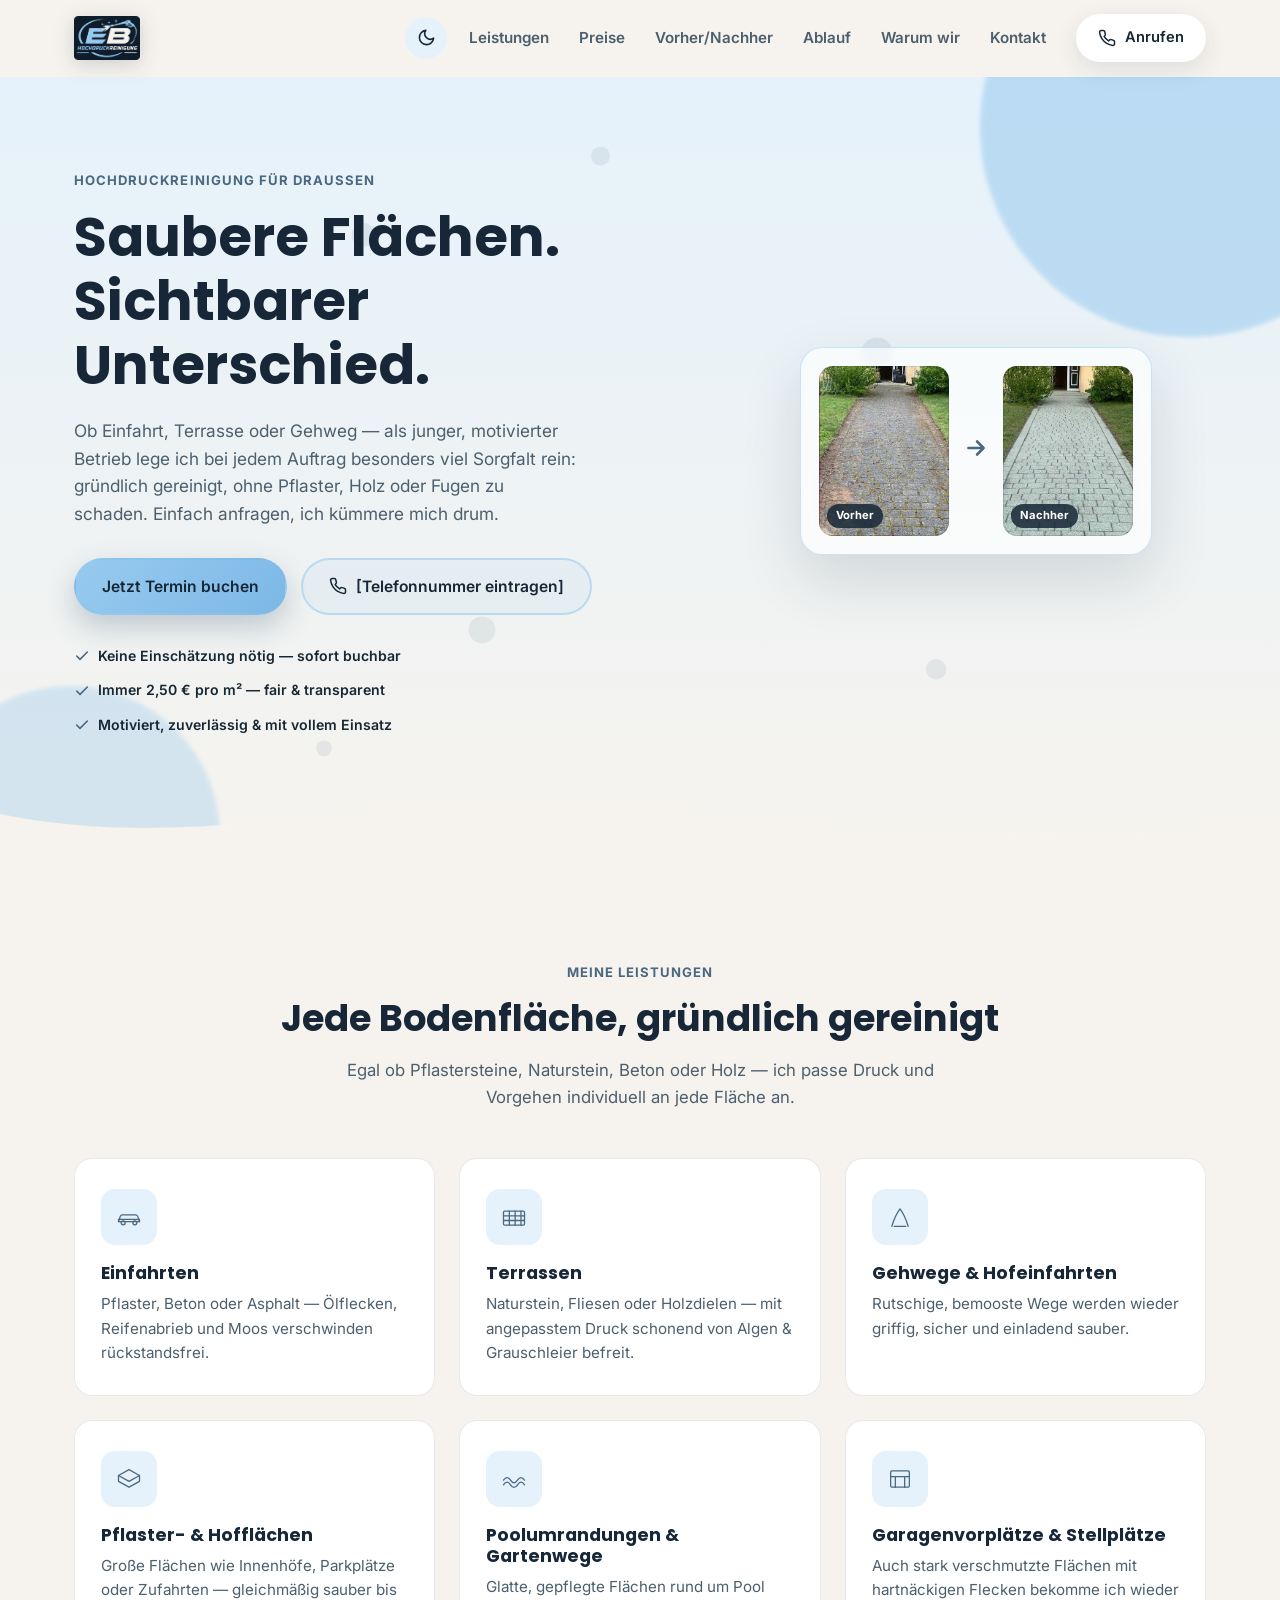
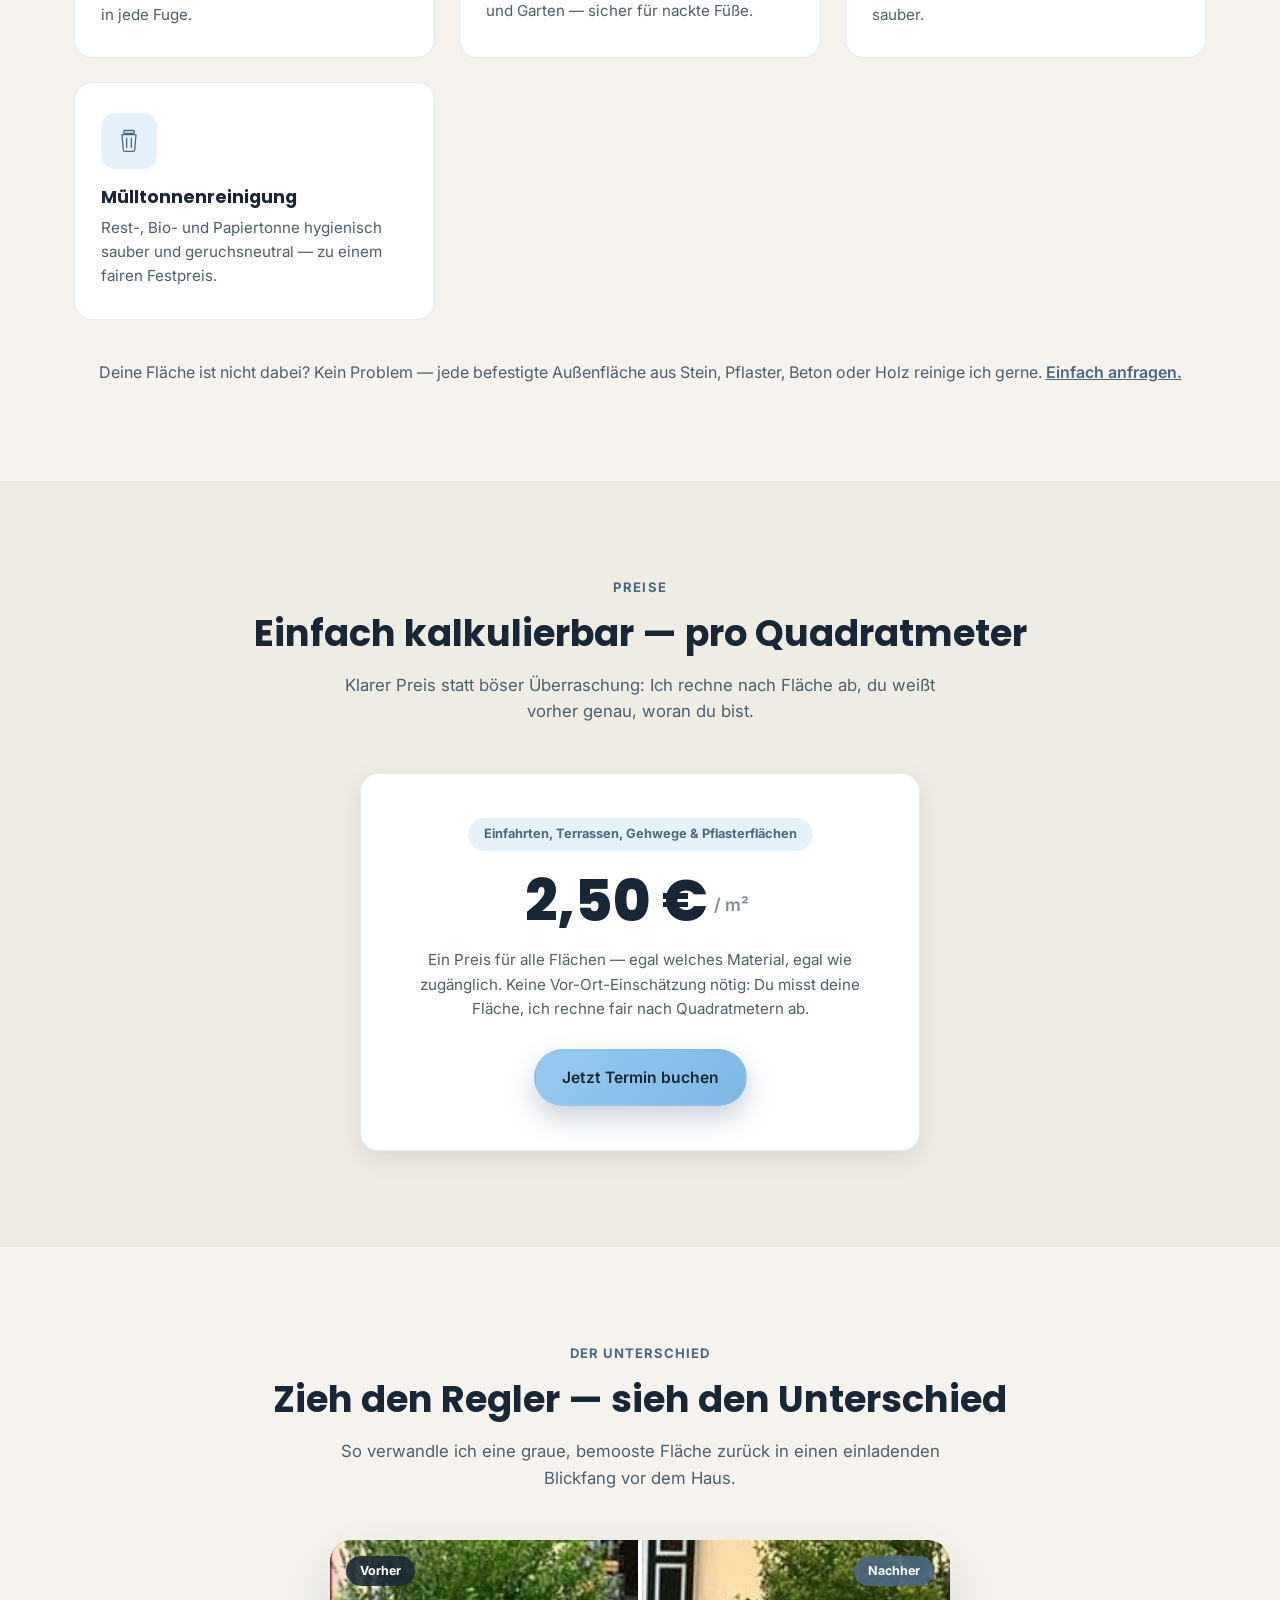
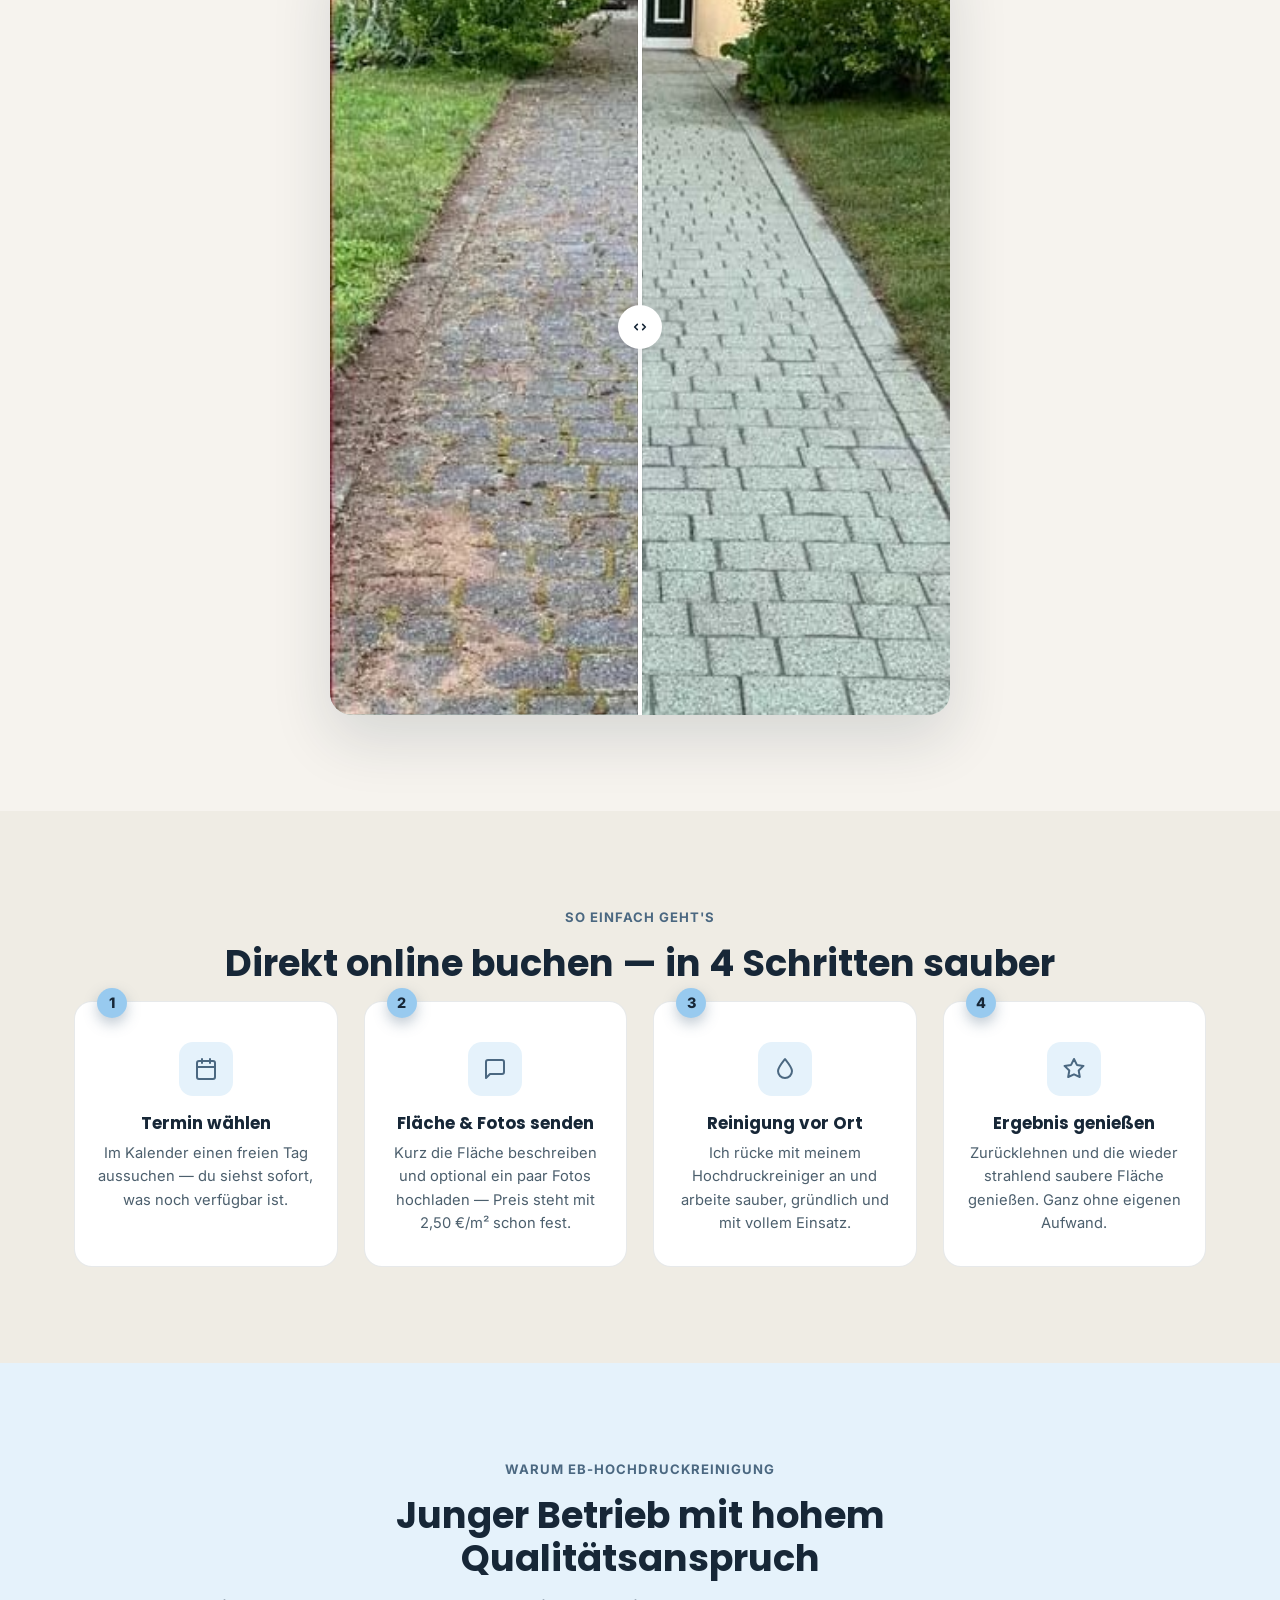
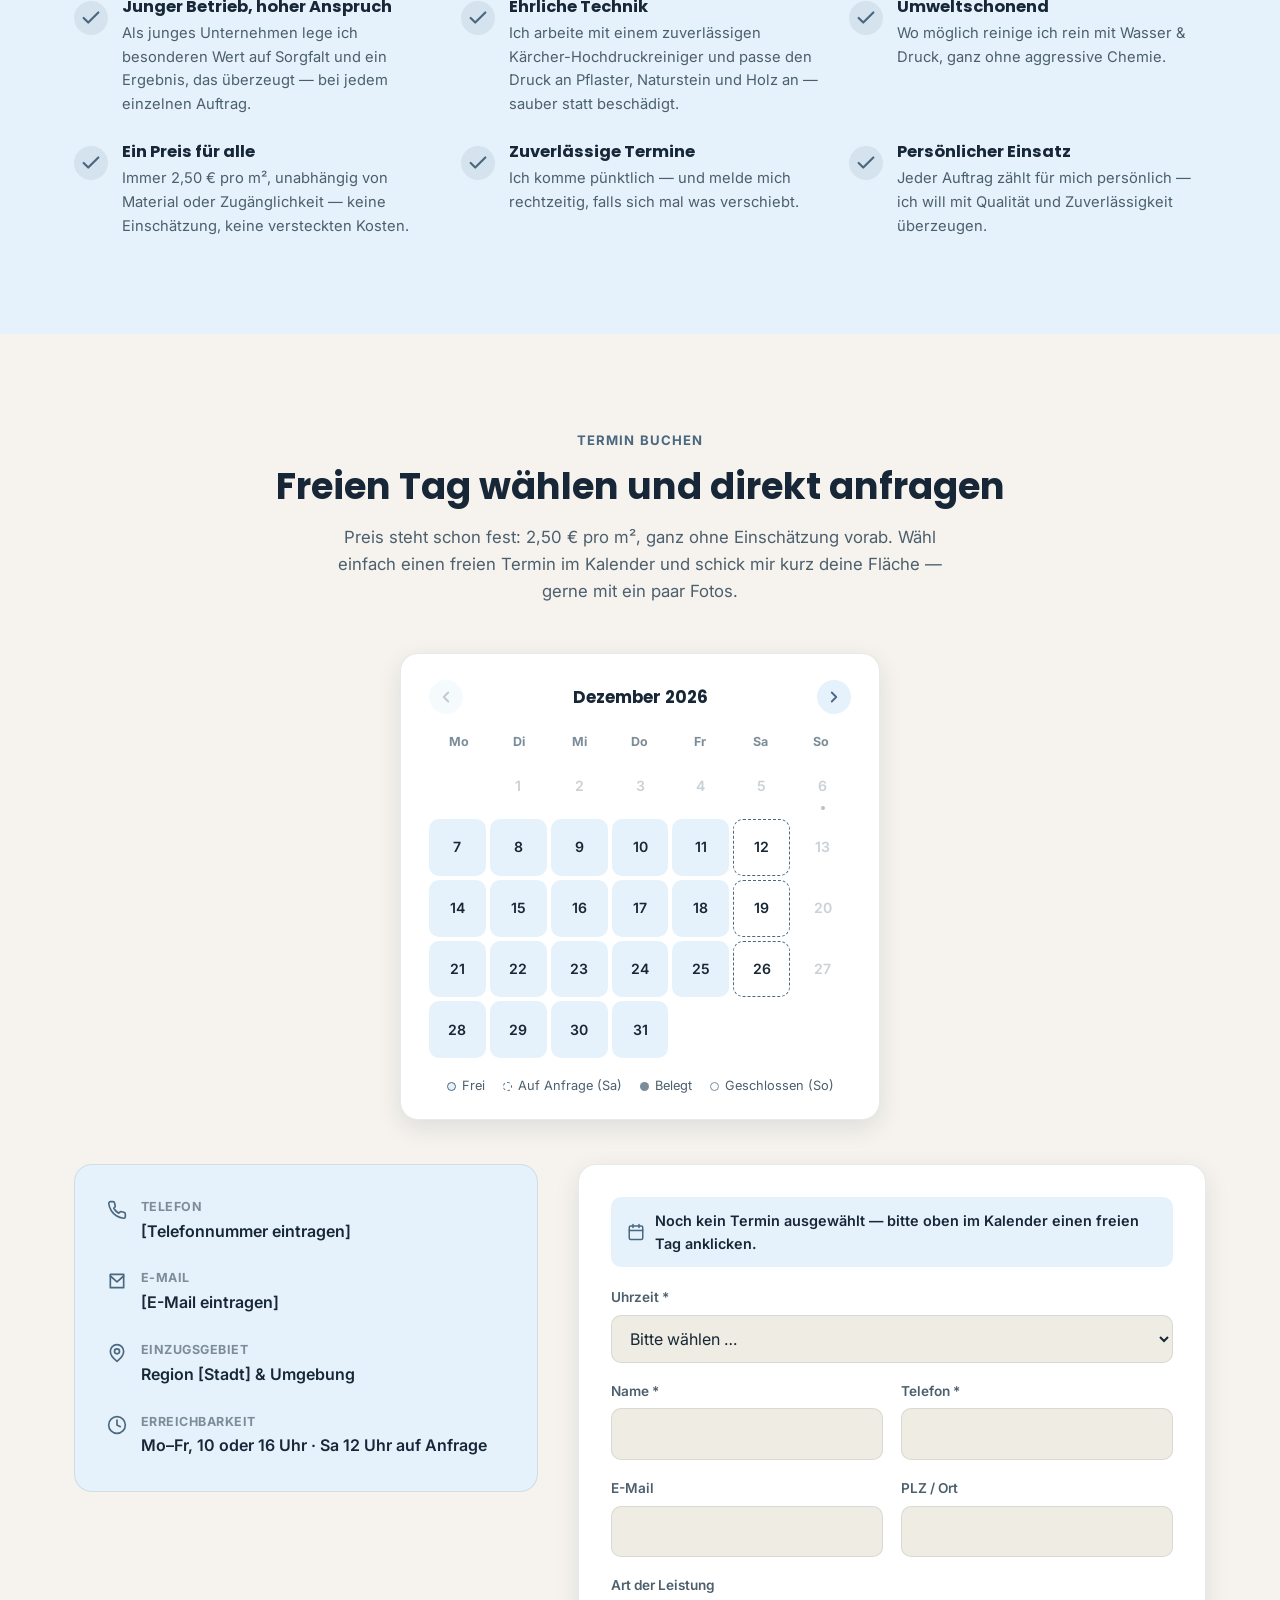
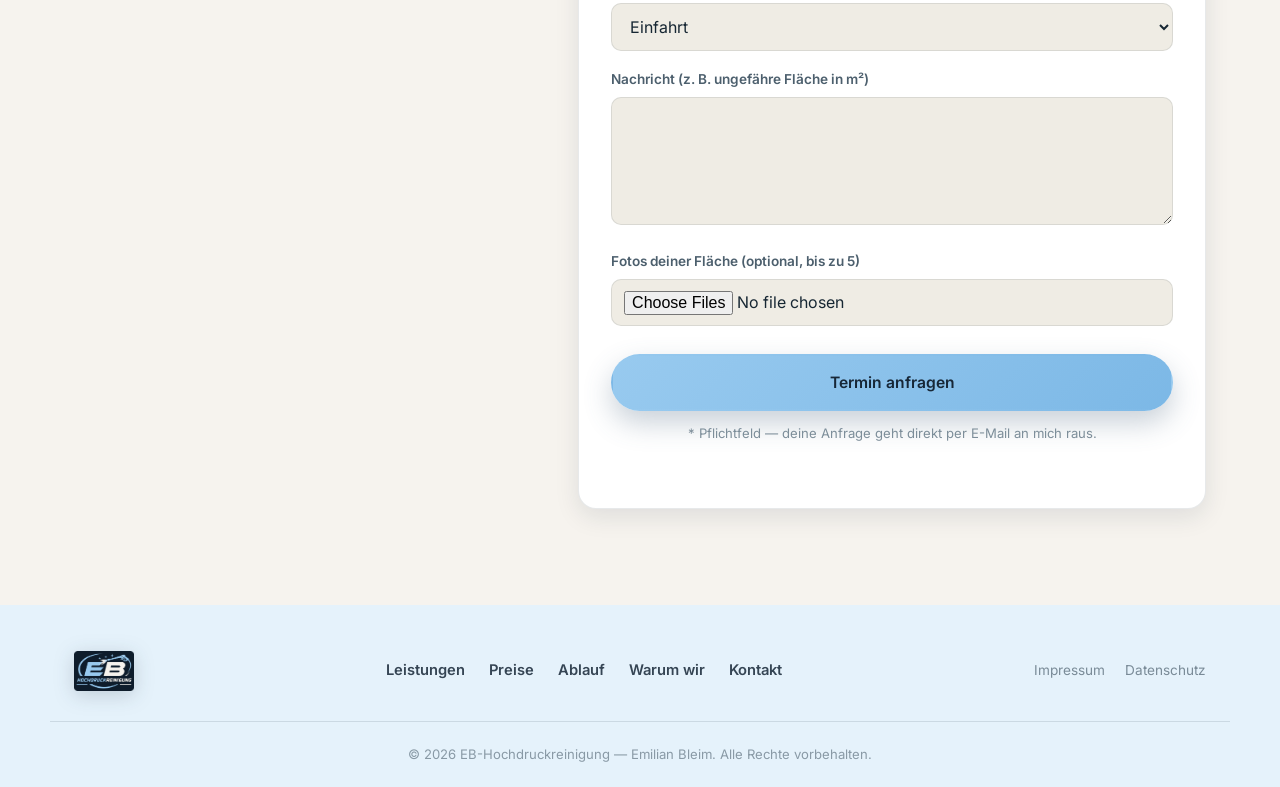
==== commit 9528060b: "Mülltonnenreinigung ergänzen, Samstagstermine auf 12 Uhr fixieren Neue Leistung "Mülltonnenreinigung" ====
--- a/index.html
+++ b/index.html
@@ -4,7 +4,7 @@
 <meta charset="UTF-8">
 <meta name="viewport" content="width=device-width, initial-scale=1.0">
 <title>EB-Hochdruckreinigung — Einfahrten, Terrassen &amp; Pflaster wie neu</title>
-<meta name="description" content="EB-Hochdruckreinigung (Emilian Bleim) reinigt Einfahrten, Terrassen, Gehwege und Pflasterflächen schonend und gründlich. Fester Preis von 2,50 € pro m², direkt online buchbar.">
+<meta name="description" content="EB-Hochdruckreinigung (Emilian Bleim) reinigt Einfahrten, Terrassen, Gehwege und Pflasterflächen schonend und gründlich, plus Mülltonnenreinigung zum fairen Preis. Fester Preis von 2,50 € pro m², direkt online buchbar.">
 <meta name="theme-color" content="#f6f3ee">
 <link rel="icon" type="image/svg+xml" href="assets/favicon.svg">
 <script>
@@ -30,7 +30,7 @@
   "name": "EB-Hochdruckreinigung",
   "alternateName": "Emilian Bleim – Hochdruckreinigung",
   "image": "assets/logo-eb.png",
-  "description": "Professionelle Hochdruckreinigung von Einfahrten, Terrassen, Gehwegen und Pflasterflächen.",
+  "description": "Professionelle Hochdruckreinigung von Einfahrten, Terrassen, Gehwegen und Pflasterflächen sowie Mülltonnenreinigung.",
   "founder": "Emilian Bleim",
   "areaServed": "Region [Stadt] & Umgebung",
   "telephone": "[Telefonnummer eintragen]",
@@ -194,6 +194,14 @@
           <h3>Garagenvorplätze &amp; Stellplätze</h3>
           <p>Auch stark verschmutzte Flächen mit hartnäckigen Flecken bekomme ich wieder sauber.</p>
         </div>
+
+        <div class="service-card reveal">
+          <span class="service-icon">
+            <svg viewBox="0 0 48 48" width="28" height="28" fill="none" stroke="currentColor" stroke-width="2.2" stroke-linecap="round" stroke-linejoin="round"><rect x="15" y="6" width="18" height="5" rx="1.5"/><path d="M12 13h24l-2.2 26a3 3 0 0 1-3 2.8H17.2a3 3 0 0 1-3-2.8z"/><path d="M20 19v16M28 19v16"/></svg>
+          </span>
+          <h3>Mülltonnenreinigung</h3>
+          <p>Rest-, Bio- und Papiertonne hygienisch sauber und geruchsneutral — zu einem fairen Festpreis.</p>
+        </div>
       </div>
 
       <p class="services-note reveal">
@@ -385,7 +393,7 @@
           </div>
           <div class="contact-info-item">
             <svg viewBox="0 0 24 24" width="20" height="20" fill="none" stroke="currentColor" stroke-width="2" stroke-linecap="round" stroke-linejoin="round"><circle cx="12" cy="12" r="10"/><path d="M12 6v6l4 2"/></svg>
-            <div><span>Erreichbarkeit</span><p>Mo–Fr, 10 oder 16 Uhr · Sa auf Anfrage</p></div>
+            <div><span>Erreichbarkeit</span><p>Mo–Fr, 10 oder 16 Uhr · Sa 12 Uhr auf Anfrage</p></div>
           </div>
         </div>
 
@@ -399,8 +407,8 @@
             <label for="cfSlot">Uhrzeit *</label>
             <select id="cfSlot" name="zeitfenster" required>
               <option value="" disabled selected>Bitte wählen …</option>
-              <option value="10:00 Uhr">10:00 Uhr (Vormittag)</option>
-              <option value="16:00 Uhr">16:00 Uhr (Nachmittag)</option>
+              <option value="10:00 Uhr">10:00 Uhr</option>
+              <option value="16:00 Uhr">16:00 Uhr</option>
             </select>
           </div>
 
@@ -425,13 +433,14 @@
             </div>
           </div>
           <div class="form-field">
-            <label for="cfType">Art der Fläche</label>
+            <label for="cfType">Art der Leistung</label>
             <select id="cfType" name="type">
               <option value="Einfahrt">Einfahrt</option>
               <option value="Terrasse">Terrasse</option>
               <option value="Gehweg / Hofeinfahrt">Gehweg / Hofeinfahrt</option>
               <option value="Pflaster- / Hoffläche">Pflaster- / Hoffläche</option>
               <option value="Poolumrandung / Gartenweg">Poolumrandung / Gartenweg</option>
+              <option value="Mülltonnenreinigung">Mülltonnenreinigung</option>
               <option value="Sonstiges">Sonstiges</option>
             </select>
           </div>
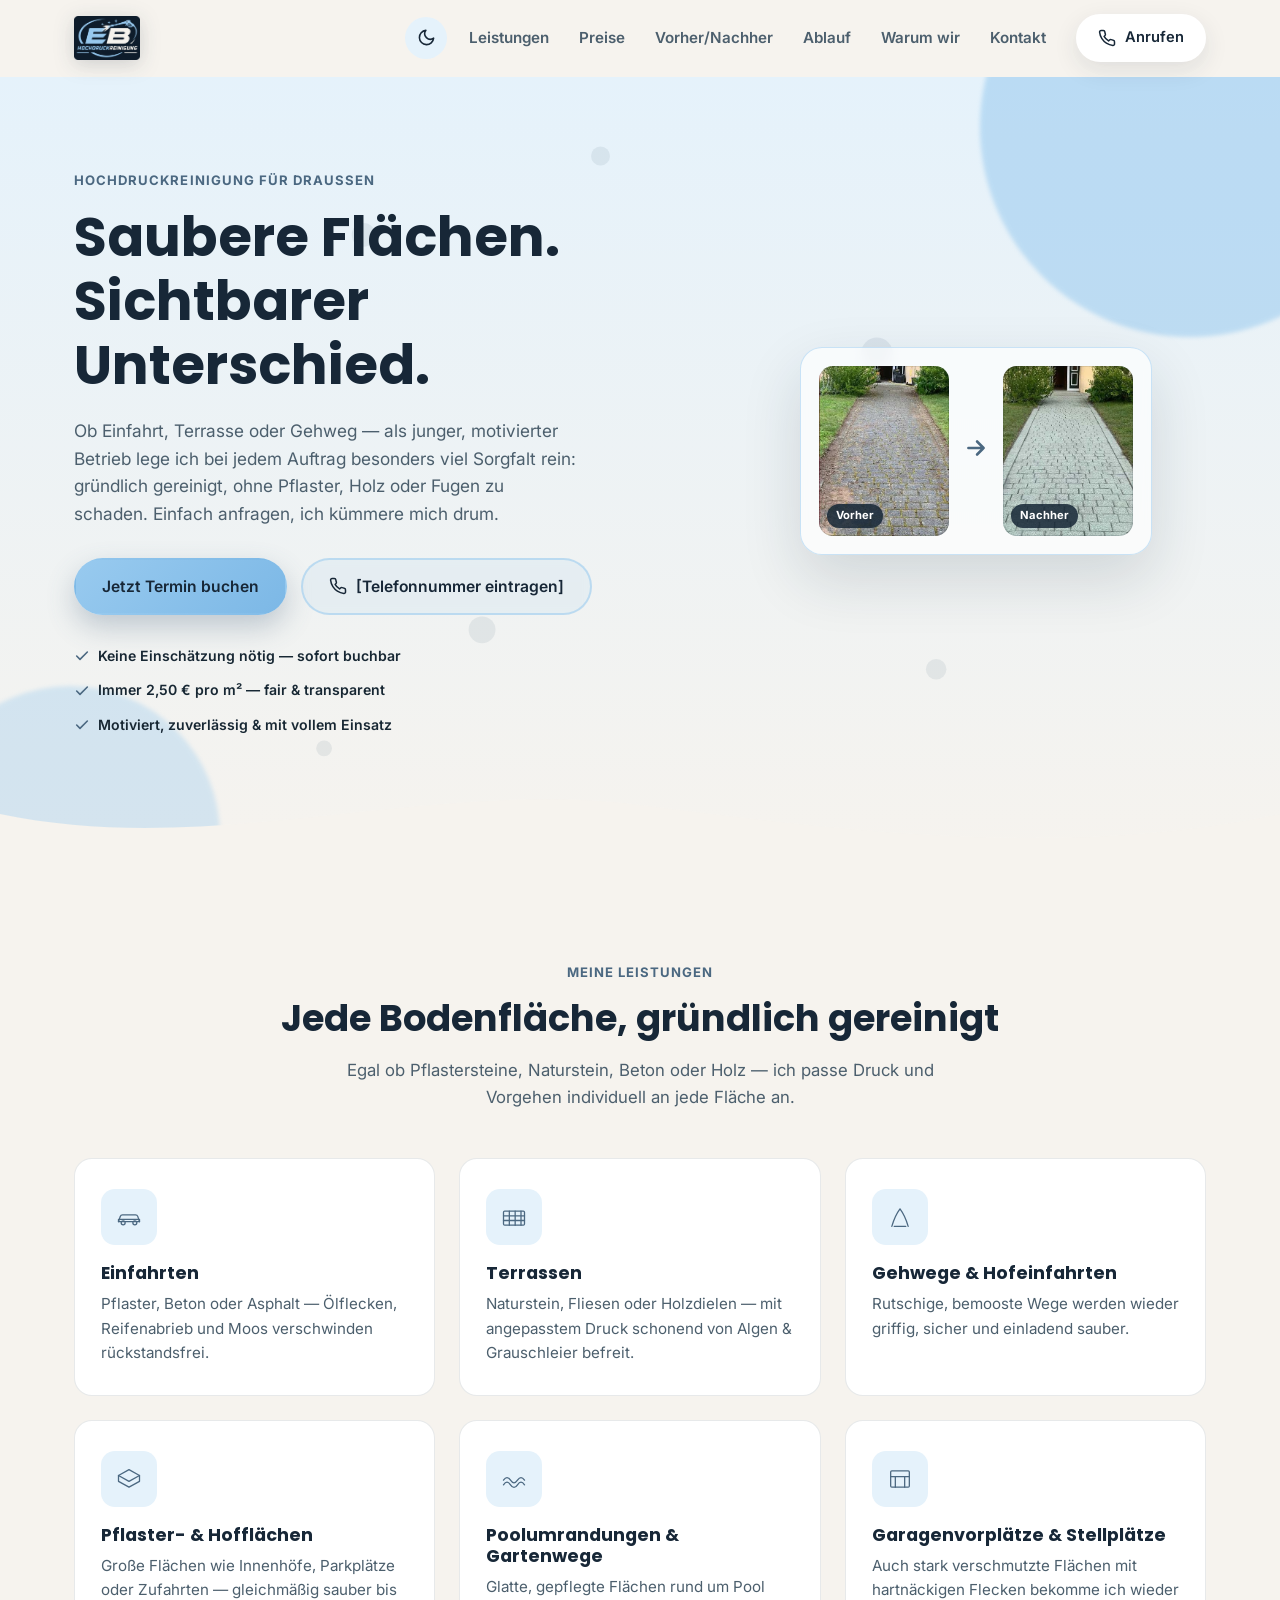
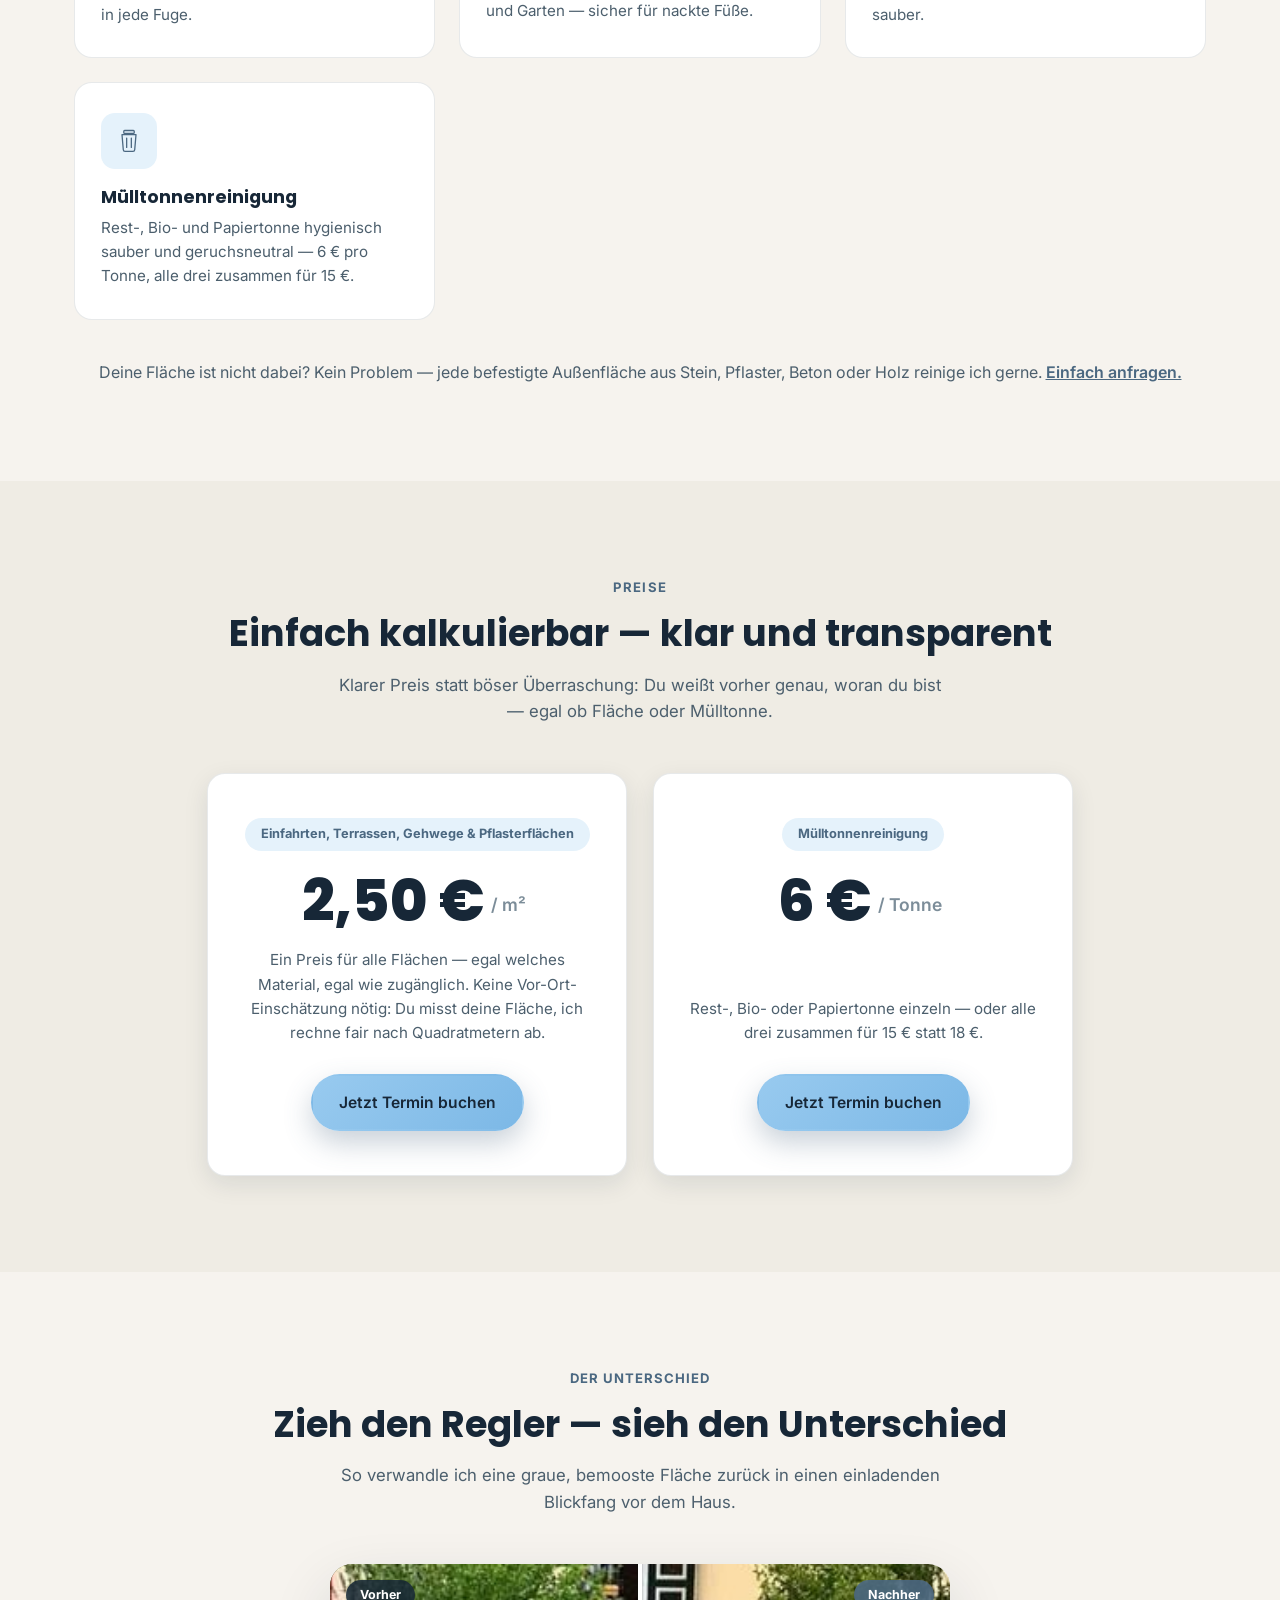
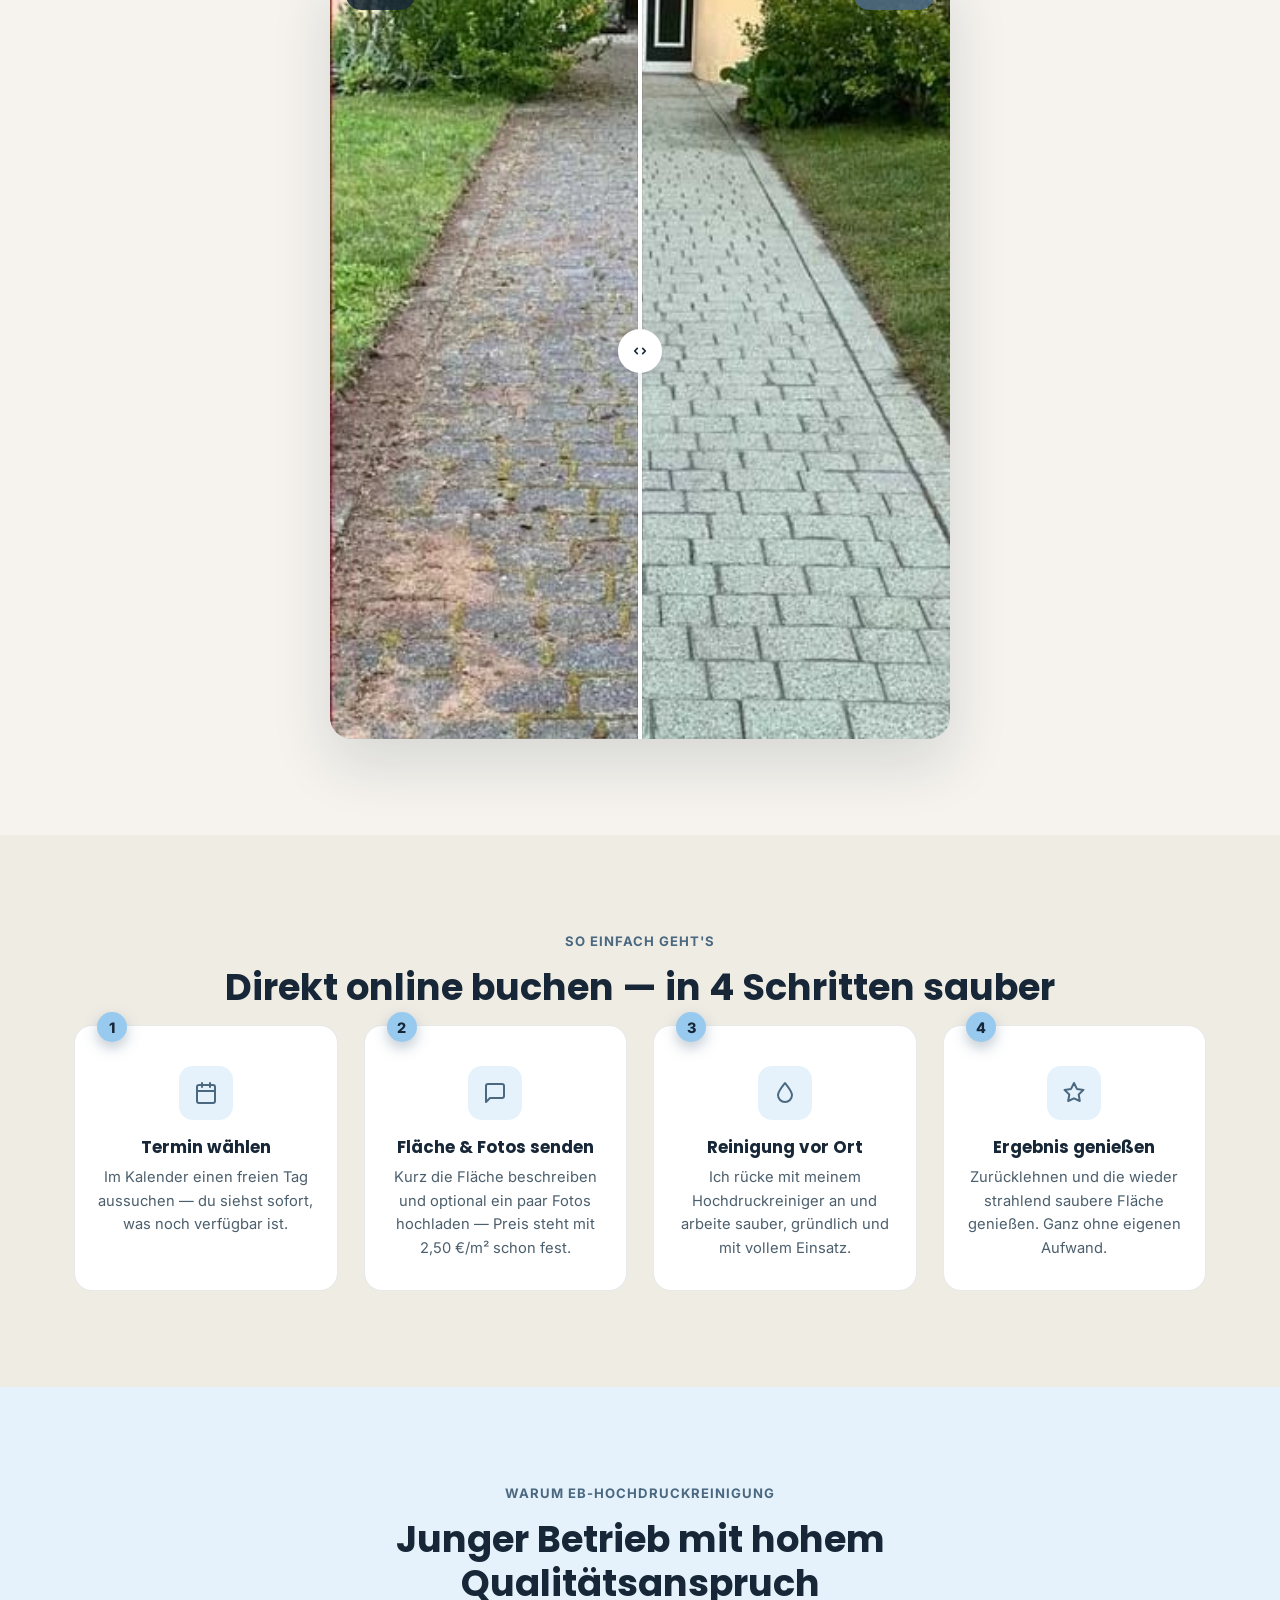
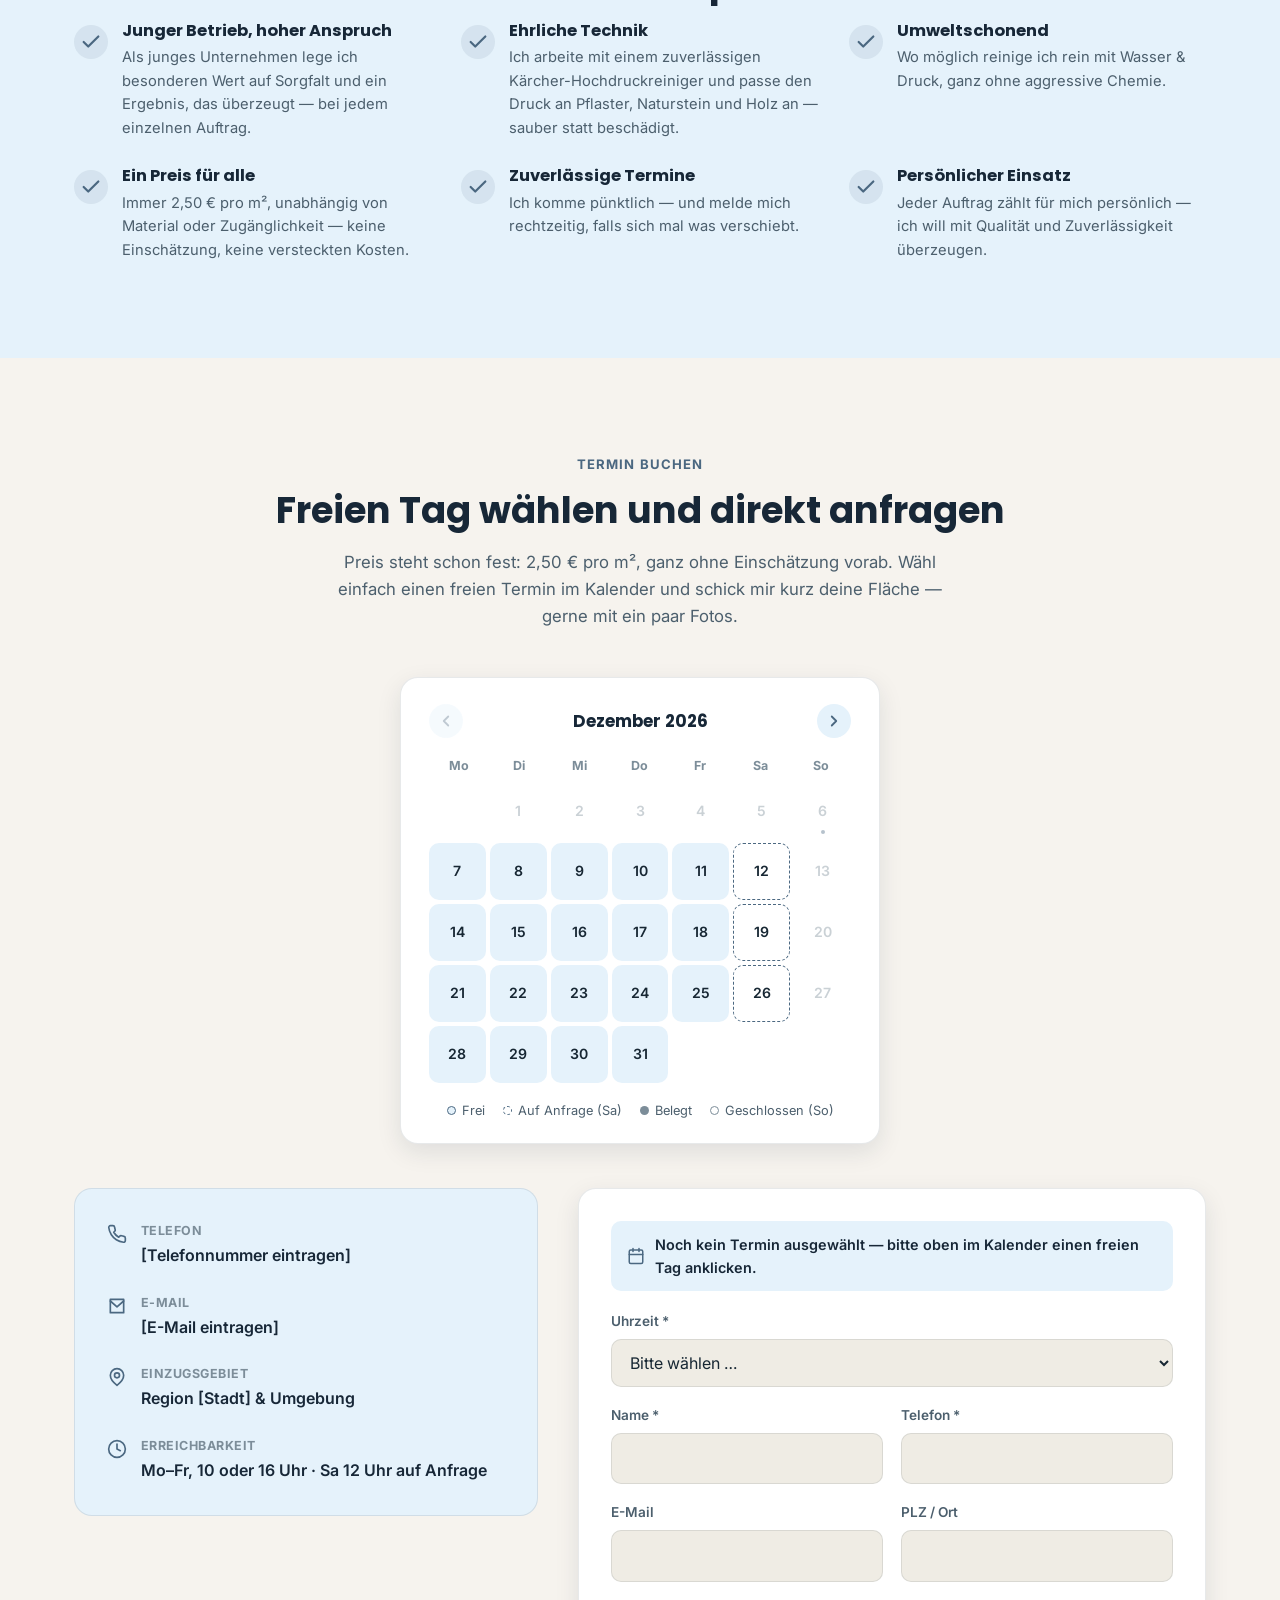
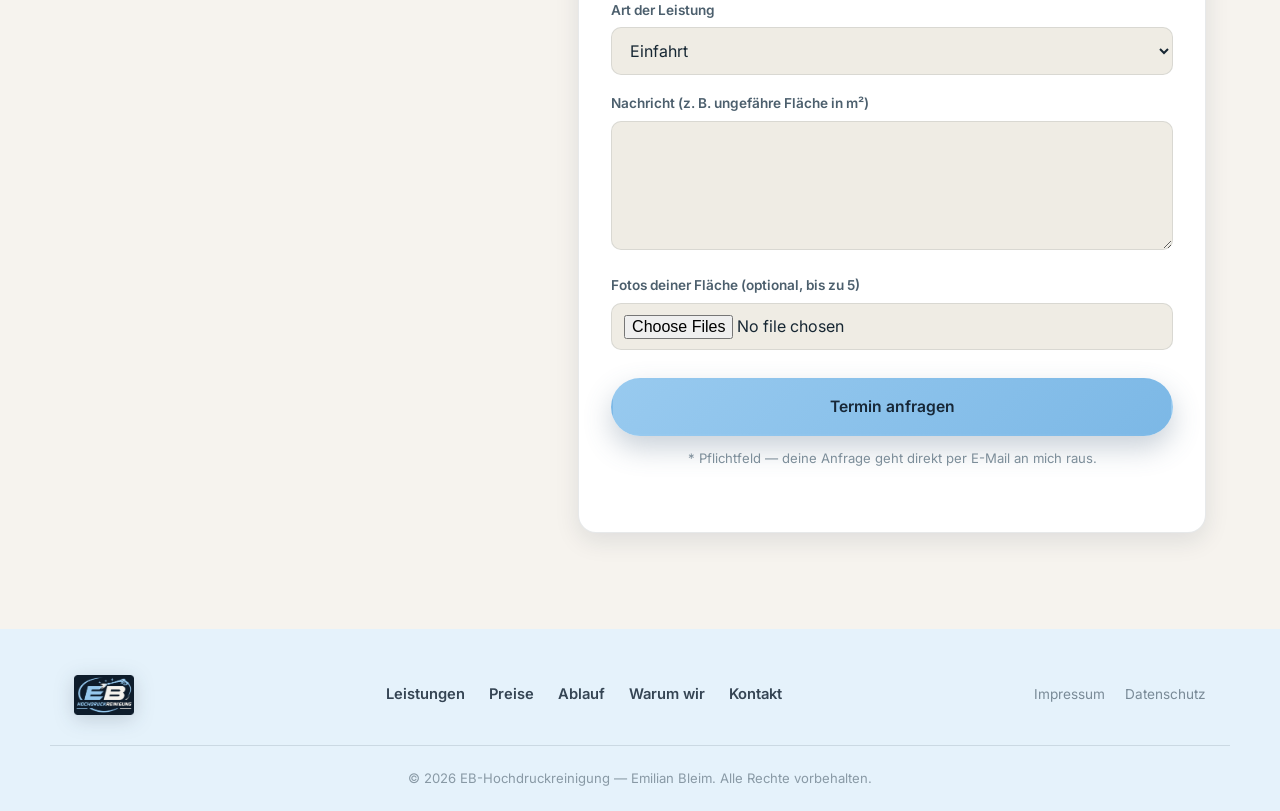
==== commit 99b983ed: "Preis für Mülltonnenreinigung festlegen (6 € / Tonne, Bundle 15 €) Zweite Preiskarte im Preise-Berei" ====
--- a/index.html
+++ b/index.html
@@ -4,7 +4,7 @@
 <meta charset="UTF-8">
 <meta name="viewport" content="width=device-width, initial-scale=1.0">
 <title>EB-Hochdruckreinigung — Einfahrten, Terrassen &amp; Pflaster wie neu</title>
-<meta name="description" content="EB-Hochdruckreinigung (Emilian Bleim) reinigt Einfahrten, Terrassen, Gehwege und Pflasterflächen schonend und gründlich, plus Mülltonnenreinigung zum fairen Preis. Fester Preis von 2,50 € pro m², direkt online buchbar.">
+<meta name="description" content="EB-Hochdruckreinigung (Emilian Bleim) reinigt Einfahrten, Terrassen, Gehwege und Pflasterflächen schonend und gründlich, plus Mülltonnenreinigung ab 6 € pro Tonne. Fester Preis von 2,50 € pro m², direkt online buchbar.">
 <meta name="theme-color" content="#f6f3ee">
 <link rel="icon" type="image/svg+xml" href="assets/favicon.svg">
 <script>
@@ -200,7 +200,7 @@
             <svg viewBox="0 0 48 48" width="28" height="28" fill="none" stroke="currentColor" stroke-width="2.2" stroke-linecap="round" stroke-linejoin="round"><rect x="15" y="6" width="18" height="5" rx="1.5"/><path d="M12 13h24l-2.2 26a3 3 0 0 1-3 2.8H17.2a3 3 0 0 1-3-2.8z"/><path d="M20 19v16M28 19v16"/></svg>
           </span>
           <h3>Mülltonnenreinigung</h3>
-          <p>Rest-, Bio- und Papiertonne hygienisch sauber und geruchsneutral — zu einem fairen Festpreis.</p>
+          <p>Rest-, Bio- und Papiertonne hygienisch sauber und geruchsneutral — 6 € pro Tonne, alle drei zusammen für 15 €.</p>
         </div>
       </div>
 
@@ -216,21 +216,33 @@
   <section class="section section--tinted" id="preise">
     <div class="container">
       <p class="eyebrow eyebrow--center reveal">Preise</p>
-      <h2 class="section-title reveal">Einfach kalkulierbar — pro Quadratmeter</h2>
+      <h2 class="section-title reveal">Einfach kalkulierbar — klar und transparent</h2>
       <p class="section-lead reveal">
-        Klarer Preis statt böser Überraschung: Ich rechne nach Fläche ab,
-        du weißt vorher genau, woran du bist.
+        Klarer Preis statt böser Überraschung: Du weißt vorher genau,
+        woran du bist — egal ob Fläche oder Mülltonne.
       </p>
 
-      <div class="price-card reveal">
-        <div class="price-card-tag">Einfahrten, Terrassen, Gehwege &amp; Pflasterflächen</div>
-        <p class="price-card-amount">2,50&nbsp;€<span>/ m²</span></p>
-        <p class="price-card-note">
-          Ein Preis für alle Flächen — egal welches Material, egal wie
-          zugänglich. Keine Vor-Ort-Einschätzung nötig: Du misst deine
-          Fläche, ich rechne fair nach Quadratmetern ab.
-        </p>
-        <a href="#kontakt" class="btn btn-primary">Jetzt Termin buchen</a>
+      <div class="price-cards">
+        <div class="price-card reveal">
+          <div class="price-card-tag">Einfahrten, Terrassen, Gehwege &amp; Pflasterflächen</div>
+          <p class="price-card-amount">2,50&nbsp;€<span>/ m²</span></p>
+          <p class="price-card-note">
+            Ein Preis für alle Flächen — egal welches Material, egal wie
+            zugänglich. Keine Vor-Ort-Einschätzung nötig: Du misst deine
+            Fläche, ich rechne fair nach Quadratmetern ab.
+          </p>
+          <a href="#kontakt" class="btn btn-primary">Jetzt Termin buchen</a>
+        </div>
+
+        <div class="price-card reveal">
+          <div class="price-card-tag">Mülltonnenreinigung</div>
+          <p class="price-card-amount">6&nbsp;€<span>/ Tonne</span></p>
+          <p class="price-card-note">
+            Rest-, Bio- oder Papiertonne einzeln — oder alle drei
+            zusammen für 15 € statt 18 €.
+          </p>
+          <a href="#kontakt" class="btn btn-primary">Jetzt Termin buchen</a>
+        </div>
       </div>
     </div>
   </section>
--- a/css/style.css
+++ b/css/style.css
@@ -407,6 +407,16 @@
 .services-note a { color: var(--accent); font-weight: 600; text-decoration: underline; }
 
 /* ---------- Price card ---------- */
+.price-cards {
+  display: flex;
+  flex-wrap: wrap;
+  justify-content: center;
+  align-items: stretch;
+  gap: 26px;
+  max-width: 920px;
+  margin: 0 auto;
+}
+.price-cards .price-card { flex: 1 1 320px; max-width: 420px; margin: 0; }
 .price-card {
   max-width: 560px;
   margin: 0 auto;
@@ -416,6 +426,9 @@
   border-radius: var(--radius);
   padding: 44px 34px;
   box-shadow: var(--shadow-sm);
+  display: flex;
+  flex-direction: column;
+  align-items: center;
   transition: background-color 0.3s var(--ease), border-color 0.3s var(--ease);
 }
 .price-card-tag {
@@ -450,6 +463,7 @@
   max-width: 44ch;
   margin: 0 auto 28px;
 }
+.price-cards .price-card-note { margin-top: auto; }
 
 /* ---------- Before / After slider ---------- */
 .ba-slider {
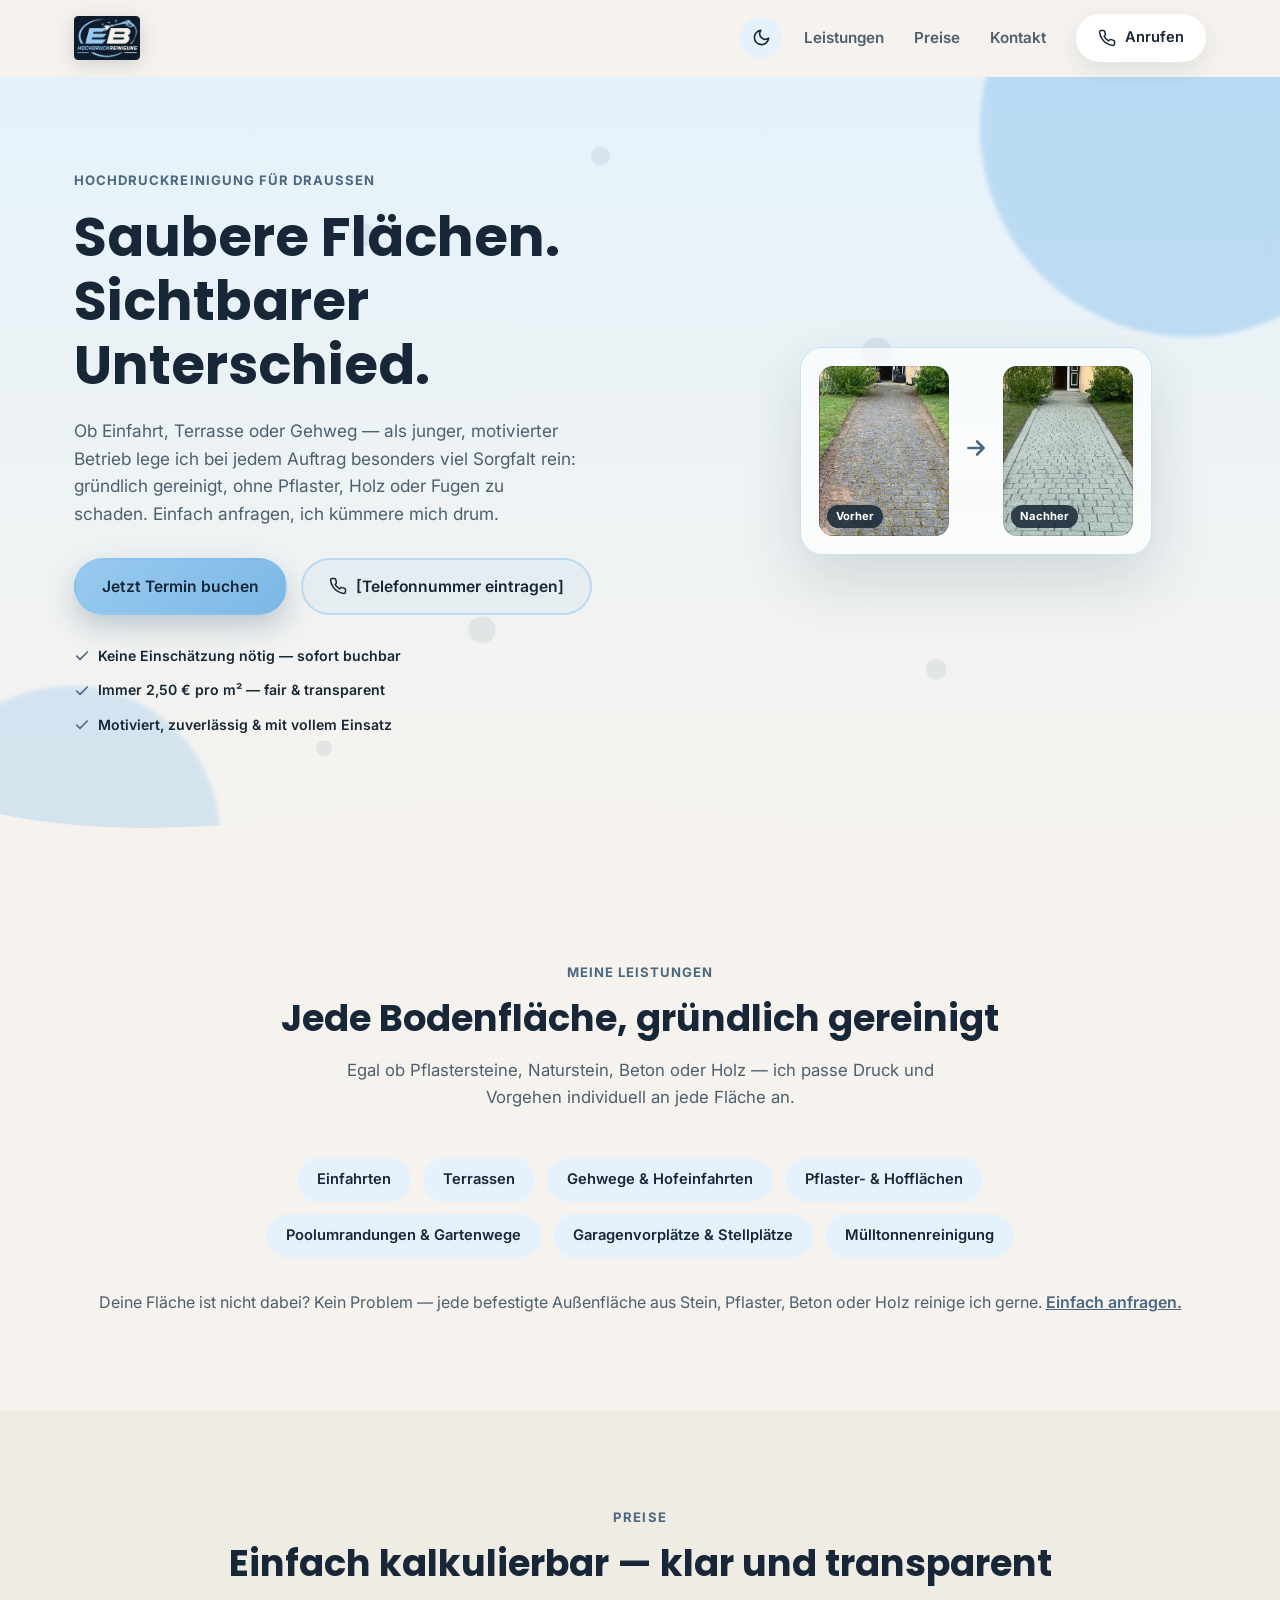
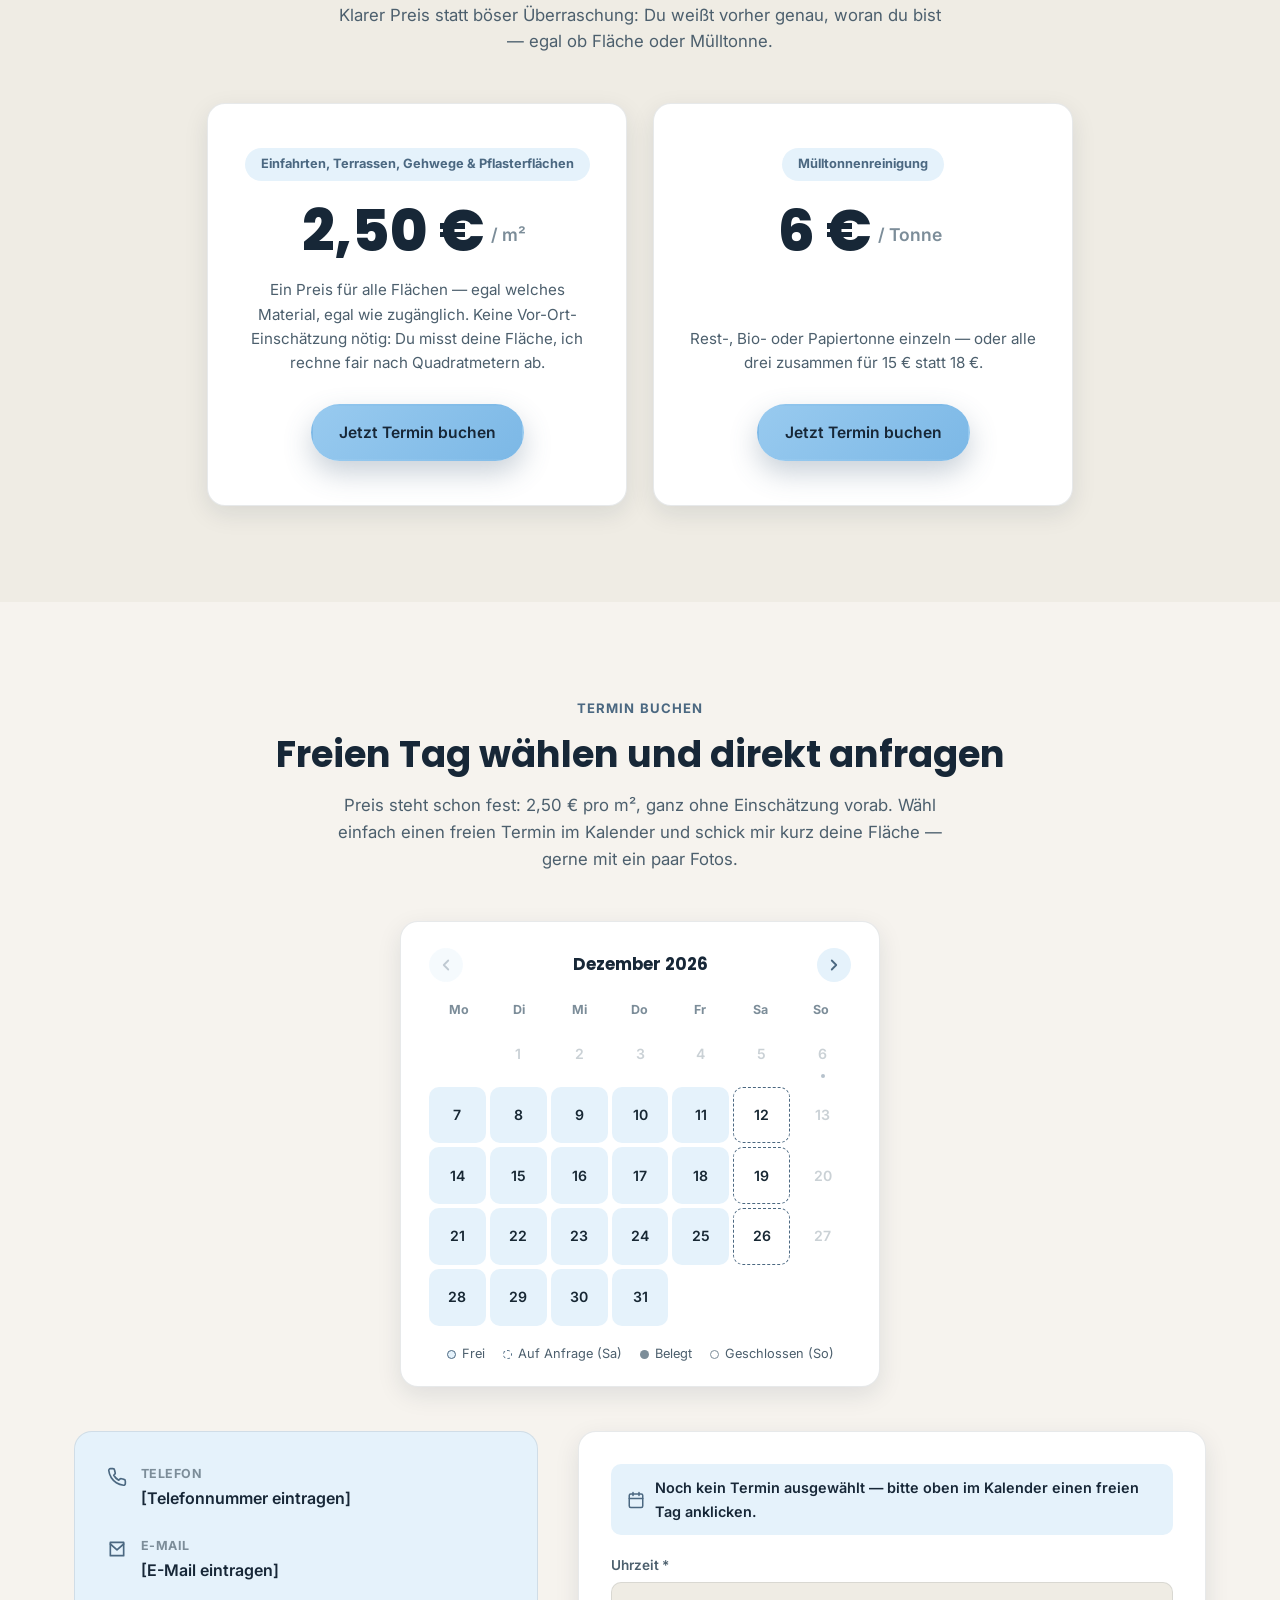
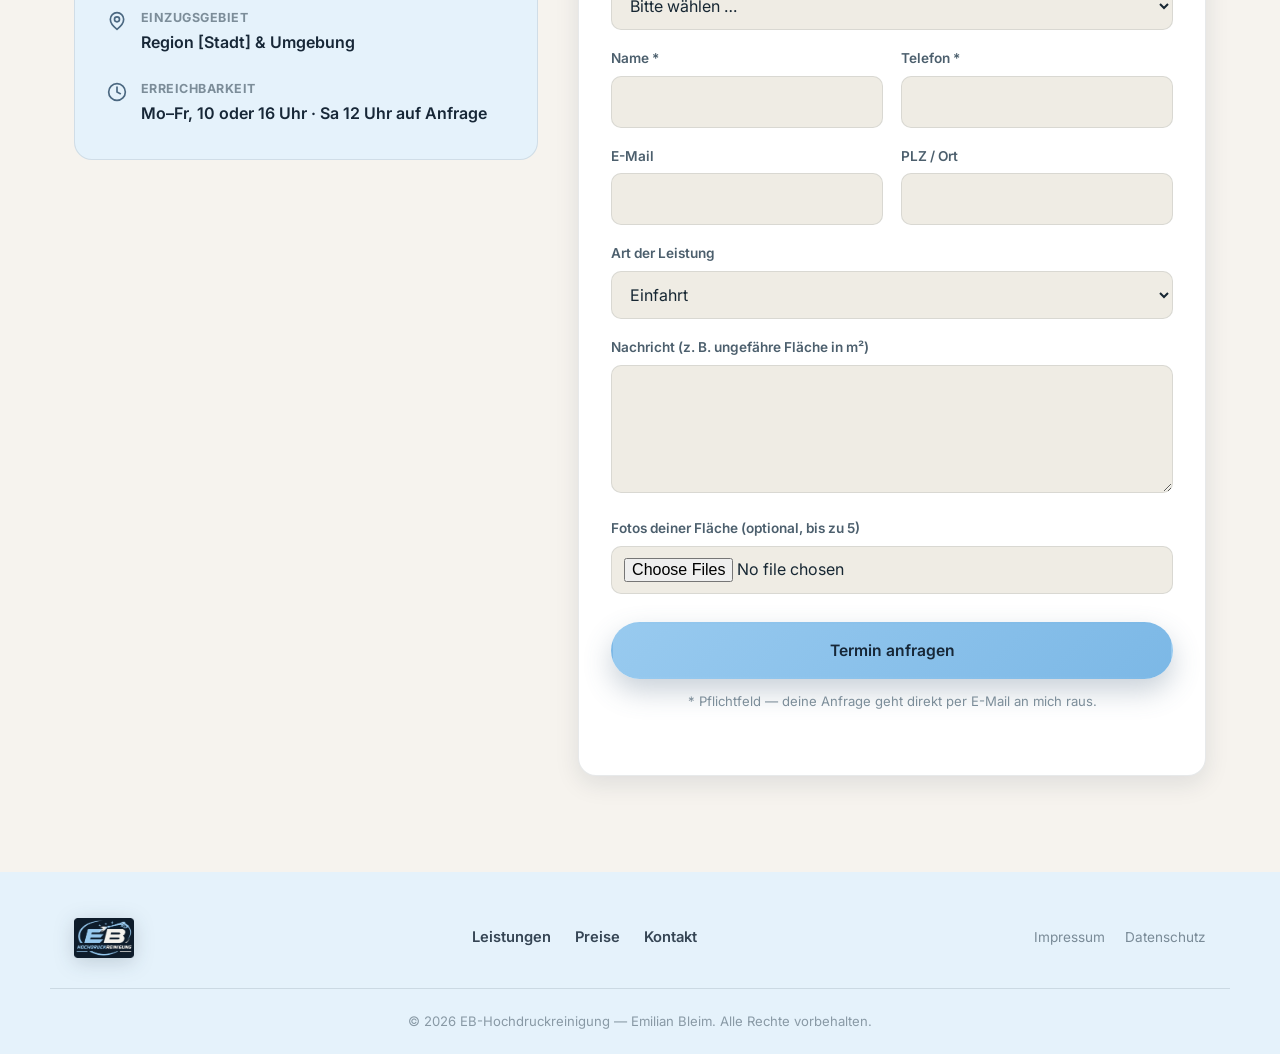
==== commit e019c676: "Seite zur kompakten Landingpage verschlanken Auf Wunsch radikal gekürzt: die Sektionen "Vorher/Nachh" ====
--- a/index.html
+++ b/index.html
@@ -60,9 +60,6 @@
       <nav class="main-nav" id="mainNav">
         <a href="#leistungen">Leistungen</a>
         <a href="#preise">Preise</a>
-        <a href="#vorher-nachher">Vorher/Nachher</a>
-        <a href="#ablauf">Ablauf</a>
-        <a href="#warum-wir">Warum wir</a>
         <a href="#kontakt">Kontakt</a>
         <a href="tel:[Telefonnummer eintragen]" class="btn btn-call">
           <svg viewBox="0 0 24 24" width="18" height="18" fill="none" stroke="currentColor" stroke-width="2" stroke-linecap="round" stroke-linejoin="round"><path d="M22 16.92v3a2 2 0 0 1-2.18 2 19.79 19.79 0 0 1-8.63-3.07 19.5 19.5 0 0 1-6-6 19.79 19.79 0 0 1-3.07-8.67A2 2 0 0 1 4.11 2h3a2 2 0 0 1 2 1.72c.13.96.36 1.9.68 2.81a2 2 0 0 1-.45 2.11L8.09 9.91a16 16 0 0 0 6 6l1.27-1.27a2 2 0 0 1 2.11-.45c.91.32 1.85.55 2.81.68A2 2 0 0 1 22 16.92z"/></svg>
@@ -146,63 +143,15 @@
         Druck und Vorgehen individuell an jede Fläche an.
       </p>
 
-      <div class="services-grid">
-        <div class="service-card reveal">
-          <span class="service-icon">
-            <svg viewBox="0 0 48 48" width="28" height="28" fill="none" stroke="currentColor" stroke-width="2.2" stroke-linecap="round" stroke-linejoin="round"><path d="M6 32h36l-3-9a4 4 0 0 0-3.8-2.7H12.8A4 4 0 0 0 9 23z"/><circle cx="14" cy="34" r="3.4"/><circle cx="34" cy="34" r="3.4"/><path d="M6 32v-4h36v4"/></svg>
-          </span>
-          <h3>Einfahrten</h3>
-          <p>Pflaster, Beton oder Asphalt — Ölflecken, Reifenabrieb und Moos verschwinden rückstandsfrei.</p>
-        </div>
-
-        <div class="service-card reveal">
-          <span class="service-icon">
-            <svg viewBox="0 0 48 48" width="28" height="28" fill="none" stroke="currentColor" stroke-width="2.2" stroke-linecap="round" stroke-linejoin="round"><rect x="6" y="14" width="36" height="24" rx="2"/><path d="M6 22h36M6 30h36M16 14v24M26 14v24M36 14v24"/></svg>
-          </span>
-          <h3>Terrassen</h3>
-          <p>Naturstein, Fliesen oder Holzdielen — mit angepasstem Druck schonend von Algen &amp; Grauschleier befreit.</p>
-        </div>
-
-        <div class="service-card reveal">
-          <span class="service-icon">
-            <svg viewBox="0 0 48 48" width="28" height="28" fill="none" stroke="currentColor" stroke-width="2.2" stroke-linecap="round" stroke-linejoin="round"><path d="M10 40c4-14 8-22 14-30 6 8 10 16 14 30"/><path d="M14 40h20"/></svg>
-          </span>
-          <h3>Gehwege &amp; Hofeinfahrten</h3>
-          <p>Rutschige, bemooste Wege werden wieder griffig, sicher und einladend sauber.</p>
-        </div>
-
-        <div class="service-card reveal">
-          <span class="service-icon">
-            <svg viewBox="0 0 48 48" width="28" height="28" fill="none" stroke="currentColor" stroke-width="2.2" stroke-linecap="round" stroke-linejoin="round"><path d="M6 18 24 8l18 10-18 10z"/><path d="M6 28l18 10 18-10M6 18v10l18 10 18-10V18"/></svg>
-          </span>
-          <h3>Pflaster- &amp; Hofflächen</h3>
-          <p>Große Flächen wie Innenhöfe, Parkplätze oder Zufahrten — gleichmäßig sauber bis in jede Fuge.</p>
-        </div>
-
-        <div class="service-card reveal">
-          <span class="service-icon">
-            <svg viewBox="0 0 48 48" width="28" height="28" fill="none" stroke="currentColor" stroke-width="2.2" stroke-linecap="round" stroke-linejoin="round"><path d="M6 26c4-6 8-6 12 0s8 6 12 0 8-6 12 0"/><path d="M6 34c4-6 8-6 12 0s8 6 12 0 8-6 12 0"/></svg>
-          </span>
-          <h3>Poolumrandungen &amp; Gartenwege</h3>
-          <p>Glatte, gepflegte Flächen rund um Pool und Garten — sicher für nackte Füße.</p>
-        </div>
-
-        <div class="service-card reveal">
-          <span class="service-icon">
-            <svg viewBox="0 0 48 48" width="28" height="28" fill="none" stroke="currentColor" stroke-width="2.2" stroke-linecap="round" stroke-linejoin="round"><rect x="8" y="10" width="32" height="28" rx="2"/><path d="M8 20h32"/><path d="M16 20v18M32 20v18"/></svg>
-          </span>
-          <h3>Garagenvorplätze &amp; Stellplätze</h3>
-          <p>Auch stark verschmutzte Flächen mit hartnäckigen Flecken bekomme ich wieder sauber.</p>
-        </div>
-
-        <div class="service-card reveal">
-          <span class="service-icon">
-            <svg viewBox="0 0 48 48" width="28" height="28" fill="none" stroke="currentColor" stroke-width="2.2" stroke-linecap="round" stroke-linejoin="round"><rect x="15" y="6" width="18" height="5" rx="1.5"/><path d="M12 13h24l-2.2 26a3 3 0 0 1-3 2.8H17.2a3 3 0 0 1-3-2.8z"/><path d="M20 19v16M28 19v16"/></svg>
-          </span>
-          <h3>Mülltonnenreinigung</h3>
-          <p>Rest-, Bio- und Papiertonne hygienisch sauber und geruchsneutral — 6 € pro Tonne, alle drei zusammen für 15 €.</p>
-        </div>
-      </div>
+      <ul class="service-tags reveal">
+        <li>Einfahrten</li>
+        <li>Terrassen</li>
+        <li>Gehwege &amp; Hofeinfahrten</li>
+        <li>Pflaster- &amp; Hofflächen</li>
+        <li>Poolumrandungen &amp; Gartenwege</li>
+        <li>Garagenvorplätze &amp; Stellplätze</li>
+        <li>Mülltonnenreinigung</li>
+      </ul>
 
       <p class="services-note reveal">
         Deine Fläche ist nicht dabei? Kein Problem — jede befestigte
@@ -242,115 +191,6 @@
             zusammen für 15 € statt 18 €.
           </p>
           <a href="#kontakt" class="btn btn-primary">Jetzt Termin buchen</a>
-        </div>
-      </div>
-    </div>
-  </section>
-
-  <!-- ===================== VORHER / NACHHER ===================== -->
-  <section class="section" id="vorher-nachher">
-    <div class="container">
-      <p class="eyebrow eyebrow--center reveal">Der Unterschied</p>
-      <h2 class="section-title reveal">Zieh den Regler — sieh den Unterschied</h2>
-      <p class="section-lead reveal">
-        So verwandle ich eine graue, bemooste Fläche zurück in einen
-        einladenden Blickfang vor dem Haus.
-      </p>
-
-      <div class="ba-slider reveal" id="baSlider">
-        <div class="ba-surface ba-surface--after" aria-hidden="true">
-          <span class="ba-tag ba-tag--after">Nachher</span>
-        </div>
-        <div class="ba-surface ba-surface--before" id="baBefore" aria-hidden="true">
-          <span class="ba-tag ba-tag--before">Vorher</span>
-        </div>
-        <div class="ba-handle" id="baHandle" role="slider" tabindex="0"
-             aria-label="Vorher-Nachher-Vergleich verschieben"
-             aria-valuemin="0" aria-valuemax="100" aria-valuenow="50">
-          <span class="ba-handle-grip">
-            <svg viewBox="0 0 24 24" width="16" height="16" fill="none" stroke="currentColor" stroke-width="2.4" stroke-linecap="round" stroke-linejoin="round"><path d="M8 8 4 12l4 4M16 8l4 4-4 4"/></svg>
-          </span>
-        </div>
-      </div>
-    </div>
-  </section>
-
-  <!-- ===================== ABLAUF ===================== -->
-  <section class="section section--tinted" id="ablauf">
-    <div class="container">
-      <p class="eyebrow eyebrow--center reveal">So einfach geht's</p>
-      <h2 class="section-title reveal">Direkt online buchen — in 4 Schritten sauber</h2>
-
-      <div class="steps">
-        <div class="step reveal">
-          <span class="step-num">1</span>
-          <div class="step-icon">
-            <svg viewBox="0 0 24 24" width="24" height="24" fill="none" stroke="currentColor" stroke-width="2" stroke-linecap="round" stroke-linejoin="round"><rect x="3" y="4" width="18" height="18" rx="2"/><path d="M16 2v4M8 2v4M3 10h18"/></svg>
-          </div>
-          <h3>Termin wählen</h3>
-          <p>Im Kalender einen freien Tag aussuchen — du siehst sofort, was noch verfügbar ist.</p>
-        </div>
-
-        <div class="step reveal">
-          <span class="step-num">2</span>
-          <div class="step-icon">
-            <svg viewBox="0 0 24 24" width="24" height="24" fill="none" stroke="currentColor" stroke-width="2" stroke-linecap="round" stroke-linejoin="round"><path d="M21 15a2 2 0 0 1-2 2H7l-4 4V5a2 2 0 0 1 2-2h14a2 2 0 0 1 2 2z"/></svg>
-          </div>
-          <h3>Fläche &amp; Fotos senden</h3>
-          <p>Kurz die Fläche beschreiben und optional ein paar Fotos hochladen — Preis steht mit 2,50 €/m² schon fest.</p>
-        </div>
-
-        <div class="step reveal">
-          <span class="step-num">3</span>
-          <div class="step-icon">
-            <svg viewBox="0 0 24 24" width="24" height="24" fill="none" stroke="currentColor" stroke-width="2" stroke-linecap="round" stroke-linejoin="round"><path d="M12 2c4 5 7 8.6 7 12a7 7 0 1 1-14 0c0-3.4 3-7 7-12z"/></svg>
-          </div>
-          <h3>Reinigung vor Ort</h3>
-          <p>Ich rücke mit meinem Hochdruckreiniger an und arbeite sauber, gründlich und mit vollem Einsatz.</p>
-        </div>
-
-        <div class="step reveal">
-          <span class="step-num">4</span>
-          <div class="step-icon">
-            <svg viewBox="0 0 24 24" width="24" height="24" fill="none" stroke="currentColor" stroke-width="2" stroke-linecap="round" stroke-linejoin="round"><path d="M12 17.3 6.2 20l1.1-6.5L2.5 8.9l6.6-1L12 2l2.9 5.9 6.6 1-4.8 4.6 1.1 6.5z"/></svg>
-          </div>
-          <h3>Ergebnis genießen</h3>
-          <p>Zurücklehnen und die wieder strahlend saubere Fläche genießen. Ganz ohne eigenen Aufwand.</p>
-        </div>
-      </div>
-    </div>
-  </section>
-
-  <!-- ===================== WARUM WIR ===================== -->
-  <section class="section section--dark" id="warum-wir">
-    <div class="container">
-      <p class="eyebrow eyebrow--center eyebrow--onDark reveal">Warum EB-Hochdruckreinigung</p>
-      <h2 class="section-title section-title--onDark reveal">Junger Betrieb mit hohem Qualitätsanspruch</h2>
-
-      <div class="why-grid">
-        <div class="why-item reveal">
-          <svg viewBox="0 0 24 24" width="22" height="22" fill="none" stroke="currentColor" stroke-width="2.4" stroke-linecap="round" stroke-linejoin="round"><path d="M20 6 9 17l-5-5"/></svg>
-          <div><h3>Junger Betrieb, hoher Anspruch</h3><p>Als junges Unternehmen lege ich besonderen Wert auf Sorgfalt und ein Ergebnis, das überzeugt — bei jedem einzelnen Auftrag.</p></div>
-        </div>
-        <div class="why-item reveal">
-          <svg viewBox="0 0 24 24" width="22" height="22" fill="none" stroke="currentColor" stroke-width="2.4" stroke-linecap="round" stroke-linejoin="round"><path d="M20 6 9 17l-5-5"/></svg>
-          <div><h3>Ehrliche Technik</h3><p>Ich arbeite mit einem zuverlässigen Kärcher-Hochdruckreiniger und passe den Druck an Pflaster, Naturstein und Holz an — sauber statt beschädigt.</p></div>
-        </div>
-        <div class="why-item reveal">
-          <svg viewBox="0 0 24 24" width="22" height="22" fill="none" stroke="currentColor" stroke-width="2.4" stroke-linecap="round" stroke-linejoin="round"><path d="M20 6 9 17l-5-5"/></svg>
-          <div><h3>Umweltschonend</h3><p>Wo möglich reinige ich rein mit Wasser &amp; Druck, ganz ohne aggressive Chemie.</p></div>
-        </div>
-        <div class="why-item reveal">
-          <svg viewBox="0 0 24 24" width="22" height="22" fill="none" stroke="currentColor" stroke-width="2.4" stroke-linecap="round" stroke-linejoin="round"><path d="M20 6 9 17l-5-5"/></svg>
-          <div><h3>Ein Preis für alle</h3><p>Immer 2,50 € pro m², unabhängig von Material oder Zugänglichkeit — keine Einschätzung, keine versteckten Kosten.</p></div>
-        </div>
-        <div class="why-item reveal">
-          <svg viewBox="0 0 24 24" width="22" height="22" fill="none" stroke="currentColor" stroke-width="2.4" stroke-linecap="round" stroke-linejoin="round"><path d="M20 6 9 17l-5-5"/></svg>
-          <div><h3>Zuverlässige Termine</h3><p>Ich komme pünktlich — und melde mich rechtzeitig, falls sich mal was verschiebt.</p></div>
-        </div>
-        <div class="why-item reveal">
-          <svg viewBox="0 0 24 24" width="22" height="22" fill="none" stroke="currentColor" stroke-width="2.4" stroke-linecap="round" stroke-linejoin="round"><path d="M20 6 9 17l-5-5"/></svg>
-          <div><h3>Persönlicher Einsatz</h3><p>Jeder Auftrag zählt für mich persönlich — ich will mit Qualität und Zuverlässigkeit überzeugen.</p></div>
         </div>
       </div>
     </div>
@@ -493,8 +333,6 @@
     <nav class="footer-nav">
       <a href="#leistungen">Leistungen</a>
       <a href="#preise">Preise</a>
-      <a href="#ablauf">Ablauf</a>
-      <a href="#warum-wir">Warum wir</a>
       <a href="#kontakt">Kontakt</a>
     </nav>
 
--- a/css/style.css
+++ b/css/style.css
@@ -276,7 +276,6 @@
   margin-bottom: 14px;
 }
 .eyebrow--center { display: block; text-align: center; color: var(--accent); }
-.eyebrow--onDark { color: var(--accent); }
 
 .hero-copy h1 {
   color: var(--heading);
@@ -352,18 +351,12 @@
 /* ---------- Sections ---------- */
 .section { padding: 96px 0; }
 .section--tinted { background: var(--bg-alt); transition: background-color 0.35s var(--ease); }
-.section--dark {
-  background: var(--chip-bg);
-  color: var(--text-muted);
-  transition: background-color 0.35s var(--ease);
-}
 .section-title {
   text-align: center;
   font-size: clamp(1.7rem, 3.2vw, 2.3rem);
   max-width: 34ch;
   margin: 0 auto 16px;
 }
-.section-title--onDark { color: var(--heading); }
 .section-lead {
   text-align: center;
   color: var(--text-muted);
@@ -373,35 +366,26 @@
 }
 
 /* ---------- Services ---------- */
-.services-grid {
-  display: grid;
-  grid-template-columns: repeat(3, 1fr);
-  gap: 24px;
-}
-.service-card {
-  background: var(--surface);
-  border: 1px solid var(--border);
-  border-radius: var(--radius);
-  padding: 30px 26px;
-  transition: transform 0.25s var(--ease), box-shadow 0.25s var(--ease), border-color 0.25s var(--ease), background-color 0.25s var(--ease);
-}
-.service-card:hover { transform: translateY(-5px); box-shadow: var(--shadow-sm); border-color: transparent; }
-.service-icon {
-  display: inline-flex;
-  align-items: center;
+.service-tags {
+  display: flex;
+  flex-wrap: wrap;
   justify-content: center;
-  width: 56px; height: 56px;
-  border-radius: 14px;
-  background: var(--chip-bg);
-  color: var(--accent);
-  margin-bottom: 18px;
-}
-.service-card h3 { font-size: 1.1rem; margin-bottom: 8px; }
-.service-card p { color: var(--text-muted); font-size: 0.95rem; }
+  gap: 12px;
+  max-width: 780px;
+  margin: 0 auto;
+}
+.service-tags li {
+  background: var(--chip-bg);
+  color: var(--heading);
+  font-weight: 600;
+  font-size: 0.92rem;
+  padding: 10px 20px;
+  border-radius: 999px;
+}
 
 .services-note {
   text-align: center;
-  margin-top: 40px;
+  margin-top: 32px;
   color: var(--text-muted);
 }
 .services-note a { color: var(--accent); font-weight: 600; text-decoration: underline; }
@@ -464,124 +448,6 @@
   margin: 0 auto 28px;
 }
 .price-cards .price-card-note { margin-top: auto; }
-
-/* ---------- Before / After slider ---------- */
-.ba-slider {
-  position: relative;
-  max-width: 620px;
-  margin: 0 auto;
-  aspect-ratio: 4 / 5;
-  border-radius: 22px;
-  overflow: hidden;
-  box-shadow: var(--shadow);
-  user-select: none;
-  touch-action: none;
-}
-.ba-surface {
-  position: absolute;
-  inset: 0;
-  background-size: cover;
-  background-position: center 25%;
-}
-.ba-surface--after {
-  background-image: url("../assets/img/nachher.jpg");
-}
-.ba-surface--before {
-  background-image: url("../assets/img/vorher.jpg");
-  clip-path: inset(0 50% 0 0);
-}
-.ba-tag {
-  position: absolute;
-  top: 16px;
-  font-size: 0.78rem;
-  font-weight: 700;
-  padding: 5px 14px;
-  border-radius: 999px;
-  color: var(--white);
-}
-.ba-tag--after { right: 16px; background: rgba(75, 104, 129, 0.9); }
-.ba-tag--before { left: 16px; background: rgba(23, 39, 55, 0.85); }
-
-.ba-handle {
-  position: absolute;
-  top: 0; bottom: 0;
-  left: 50%;
-  width: 4px;
-  background: var(--white);
-  transform: translateX(-50%);
-  cursor: ew-resize;
-  box-shadow: 0 0 0 1px rgba(0,0,0,0.08);
-}
-.ba-handle-grip {
-  position: absolute;
-  top: 50%; left: 50%;
-  transform: translate(-50%, -50%);
-  width: 44px; height: 44px;
-  border-radius: 50%;
-  background: var(--white);
-  color: var(--blue-deep);
-  display: flex; align-items: center; justify-content: center;
-  box-shadow: var(--shadow-sm);
-}
-
-/* ---------- Steps ---------- */
-.steps {
-  display: grid;
-  grid-template-columns: repeat(4, 1fr);
-  gap: 26px;
-  position: relative;
-}
-.step {
-  background: var(--surface);
-  border: 1px solid var(--border);
-  border-radius: var(--radius);
-  padding: 30px 22px;
-  text-align: center;
-  position: relative;
-  transition: background-color 0.3s var(--ease), border-color 0.3s var(--ease);
-}
-.step-num {
-  position: absolute;
-  top: -14px; left: 22px;
-  width: 30px; height: 30px;
-  border-radius: 50%;
-  background: var(--blue-bright);
-  color: var(--blue-deep);
-  font-weight: 800;
-  font-size: 0.9rem;
-  display: flex; align-items: center; justify-content: center;
-  box-shadow: 0 6px 14px rgba(75,104,129,0.35);
-}
-.step-icon {
-  width: 54px; height: 54px;
-  margin: 10px auto 18px;
-  border-radius: 14px;
-  background: var(--chip-bg);
-  color: var(--accent);
-  display: flex; align-items: center; justify-content: center;
-}
-.step h3 { font-size: 1.05rem; margin-bottom: 8px; }
-.step p { color: var(--text-muted); font-size: 0.92rem; }
-
-/* ---------- Why us ---------- */
-.why-grid {
-  display: grid;
-  grid-template-columns: repeat(3, 1fr);
-  gap: 26px 30px;
-}
-.why-item { display: flex; gap: 14px; align-items: flex-start; }
-.why-item svg {
-  flex-shrink: 0;
-  color: var(--blue);
-  margin-top: 4px;
-  background: rgba(75,104,129,0.1);
-  border-radius: 50%;
-  padding: 6px;
-  width: 22px; height: 22px;
-  box-sizing: content-box;
-}
-.why-item h3 { color: var(--heading); font-size: 1.02rem; margin-bottom: 6px; }
-.why-item p { color: var(--text-muted); font-size: 0.92rem; }
 
 /* ---------- Booking calendar ---------- */
 .calendar {
@@ -818,9 +684,6 @@
 @media (max-width: 980px) {
   .hero-inner { grid-template-columns: 1fr; }
   .hero-visual { order: -1; }
-  .services-grid { grid-template-columns: repeat(2, 1fr); }
-  .steps { grid-template-columns: repeat(2, 1fr); }
-  .why-grid { grid-template-columns: repeat(2, 1fr); }
   .contact-grid { grid-template-columns: 1fr; }
 }
 
@@ -844,9 +707,6 @@
   .main-nav.is-open { transform: translateX(0); }
   .nav-toggle { display: flex; }
 
-  .services-grid { grid-template-columns: 1fr; }
-  .steps { grid-template-columns: 1fr; }
-  .why-grid { grid-template-columns: 1fr; }
   .form-row { grid-template-columns: 1fr; }
   .section { padding: 66px 0; }
   .hero { padding: 44px 0 100px; }
